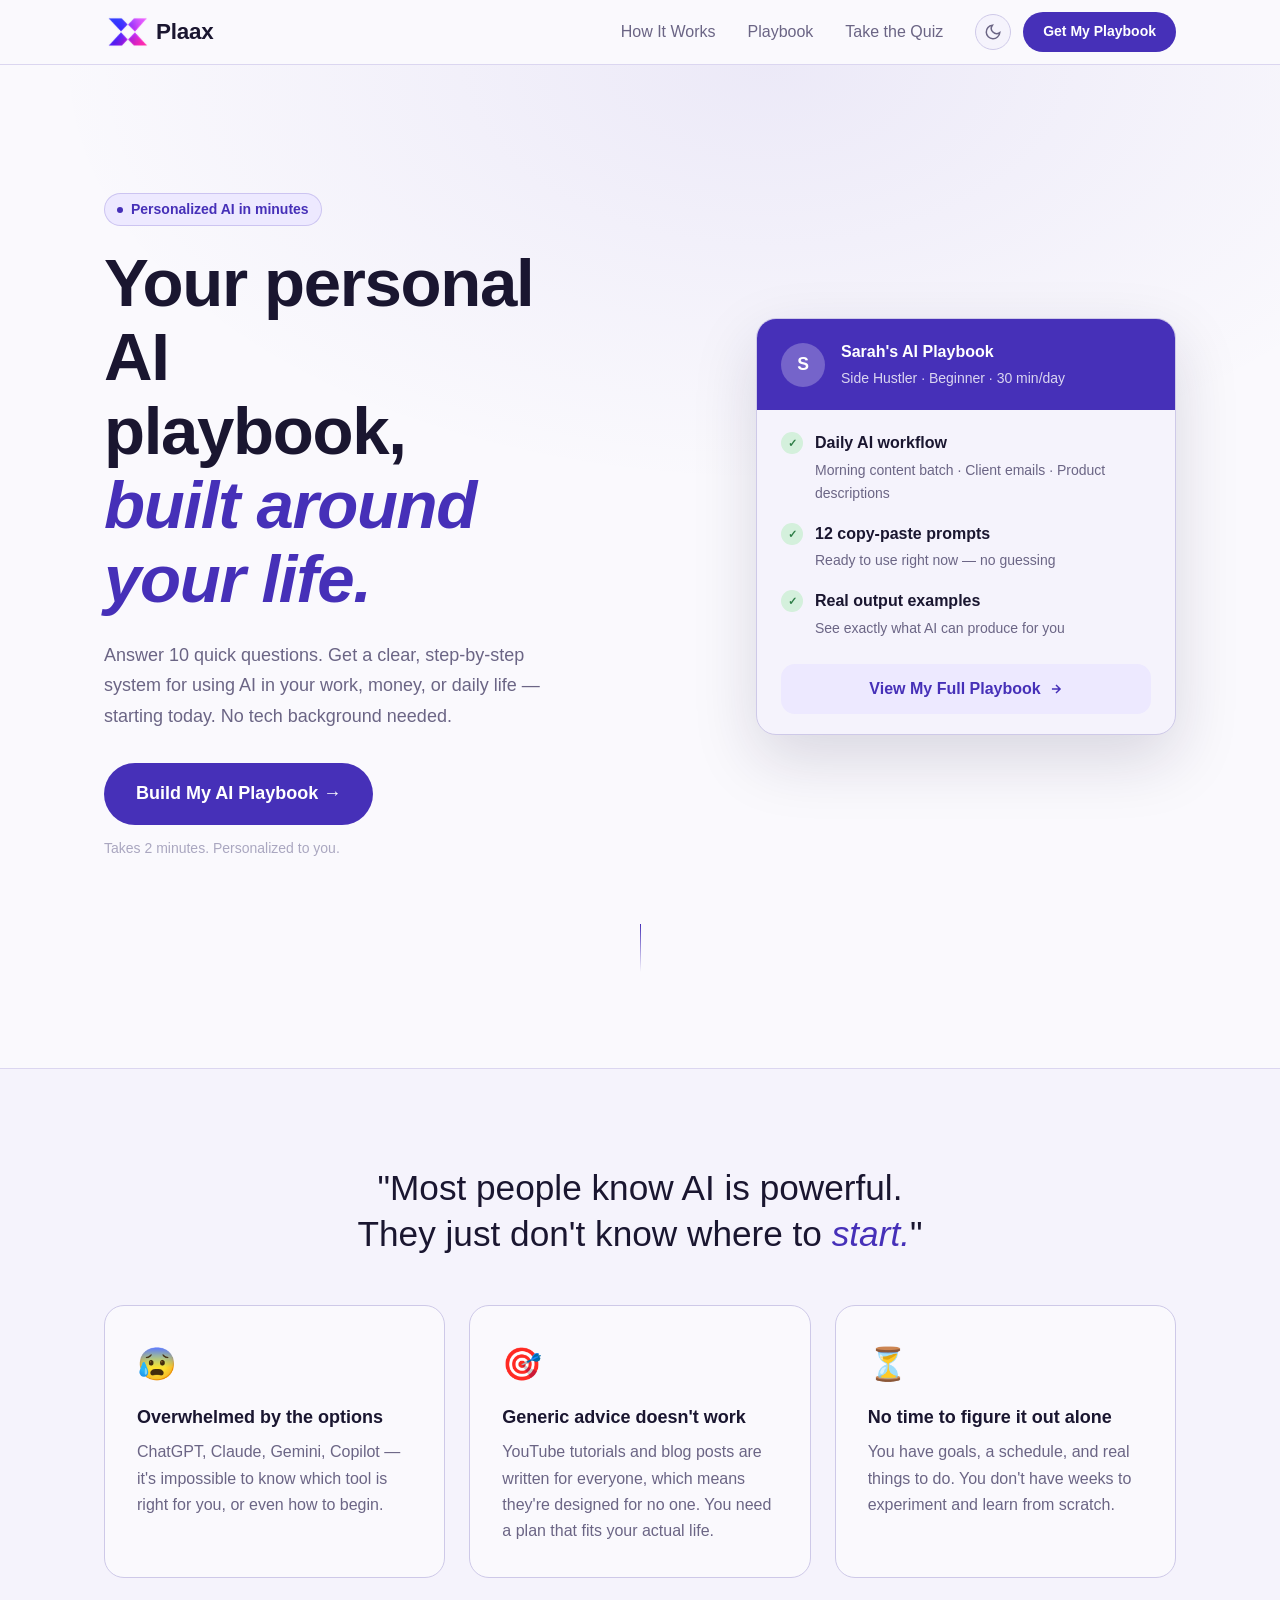
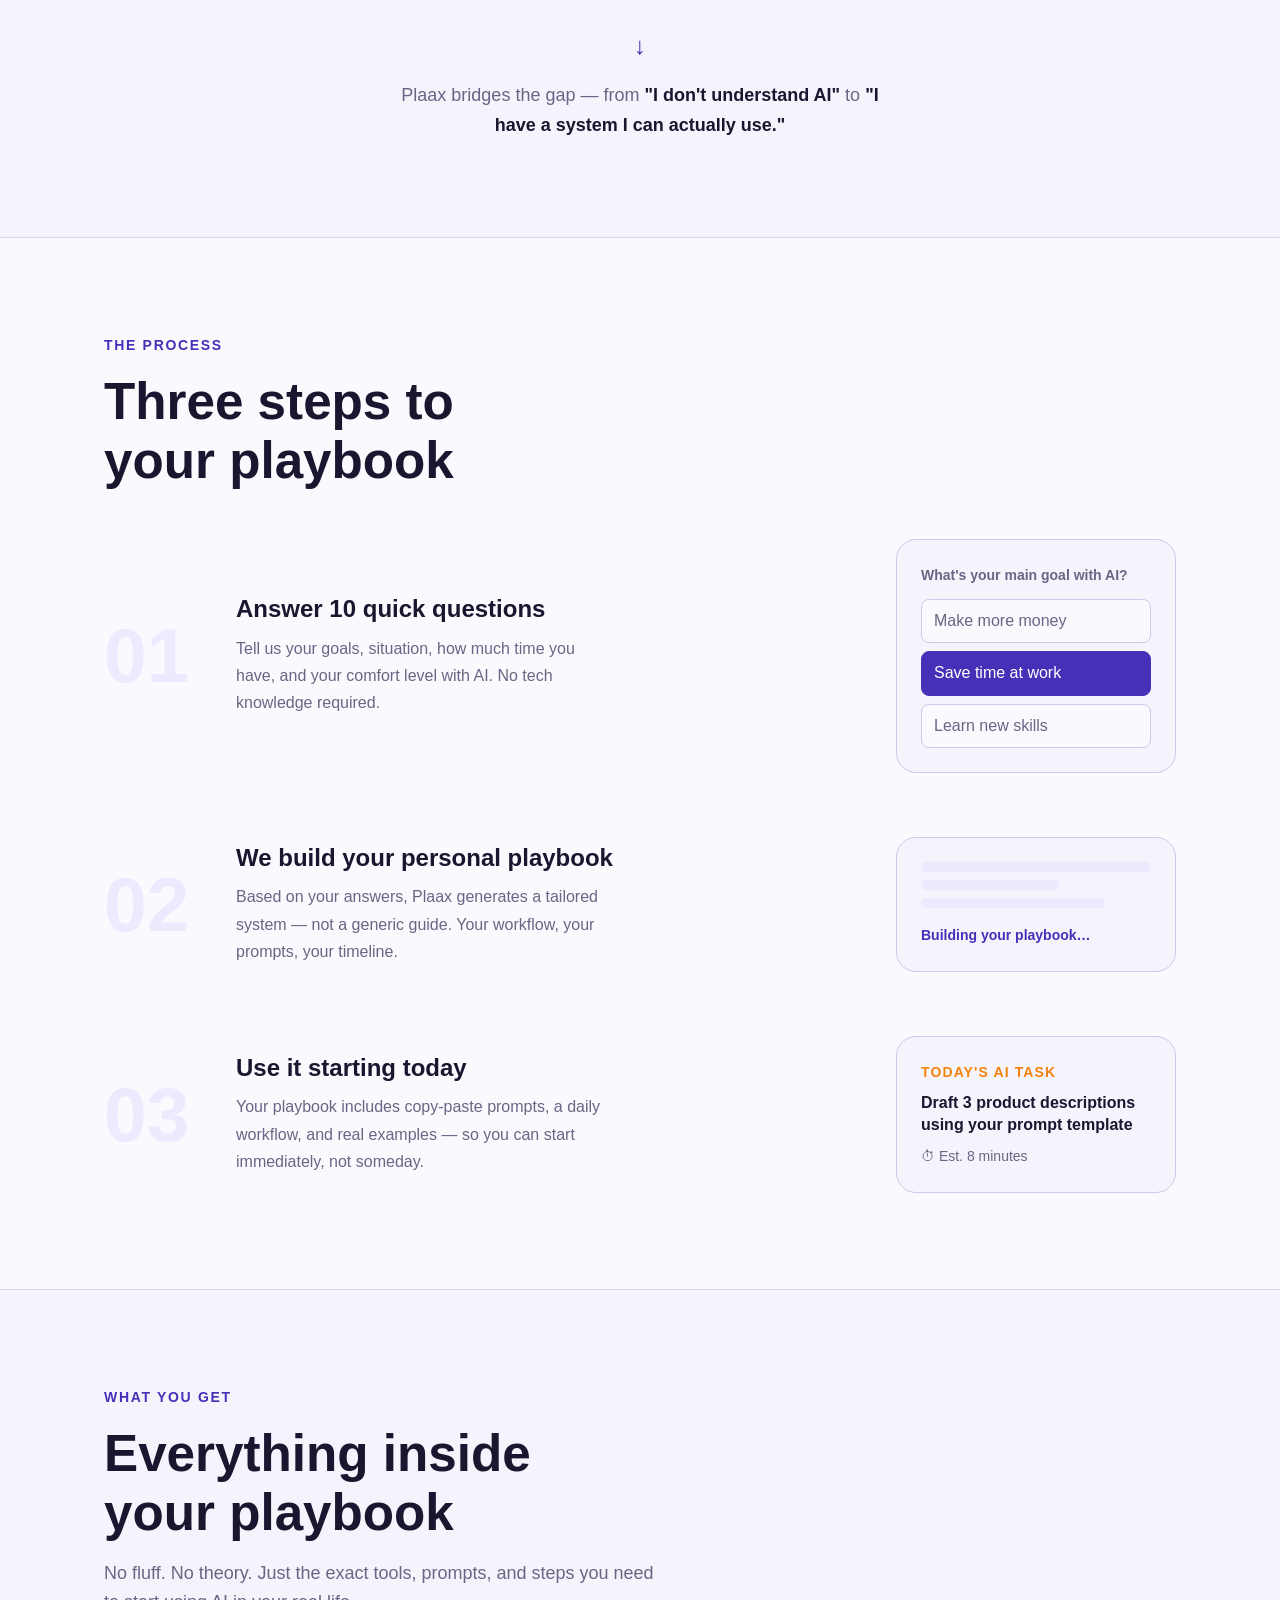
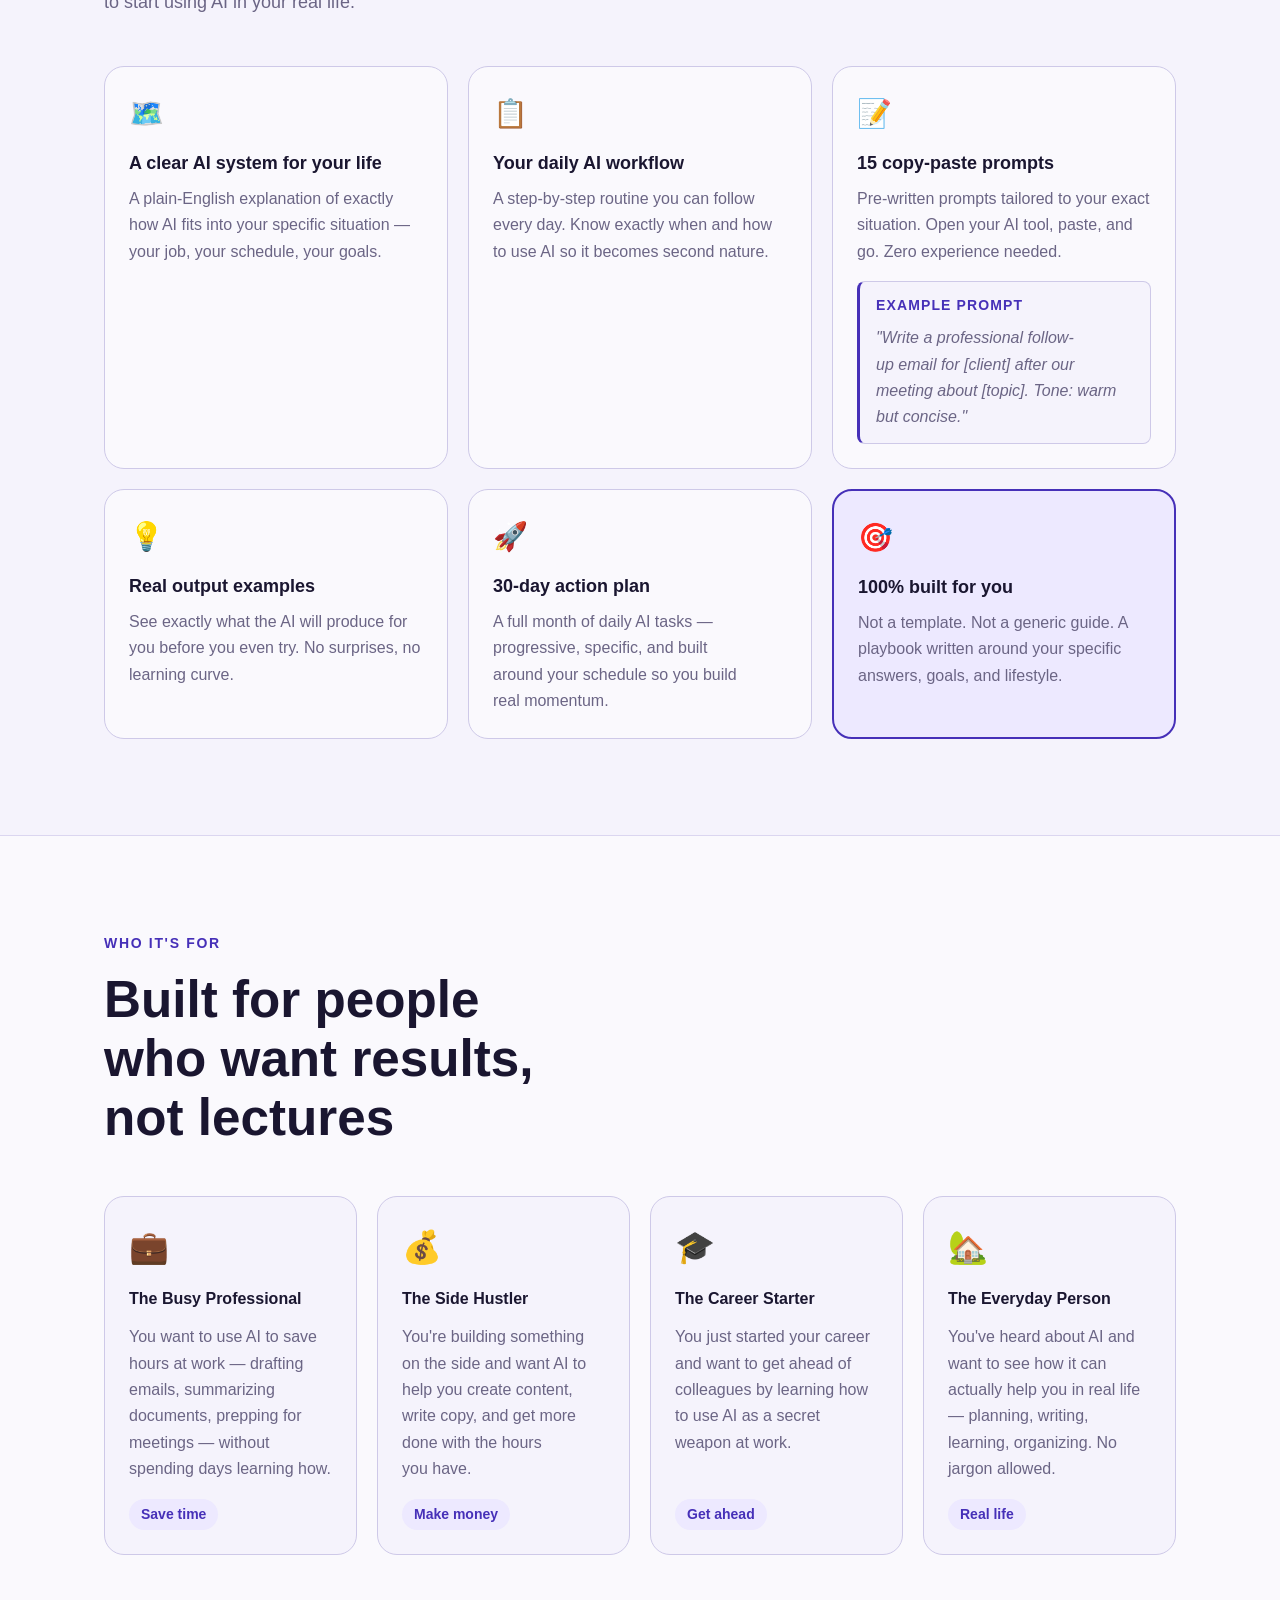
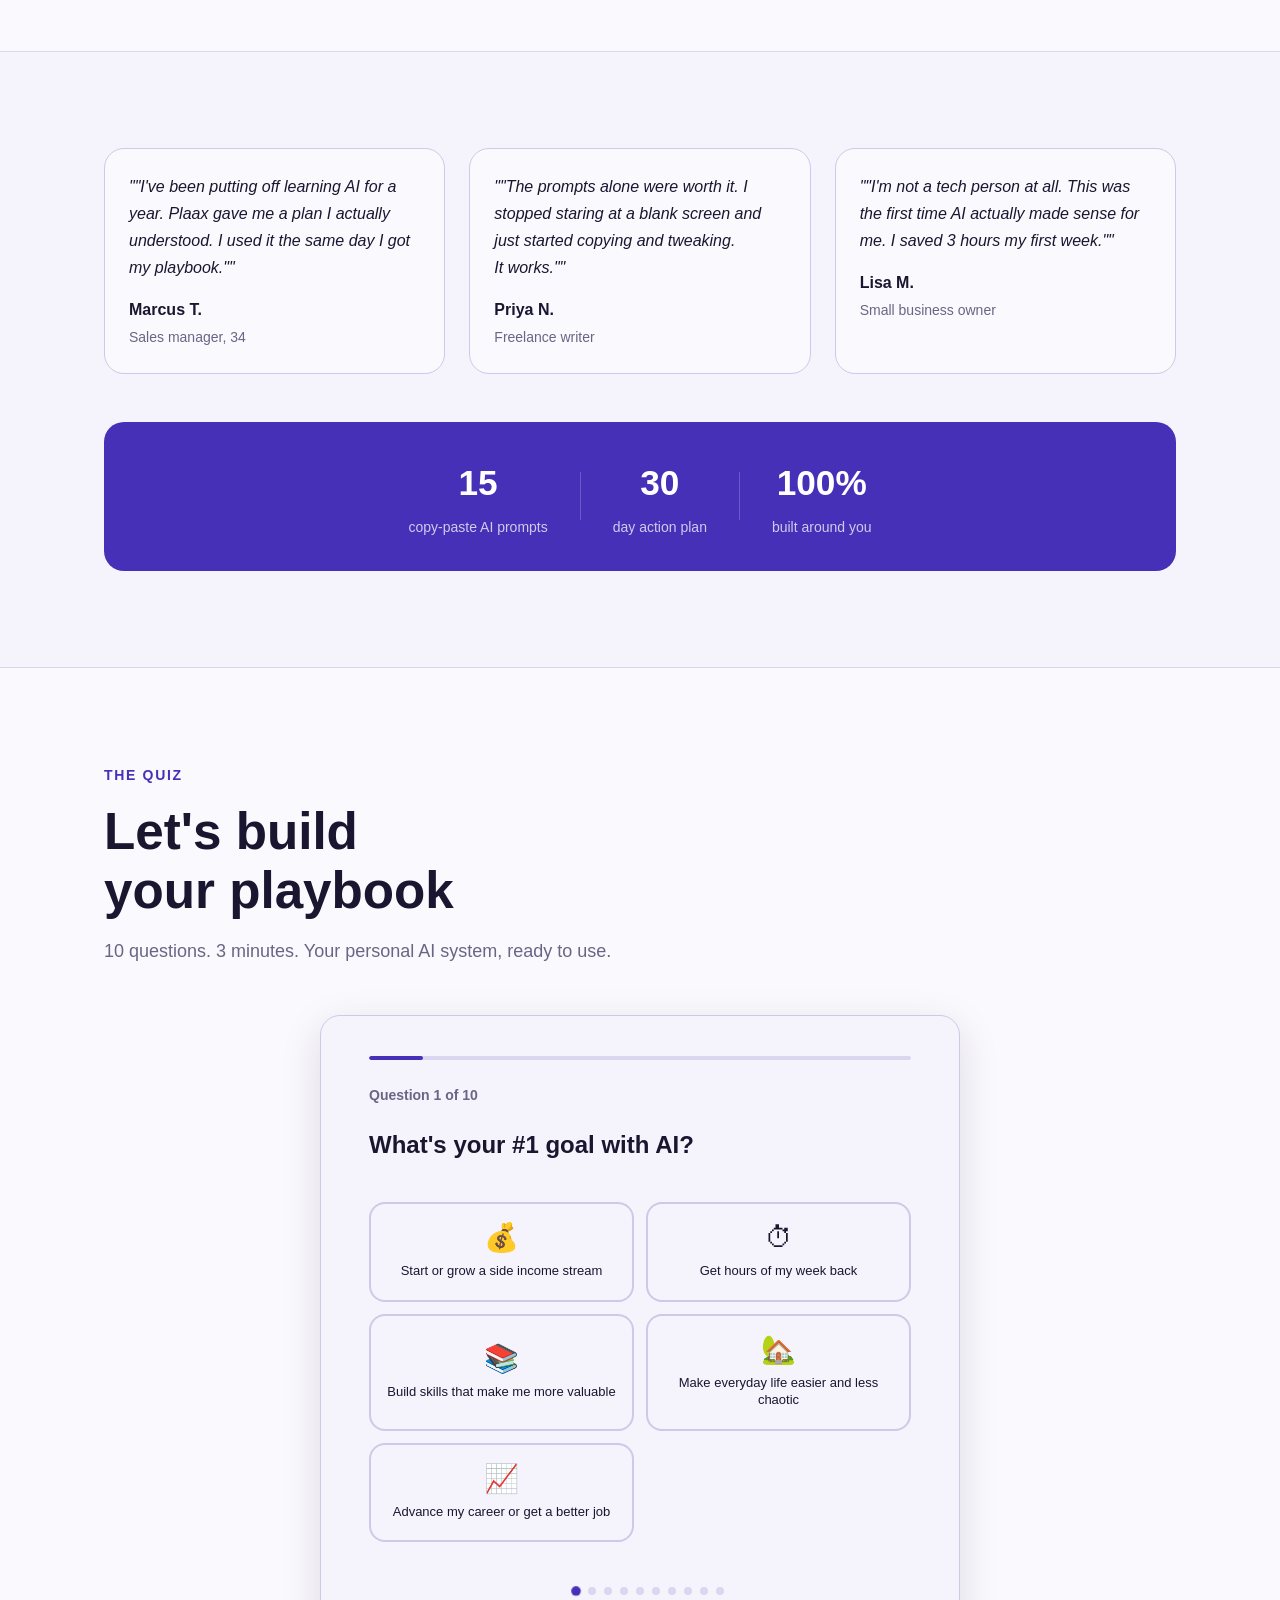
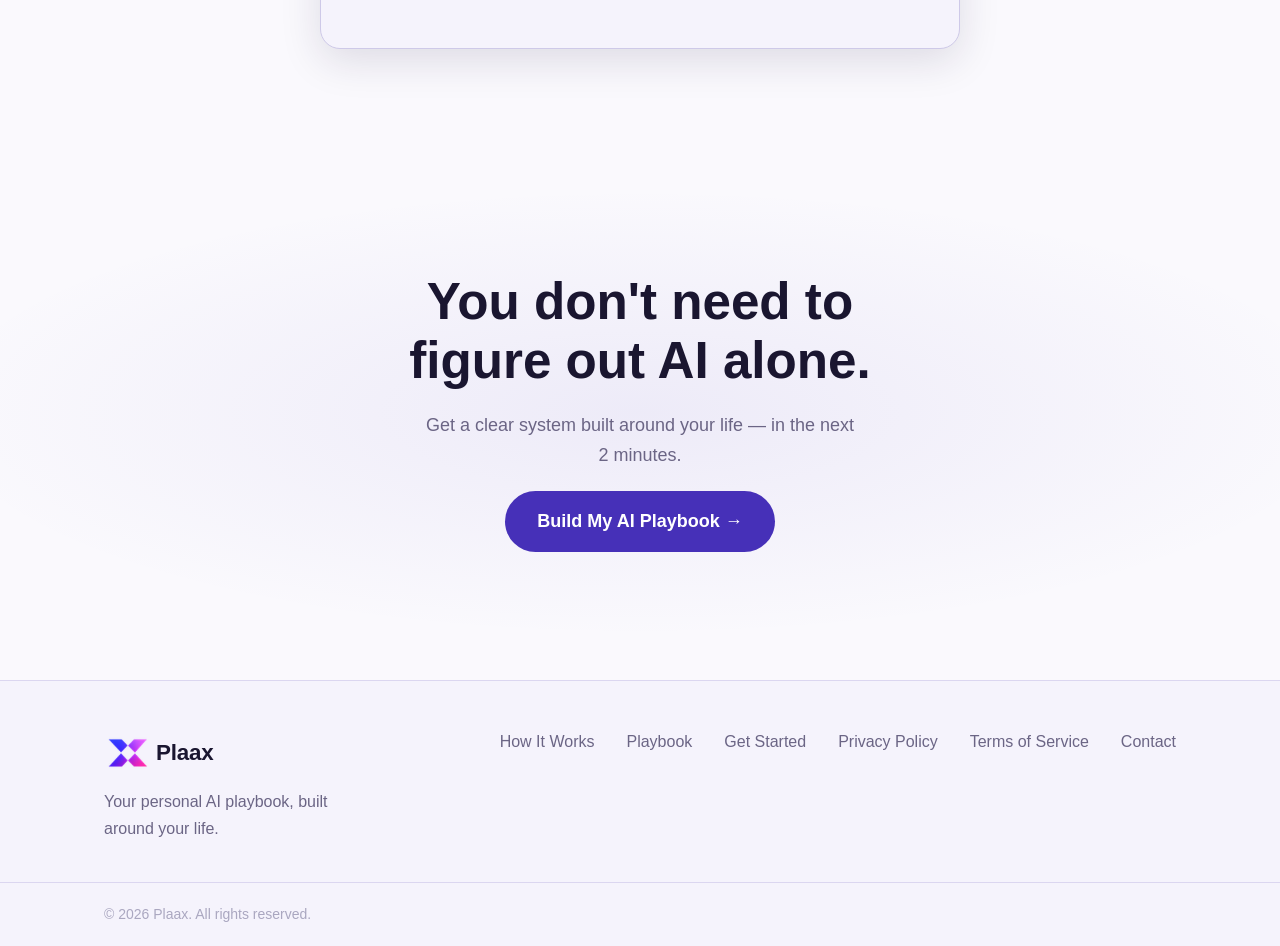
==== index.html @ d9954640 "Add privacy policy and terms of service pages" ====
<!DOCTYPE html>
<html lang="en" data-theme="light">
<head>
  <meta charset="UTF-8" />
  <meta name="viewport" content="width=device-width, initial-scale=1.0" />
  <title>Plaax — Your Personal AI Playbook</title>
  <link rel="icon" type="image/png" href="plaax_icon_40.png" />
  <meta property="og:image" content="plaax_icon.png" />
  <meta name="description" content="Plaax creates a personalized AI playbook based on your goals, lifestyle, and experience level. Stop guessing — start using AI today." />
  <meta property="og:title" content="Plaax — Your Personal AI Playbook" />
  <meta property="og:description" content="A simple, step-by-step system to use AI in your real life. Built around you." />
  <meta property="og:type" content="website" />

  <!-- Fonts: Chillax (display) + General Sans (body) from Fontshare -->
  <link href="https://api.fontshare.com/v2/css?f[]=chillax@300,400,500,600,700&f[]=general-sans@300,400,500,600,700&display=swap" rel="stylesheet" />

  <link rel="stylesheet" href="style.css" />
</head>
<body>

  <!-- ======= NAV ======= -->
  <header class="nav" id="nav">
    <div class="nav-inner container">
      <a href="#" class="logo" aria-label="Plaax home">
        <img src="plaax_icon_tight.png" class="logo-mark" style="width:40px;height:auto;object-fit:contain;" alt="Plaax icon" />
        <span class="logo-text">Plaax</span>
      </a>
      <nav class="nav-links" aria-label="Main navigation">
        <a href="#how-it-works">How It Works</a>
        <a href="#playbook">Playbook</a>
        <a href="#quiz">Take the Quiz</a>
      </nav>
      <div class="nav-actions">
        <button class="theme-toggle" data-theme-toggle aria-label="Toggle dark mode">
          <svg width="18" height="18" viewBox="0 0 24 24" fill="none" stroke="currentColor" stroke-width="2"><path d="M21 12.79A9 9 0 1 1 11.21 3 7 7 0 0 0 21 12.79z"/></svg>
        </button>
        <a href="#quiz" class="btn btn-primary btn-sm">Get My Playbook</a>
      </div>
      <button class="nav-mobile-toggle" aria-label="Open menu" id="mobile-menu-btn">
        <svg width="22" height="22" viewBox="0 0 24 24" fill="none" stroke="currentColor" stroke-width="2"><line x1="3" y1="6" x2="21" y2="6"/><line x1="3" y1="12" x2="21" y2="12"/><line x1="3" y1="18" x2="21" y2="18"/></svg>
      </button>
    </div>
    <div class="nav-mobile-drawer" id="mobile-drawer">
      <a href="#how-it-works" class="mobile-link">How It Works</a>
      <a href="#playbook" class="mobile-link">Playbook</a>
      <a href="#quiz" class="mobile-link">Take the Quiz</a>
      <a href="#quiz" class="btn btn-primary" style="margin-top: var(--space-2);">Get My Playbook</a>
    </div>
  </header>

  <!-- ======= HERO ======= -->
  <section class="hero" id="hero">
    <div class="container hero-inner">
      <div class="hero-content">
        <div class="hero-badge reveal">
          <span class="badge-dot"></span>
          Personalized AI in minutes
        </div>
        <h1 class="hero-title reveal reveal-delay-1">
          Your personal AI<br/>playbook,<br/><em>built around your life.</em>
        </h1>
        <p class="hero-sub reveal reveal-delay-2">
          Answer 10 quick questions. Get a clear, step-by-step system for using AI in your work, money, or daily life — starting today. No tech background needed.
        </p>
        <div class="hero-cta reveal reveal-delay-3">
          <a href="#quiz" class="btn btn-primary btn-lg">Build My AI Playbook →</a>
          <p class="hero-cta-note">Takes 2 minutes. Personalized to you.</p>
        </div>
      </div>
      <div class="hero-visual reveal reveal-delay-4">
        <div class="playbook-preview">
          <div class="playbook-header">
            <div class="playbook-avatar">S</div>
            <div>
              <div class="playbook-name">Sarah's AI Playbook</div>
              <div class="playbook-label">Side Hustler · Beginner · 30 min/day</div>
            </div>
          </div>
          <div class="playbook-body">
            <div class="playbook-row">
              <span class="check-icon">✓</span>
              <div>
                <div class="playbook-row-title">Daily AI workflow</div>
                <div class="playbook-row-sub">Morning content batch · Client emails · Product descriptions</div>
              </div>
            </div>
            <div class="playbook-row">
              <span class="check-icon">✓</span>
              <div>
                <div class="playbook-row-title">12 copy-paste prompts</div>
                <div class="playbook-row-sub">Ready to use right now — no guessing</div>
              </div>
            </div>
            <div class="playbook-row">
              <span class="check-icon">✓</span>
              <div>
                <div class="playbook-row-title">Real output examples</div>
                <div class="playbook-row-sub">See exactly what AI can produce for you</div>
              </div>
            </div>
            <div class="playbook-action">
              <span>View My Full Playbook</span>
              <svg width="14" height="14" viewBox="0 0 24 24" fill="none" stroke="currentColor" stroke-width="2.5"><path d="M5 12h14M12 5l7 7-7 7"/></svg>
            </div>
          </div>
        </div>
      </div>
    </div>
    <div class="hero-scroll-hint" aria-hidden="true">
      <div class="scroll-line"></div>
    </div>
  </section>

  <!-- ======= PROBLEM / BRIDGE ======= -->
  <section class="problem" id="problem">
    <div class="container">
      <div class="problem-statement reveal">
        <p class="problem-quote">
          "Most people know AI is powerful.<br/>They just don't know where to <em>start.</em>"
        </p>
      </div>
      <div class="problem-grid">
        <div class="problem-card reveal">
          <div class="problem-icon">😰</div>
          <h3>Overwhelmed by the options</h3>
          <p>ChatGPT, Claude, Gemini, Copilot — it's impossible to know which tool is right for you, or even how to begin.</p>
        </div>
        <div class="problem-card reveal reveal-delay-1">
          <div class="problem-icon">🎯</div>
          <h3>Generic advice doesn't work</h3>
          <p>YouTube tutorials and blog posts are written for everyone, which means they're designed for no one. You need a plan that fits your actual life.</p>
        </div>
        <div class="problem-card reveal reveal-delay-2">
          <div class="problem-icon">⏳</div>
          <h3>No time to figure it out alone</h3>
          <p>You have goals, a schedule, and real things to do. You don't have weeks to experiment and learn from scratch.</p>
        </div>
      </div>
      <div class="bridge reveal">
        <div class="bridge-arrow">↓</div>
        <p class="bridge-text">Plaax bridges the gap — from <strong>"I don't understand AI"</strong> to <strong>"I have a system I can actually use."</strong></p>
      </div>
    </div>
  </section>

  <!-- ======= HOW IT WORKS ======= -->
  <section class="how-it-works" id="how-it-works">
    <div class="container">
      <div class="section-label reveal">The Process</div>
      <h2 class="section-title reveal">Three steps to your playbook</h2>
      <div class="steps-grid">
        <div class="step reveal">
          <div class="step-number">01</div>
          <div class="step-content">
            <h3>Answer 10 quick questions</h3>
            <p>Tell us your goals, situation, how much time you have, and your comfort level with AI. No tech knowledge required.</p>
          </div>
          <div class="step-visual step-visual-1">
            <div class="step-pill">What's your main goal with AI?</div>
            <div class="step-options">
              <div class="step-option">Make more money</div>
              <div class="step-option selected">Save time at work</div>
              <div class="step-option">Learn new skills</div>
            </div>
          </div>
        </div>
        <div class="step step-reverse reveal">
          <div class="step-number">02</div>
          <div class="step-content">
            <h3>We build your personal playbook</h3>
            <p>Based on your answers, Plaax generates a tailored system — not a generic guide. Your workflow, your prompts, your timeline.</p>
          </div>
          <div class="step-visual step-visual-2">
            <div class="generating-bar">
              <div class="gen-line"></div>
              <div class="gen-line gen-line-short"></div>
              <div class="gen-line gen-line-mid"></div>
            </div>
            <div class="gen-label">Building your playbook…</div>
          </div>
        </div>
        <div class="step reveal">
          <div class="step-number">03</div>
          <div class="step-content">
            <h3>Use it starting today</h3>
            <p>Your playbook includes copy-paste prompts, a daily workflow, and real examples — so you can start immediately, not someday.</p>
          </div>
          <div class="step-visual step-visual-3">
            <div class="today-card">
              <div class="today-label">Today's AI task</div>
              <div class="today-task">Draft 3 product descriptions using your prompt template</div>
              <div class="today-time">⏱ Est. 8 minutes</div>
            </div>
          </div>
        </div>
      </div>
    </div>
  </section>

  <!-- ======= PLAYBOOK CONTENTS ======= -->
  <section class="playbook-section" id="playbook">
    <div class="container">
      <div class="section-label reveal">What You Get</div>
      <h2 class="section-title reveal">Everything inside your playbook</h2>
      <p class="section-sub reveal">No fluff. No theory. Just the exact tools, prompts, and steps you need to start using AI in your real life.</p>
      <div class="features-grid">
        <div class="feature-card reveal">
          <div class="feature-icon">🗺️</div>
          <h3>A clear AI system for your life</h3>
          <p>A plain-English explanation of exactly how AI fits into your specific situation — your job, your schedule, your goals.</p>
        </div>
        <div class="feature-card reveal reveal-delay-1">
          <div class="feature-icon">📋</div>
          <h3>Your daily AI workflow</h3>
          <p>A step-by-step routine you can follow every day. Know exactly when and how to use AI so it becomes second nature.</p>
        </div>
        <div class="feature-card reveal reveal-delay-2">
          <div class="feature-icon">📝</div>
          <h3>15 copy-paste prompts</h3>
          <p>Pre-written prompts tailored to your exact situation. Open your AI tool, paste, and go. Zero experience needed.</p>
          <div class="feature-prompt">
            <span class="prompt-label">Example prompt</span>
            <p class="prompt-text">"Write a professional follow-up email for [client] after our meeting about [topic]. Tone: warm but concise."</p>
          </div>
        </div>
        <div class="feature-card reveal reveal-delay-1">
          <div class="feature-icon">💡</div>
          <h3>Real output examples</h3>
          <p>See exactly what the AI will produce for you before you even try. No surprises, no learning curve.</p>
        </div>
        <div class="feature-card reveal reveal-delay-2">
          <div class="feature-icon">🚀</div>
          <h3>30-day action plan</h3>
          <p>A full month of daily AI tasks — progressive, specific, and built around your schedule so you build real momentum.</p>
        </div>
        <div class="feature-card feature-card-highlight reveal reveal-delay-3">
          <div class="feature-icon">🎯</div>
          <h3>100% built for you</h3>
          <p>Not a template. Not a generic guide. A playbook written around your specific answers, goals, and lifestyle.</p>
        </div>
      </div>
    </div>
  </section>

  <!-- ======= WHO IT'S FOR ======= -->
  <section class="who" id="who">
    <div class="container">
      <div class="section-label reveal">Who It's For</div>
      <h2 class="section-title reveal">Built for people who want results, not lectures</h2>
      <div class="personas-grid">
        <div class="persona reveal">
          <div class="persona-emoji">💼</div>
          <h3>The Busy Professional</h3>
          <p>You want to use AI to save hours at work — drafting emails, summarizing documents, prepping for meetings — without spending days learning how.</p>
          <div class="persona-tag">Save time</div>
        </div>
        <div class="persona reveal reveal-delay-1">
          <div class="persona-emoji">💰</div>
          <h3>The Side Hustler</h3>
          <p>You're building something on the side and want AI to help you create content, write copy, and get more done with the hours you have.</p>
          <div class="persona-tag">Make money</div>
        </div>
        <div class="persona reveal reveal-delay-2">
          <div class="persona-emoji">🎓</div>
          <h3>The Career Starter</h3>
          <p>You just started your career and want to get ahead of colleagues by learning how to use AI as a secret weapon at work.</p>
          <div class="persona-tag">Get ahead</div>
        </div>
        <div class="persona reveal reveal-delay-3">
          <div class="persona-emoji">🏡</div>
          <h3>The Everyday Person</h3>
          <p>You've heard about AI and want to see how it can actually help you in real life — planning, writing, learning, organizing. No jargon allowed.</p>
          <div class="persona-tag">Real life</div>
        </div>
      </div>
    </div>
  </section>

  <!-- ======= TESTIMONIALS ======= -->
  <section class="testimonials" id="testimonials">
    <div class="container">
      <div class="testimonials-inner">
        <blockquote class="testimonial reveal">
          <p>"I've been putting off learning AI for a year. Plaax gave me a plan I actually understood. I used it the same day I got my playbook."</p>
          <footer>
            <strong>Marcus T.</strong>
            <span>Sales manager, 34</span>
          </footer>
        </blockquote>
        <blockquote class="testimonial reveal reveal-delay-1">
          <p>"The prompts alone were worth it. I stopped staring at a blank screen and just started copying and tweaking. It works."</p>
          <footer>
            <strong>Priya N.</strong>
            <span>Freelance writer</span>
          </footer>
        </blockquote>
        <blockquote class="testimonial reveal reveal-delay-2">
          <p>"I'm not a tech person at all. This was the first time AI actually made sense for me. I saved 3 hours my first week."</p>
          <footer>
            <strong>Lisa M.</strong>
            <span>Small business owner</span>
          </footer>
        </blockquote>
      </div>
      <div class="trust-bar reveal">
        <div class="trust-stat">
          <span class="trust-number">15</span>
          <span class="trust-label">copy-paste AI prompts</span>
        </div>
        <div class="trust-divider"></div>
        <div class="trust-stat">
          <span class="trust-number">30</span>
          <span class="trust-label">day action plan</span>
        </div>
        <div class="trust-divider"></div>
        <div class="trust-stat">
          <span class="trust-number">100%</span>
          <span class="trust-label">built around you</span>
        </div>
      </div>
    </div>
  </section>

  <!-- ======= QUIZ ======= -->
  <section class="quiz-section" id="quiz">
    <div class="container">
      <div class="section-label reveal">The Quiz</div>
      <h2 class="section-title reveal">Let's build your playbook</h2>
      <p class="section-sub reveal">10 questions. 3 minutes. Your personal AI system, ready to use.</p>

      <div class="quiz-card reveal">
        <!-- Progress bar -->
        <div class="quiz-progress">
          <div class="quiz-progress-bar" id="quiz-progress-bar"></div>
        </div>
        <div class="quiz-step-label" id="quiz-step-label">Question 1 of 10</div>

        <!-- Quiz steps -->
        <div class="quiz-steps" id="quiz-steps">

          <!-- Step 1 -->
          <div class="quiz-step active" data-step="1">
            <h3 class="quiz-q">What's your #1 goal with AI?</h3>
            <div class="quiz-options card-grid" data-name="goal">
              <button class="quiz-option-card" data-value="make-money">
                <span class="card-icon">💰</span>
                <span class="card-label">Start or grow a side income stream</span>
              </button>
              <button class="quiz-option-card" data-value="save-time">
                <span class="card-icon">⏱</span>
                <span class="card-label">Get hours of my week back</span>
              </button>
              <button class="quiz-option-card" data-value="learn-skills">
                <span class="card-icon">📚</span>
                <span class="card-label">Build skills that make me more valuable</span>
              </button>
              <button class="quiz-option-card" data-value="daily-life">
                <span class="card-icon">🏡</span>
                <span class="card-label">Make everyday life easier and less chaotic</span>
              </button>
              <button class="quiz-option-card" data-value="career-growth">
                <span class="card-icon">📈</span>
                <span class="card-label">Advance my career or get a better job</span>
              </button>
            </div>
          </div>

          <!-- Step 2 -->
          <div class="quiz-step" data-step="2">
            <h3 class="quiz-q">What best describes your current situation?</h3>
            <div class="quiz-options card-grid" data-name="role">
              <button class="quiz-option-card" data-value="employee">
                <span class="card-icon">💼</span>
                <span class="card-label">Full-time employee at a company</span>
              </button>
              <button class="quiz-option-card" data-value="freelancer">
                <span class="card-icon">🧑‍💻</span>
                <span class="card-label">Freelancer, consultant, or contractor</span>
              </button>
              <button class="quiz-option-card" data-value="business-owner">
                <span class="card-icon">🏢</span>
                <span class="card-label">Business owner or entrepreneur</span>
              </button>
              <button class="quiz-option-card" data-value="student">
                <span class="card-icon">🎓</span>
                <span class="card-label">Student or recent graduate</span>
              </button>
              <button class="quiz-option-card" data-value="parent-homemaker">
                <span class="card-icon">🏡</span>
                <span class="card-label">Stay-at-home parent or caregiver</span>
              </button>
              <button class="quiz-option-card" data-value="job-seeker">
                <span class="card-icon">🔎</span>
                <span class="card-label">Job seeker or career changer</span>
              </button>
            </div>
          </div>

          <!-- Step 3 -->
          <div class="quiz-step" data-step="3">
            <h3 class="quiz-q">What's your biggest struggle right now?</h3>
            <div class="quiz-options card-grid" data-name="pain">
              <button class="quiz-option-card" data-value="overwhelmed">
                <span class="card-icon">😰</span>
                <span class="card-label">Too many options — I don't know where to start</span>
              </button>
              <button class="quiz-option-card" data-value="no-time">
                <span class="card-icon">⏳</span>
                <span class="card-label">I'm always busy but never feel productive</span>
              </button>
              <button class="quiz-option-card" data-value="stuck">
                <span class="card-icon">🧱</span>
                <span class="card-label">I know what I want but can't seem to move forward</span>
              </button>
              <button class="quiz-option-card" data-value="results">
                <span class="card-icon">📊</span>
                <span class="card-label">I try things but nothing seems to actually work</span>
              </button>
              <button class="quiz-option-card" data-value="consistency">
                <span class="card-icon">🔄</span>
                <span class="card-label">I start strong but struggle to stay consistent</span>
              </button>
            </div>
          </div>

          <!-- Step 4 -->
          <div class="quiz-step" data-step="4">
            <h3 class="quiz-q">Where does most of your time go that you wish it didn't?</h3>
            <div class="quiz-options card-grid" data-name="time-drain">
              <button class="quiz-option-card" data-value="emails-messages">
                <span class="card-icon">📧</span>
                <span class="card-label">Emails, messages, and back-and-forth communication</span>
              </button>
              <button class="quiz-option-card" data-value="research-planning">
                <span class="card-icon">🔍</span>
                <span class="card-label">Looking things up, researching, and making decisions</span>
              </button>
              <button class="quiz-option-card" data-value="content-writing">
                <span class="card-icon">✍️</span>
                <span class="card-label">Writing — posts, reports, scripts, or documents</span>
              </button>
              <button class="quiz-option-card" data-value="admin-tasks">
                <span class="card-icon">📋</span>
                <span class="card-label">Scheduling, organizing, and repetitive busywork</span>
              </button>
              <button class="quiz-option-card" data-value="client-work">
                <span class="card-icon">👥</span>
                <span class="card-label">Client or customer requests and follow-ups</span>
              </button>
            </div>
          </div>

          <!-- Step 5 -->
          <div class="quiz-step" data-step="5">
            <h3 class="quiz-q">How would you describe your AI experience?</h3>
            <div class="quiz-options card-grid" data-name="experience">
              <button class="quiz-option-card" data-value="none">
                <span class="card-icon">🌱</span>
                <span class="card-label">Zero — I've never really used it</span>
              </button>
              <button class="quiz-option-card" data-value="little">
                <span class="card-icon">🔰</span>
                <span class="card-label">Minimal — I've played around with ChatGPT once or twice</span>
              </button>
              <button class="quiz-option-card" data-value="some">
                <span class="card-icon">🔁</span>
                <span class="card-label">Casual — I use it here and there but not consistently</span>
              </button>
              <button class="quiz-option-card" data-value="regular">
                <span class="card-icon">⚡</span>
                <span class="card-label">Regular — it's already part of my routine</span>
              </button>
              <button class="quiz-option-card" data-value="advanced">
                <span class="card-icon">🧠</span>
                <span class="card-label">Advanced — I use multiple tools and write my own prompts</span>
              </button>
            </div>
          </div>

          <!-- Step 6 -->
          <div class="quiz-step" data-step="6">
            <h3 class="quiz-q">What have you actually tried with AI so far?</h3>
            <div class="quiz-options card-grid" data-name="tried">
              <button class="quiz-option-card" data-value="nothing">
                <span class="card-icon">🚫</span>
                <span class="card-label">Absolutely nothing — starting from zero</span>
              </button>
              <button class="quiz-option-card" data-value="basic-questions">
                <span class="card-icon">💬</span>
                <span class="card-label">Chatted with it or asked simple questions</span>
              </button>
              <button class="quiz-option-card" data-value="work-tasks">
                <span class="card-icon">🛠</span>
                <span class="card-label">Used it to help with a real work task</span>
              </button>
              <button class="quiz-option-card" data-value="multiple-tools">
                <span class="card-icon">🔧</span>
                <span class="card-label">Explored several tools like ChatGPT, Midjourney, etc.</span>
              </button>
              <button class="quiz-option-card" data-value="built-workflow">
                <span class="card-icon">⚙️</span>
                <span class="card-label">Built part of my workflow around AI already</span>
              </button>
            </div>
          </div>

          <!-- Step 7 -->
          <div class="quiz-step" data-step="7">
            <h3 class="quiz-q">Which area do you most want AI to transform?</h3>
            <div class="quiz-options card-grid" data-name="usecase">
              <button class="quiz-option-card" data-value="writing">
                <span class="card-icon">✍️</span>
                <span class="card-label">Writing — emails, content, copy, captions, scripts</span>
              </button>
              <button class="quiz-option-card" data-value="business">
                <span class="card-icon">🏢</span>
                <span class="card-label">Business — strategy, planning, research, analysis</span>
              </button>
              <button class="quiz-option-card" data-value="creative">
                <span class="card-icon">🎨</span>
                <span class="card-label">Creative — design, music, video, ideas, storytelling</span>
              </button>
              <button class="quiz-option-card" data-value="personal">
                <span class="card-icon">🌿</span>
                <span class="card-label">Personal growth — habits, learning, health, finance</span>
              </button>
              <button class="quiz-option-card" data-value="income">
                <span class="card-icon">💸</span>
                <span class="card-label">Making money — freelancing, selling, or side hustles</span>
              </button>
            </div>
          </div>

          <!-- Step 8 -->
          <div class="quiz-step" data-step="8">
            <h3 class="quiz-q">How much time can you realistically give AI each day?</h3>
            <div class="quiz-options card-grid" data-name="time">
              <button class="quiz-option-card" data-value="5-10">
                <span class="card-icon">⚡</span>
                <span class="card-label">Under 10 minutes — I need fast wins only</span>
              </button>
              <button class="quiz-option-card" data-value="15-30">
                <span class="card-icon">🕐</span>
                <span class="card-label">15–30 minutes — I can build a real habit</span>
              </button>
              <button class="quiz-option-card" data-value="30-60">
                <span class="card-icon">🕑</span>
                <span class="card-label">30–60 minutes — I want meaningful progress</span>
              </button>
              <button class="quiz-option-card" data-value="60+">
                <span class="card-icon">🔥</span>
                <span class="card-label">An hour or more — I'm going all in</span>
              </button>
              <button class="quiz-option-card" data-value="varies">
                <span class="card-icon">🎲</span>
                <span class="card-label">It varies — some days a lot, some days nothing</span>
              </button>
            </div>
          </div>

          <!-- Step 9 -->
          <div class="quiz-step" data-step="9">
            <h3 class="quiz-q">In 90 days, what would make you say "AI changed my life"?</h3>
            <div class="quiz-options card-grid" data-name="success">
              <button class="quiz-option-card" data-value="save-10hrs">
                <span class="card-icon">⏱</span>
                <span class="card-label">Getting back 10+ hours a month I was wasting</span>
              </button>
              <button class="quiz-option-card" data-value="earn-more">
                <span class="card-icon">💵</span>
                <span class="card-label">Making real extra money I wasn't making before</span>
              </button>
              <button class="quiz-option-card" data-value="feel-confident">
                <span class="card-icon">💪</span>
                <span class="card-label">Feeling smarter and more capable than my peers</span>
              </button>
              <button class="quiz-option-card" data-value="less-stress">
                <span class="card-icon">😌</span>
                <span class="card-label">Actually feeling calm, focused, and in control</span>
              </button>
              <button class="quiz-option-card" data-value="career-win">
                <span class="card-icon">🚀</span>
                <span class="card-label">Landing a promotion, client, or opportunity I couldn't before</span>
              </button>
            </div>
          </div>

          <!-- Step 10 -->
          <div class="quiz-step" data-step="10">
            <h3 class="quiz-q">How do you learn best?</h3>
            <div class="quiz-options card-grid" data-name="learning-style">
              <button class="quiz-option-card" data-value="step-by-step">
                <span class="card-icon">📝</span>
                <span class="card-label">Give me exact steps I can follow without thinking</span>
              </button>
              <button class="quiz-option-card" data-value="examples">
                <span class="card-icon">💡</span>
                <span class="card-label">Show me real examples I can copy and tweak</span>
              </button>
              <button class="quiz-option-card" data-value="just-start">
                <span class="card-icon">🚀</span>
                <span class="card-label">Point me at the tool and let me experiment</span>
              </button>
              <button class="quiz-option-card" data-value="big-picture">
                <span class="card-icon">🗺️</span>
                <span class="card-label">Help me understand the big picture before the details</span>
              </button>
              <button class="quiz-option-card" data-value="accountability">
                <span class="card-icon">✅</span>
                <span class="card-label">Give me a checklist or plan I can hold myself to</span>
              </button>
            </div>
          </div>

          <!-- Step: Email Capture -->
          <div class="quiz-step" data-step="email">
            <div class="email-step-icon">📬</div>
            <h3 class="quiz-q">Where should we send your playbook?</h3>
            <p class="email-step-sub">Enter your email and we'll build your personalized AI playbook based on your answers — then unlock it for a one-time payment of $37.</p>
            <form id="quiz-email-form" class="email-form" novalidate>
              <div class="email-input-wrap" style="margin-bottom:12px;">
                <input type="text" id="quiz-name" name="name" placeholder="Your first name" autocomplete="given-name" class="email-input" />
              </div>
              <div class="email-input-wrap">
                <input
                  type="email"
                  id="quiz-email-input"
                  class="email-input"
                  placeholder="your@email.com"
                  required
                  autocomplete="email"
                  data-testid="input-email"
                />
              </div>
              <button type="submit" class="btn btn-primary btn-lg email-submit-btn" data-testid="button-submit-email">
                Build My Playbook →
              </button>
            </form>
            <p class="email-step-note">🔒 No spam. Unsubscribe anytime. One-time $37 payment after your playbook is generated.</p>
          </div>

          <!-- Step: Generating -->
          <div class="quiz-step" data-step="generating">
            <div class="generating-state">
              <div class="gen-orb">
                <div class="gen-orb-inner"></div>
                <div class="gen-orb-ring"></div>
                <div class="gen-orb-ring gen-orb-ring-2"></div>
              </div>
              <h3 class="gen-title" id="gen-cycling-title">Analyzing your answers…</h3>
              <p class="gen-sub">Your personalized AI playbook is being crafted. This usually takes about 60–90 seconds.</p>
              <div class="gen-progress-track">
                <div class="gen-progress-fill" id="gen-progress-fill"></div>
              </div>
              <div class="gen-steps-list" id="gen-steps-list">
                <div class="gen-step-row pending" id="gsr-1"><span class="gsr-dot"></span> Analyzing your goals and situation</div>
                <div class="gen-step-row pending" id="gsr-2"><span class="gsr-dot"></span> Building your daily AI workflow</div>
                <div class="gen-step-row pending" id="gsr-3"><span class="gsr-dot"></span> Writing your 15 copy-paste prompts</div>
                <div class="gen-step-row pending" id="gsr-4"><span class="gsr-dot"></span> Crafting your 30-day action plan</div>
                <div class="gen-step-row pending" id="gsr-5"><span class="gsr-dot"></span> Finalizing your playbook</div>
              </div>
            </div>
          </div>

          <!-- Step: Checkout -->
          <div class="quiz-step" data-step="checkout">
            <div class="checkout-state">
              <div class="checkout-ready-badge">✦ Your playbook is ready</div>
              <h3 class="checkout-title">Here's a preview of what's inside</h3>
              <div class="checkout-preview-blur">
                <div class="cpb-section">
                  <div class="cpb-section-title">📋 Your Daily AI Workflow</div>
                  <div class="cpb-line long"></div>
                  <div class="cpb-line medium"></div>
                  <div class="cpb-line short"></div>
                </div>
                <div class="cpb-section">
                  <div class="cpb-section-title">⚡ Prompt #1: [Your situation]</div>
                  <div class="cpb-line long"></div>
                  <div class="cpb-line medium"></div>
                </div>
                <div class="cpb-section">
                  <div class="cpb-section-title">📅 Week 1 Action Plan</div>
                  <div class="cpb-line medium"></div>
                  <div class="cpb-line long"></div>
                  <div class="cpb-line short"></div>
                </div>
                <div class="cpb-lock-overlay">
                  <div class="cpb-lock-icon">🔒</div>
                  <div class="cpb-lock-text">Unlock your full playbook below</div>
                </div>
              </div>
              <div class="checkout-what-mini">
                <span>✓ 15 prompts</span>
                <span>✓ 30-day plan</span>
                <span>✓ Daily workflow</span>
                <span>✓ Tools guide</span>
              </div>
              <a href="#" id="checkout-btn" class="btn btn-primary btn-lg checkout-cta" data-testid="button-checkout">
                Unlock My Playbook — $37 →
              </a>
              <p class="checkout-note">One-time payment · Instant access · No subscription</p>
            </div>
          </div>

          <!-- Step: Error -->
          <div class="quiz-step" data-step="error">
            <div class="error-state">
              <div class="error-icon">⚠️</div>
              <h3 class="error-title">Something went wrong</h3>
              <p class="error-msg" id="quiz-error-msg">We couldn't generate your playbook. Please try again.</p>
              <button class="btn btn-primary" onclick="location.reload()">Try Again</button>
            </div>
          </div>
        </div>

        <!-- Navigation -->
        <div class="quiz-nav" id="quiz-nav">
          <button class="quiz-btn-back" id="quiz-back" style="visibility:hidden">← Back</button>
          <div class="quiz-dots" id="quiz-dots">
            <span class="quiz-dot active"></span>
            <span class="quiz-dot"></span>
            <span class="quiz-dot"></span>
            <span class="quiz-dot"></span>
            <span class="quiz-dot"></span>
            <span class="quiz-dot"></span>
            <span class="quiz-dot"></span>
            <span class="quiz-dot"></span>
            <span class="quiz-dot"></span>
            <span class="quiz-dot"></span>
          </div>
          <div style="width:64px"></div>
        </div>
      </div>
    </div>
  </section>

  <!-- ======= FINAL CTA ======= -->
  <section class="final-cta">
    <div class="container">
      <div class="final-cta-inner reveal">
        <h2>You don't need to figure out AI alone.</h2>
        <p>Get a clear system built around your life — in the next 2 minutes.</p>
        <a href="#quiz" class="btn btn-primary btn-lg">Build My AI Playbook →</a>
      </div>
    </div>
  </section>

  <!-- ======= FOOTER ======= -->
  <footer class="footer">
    <div class="container footer-inner">
      <div class="footer-brand">
        <a href="#" class="logo" aria-label="Plaax home">
          <img src="plaax_icon_tight.png" class="logo-mark" style="width:28px;height:auto;object-fit:contain;" alt="Plaax icon" />
          <span class="logo-text">Plaax</span>
        </a>
        <p class="footer-tagline">Your personal AI playbook, built around your life.</p>
      </div>
      <nav class="footer-links" aria-label="Footer navigation">
        <a href="#how-it-works">How It Works</a>
        <a href="#playbook">Playbook</a>
        <a href="#quiz">Get Started</a>
        <a href="/privacy.html">Privacy Policy</a>
        <a href="/terms.html">Terms of Service</a>
        <a href="mailto:tdpedroche@gmail.com">Contact</a>
      </nav>
    </div>
    <div class="footer-bottom">
      <div class="container">
        <p>© 2026 Plaax. All rights reserved.</p>
      </div>
    </div>
  </footer>

  <script src="script.js?v=14"></script>
  <script>
    // Show "Return to my playbook" banner if they've already paid
    // Validates the session is still alive before showing
    (function() {
      const sid = localStorage.getItem('plaax_session_id');
      if (!sid) return;
      // Silently verify the session still exists in the DB
      fetch('/api/playbook?session_id=' + encodeURIComponent(sid), { method: 'GET' })
        .then(res => {
          if (res.status === 404) {
            // Session is gone (DB reset) — clear stale localStorage
            localStorage.removeItem('plaax_session_id');
            localStorage.removeItem('plaax_days');
            return;
          }
          // Session exists (paid or 402) — show the banner
          const banner = document.createElement('div');
          banner.style.cssText = 'position:fixed;bottom:24px;left:50%;transform:translateX(-50%);z-index:9999;background:var(--color-primary);color:white;padding:12px 24px;border-radius:100px;font-size:14px;font-weight:600;box-shadow:0 4px 20px rgba(0,0,0,0.2);display:flex;align-items:center;gap:12px;white-space:nowrap;';
          banner.innerHTML = '📖 You have a playbook — <a href="/playbook.html?session_id=' + sid + '" style="color:white;text-decoration:underline;margin-left:4px;">View it here</a>';
          document.body.appendChild(banner);
        })
        .catch(() => { /* network error — show banner anyway, let playbook page handle it */ 
          const banner = document.createElement('div');
          banner.style.cssText = 'position:fixed;bottom:24px;left:50%;transform:translateX(-50%);z-index:9999;background:var(--color-primary);color:white;padding:12px 24px;border-radius:100px;font-size:14px;font-weight:600;box-shadow:0 4px 20px rgba(0,0,0,0.2);display:flex;align-items:center;gap:12px;white-space:nowrap;';
          banner.innerHTML = '📖 You have a playbook — <a href="/playbook.html?session_id=' + sid + '" style="color:white;text-decoration:underline;margin-left:4px;">View it here</a>';
          document.body.appendChild(banner);
        });
    })();
  </script>
</body>
</html>
---- style.css ----
/* =========================================
   PLAAX — DESIGN TOKENS & BASE STYLES
   Palette: Deep indigo primary + warm amber accent
   Fonts: Chillax (display) + General Sans (body)
   ========================================= */

:root,
[data-theme='light'] {
  /* Type scale */
  --text-xs: clamp(0.75rem, 0.7rem + 0.25vw, 0.875rem);
  --text-sm: clamp(0.875rem, 0.8rem + 0.35vw, 1rem);
  --text-base: clamp(1rem, 0.95rem + 0.25vw, 1.125rem);
  --text-lg: clamp(1.125rem, 1rem + 0.75vw, 1.5rem);
  --text-xl: clamp(1.5rem, 1.2rem + 1.25vw, 2.25rem);
  --text-2xl: clamp(2rem, 1.2rem + 2.5vw, 3.5rem);
  --text-3xl: clamp(2.5rem, 1rem + 4vw, 5rem);

  /* Spacing */
  --space-1: 0.25rem;
  --space-2: 0.5rem;
  --space-3: 0.75rem;
  --space-4: 1rem;
  --space-5: 1.25rem;
  --space-6: 1.5rem;
  --space-8: 2rem;
  --space-10: 2.5rem;
  --space-12: 3rem;
  --space-16: 4rem;
  --space-20: 5rem;
  --space-24: 6rem;
  --space-32: 8rem;

  /* Radius */
  --radius-sm: 0.375rem;
  --radius-md: 0.5rem;
  --radius-lg: 0.875rem;
  --radius-xl: 1.25rem;
  --radius-full: 9999px;

  /* Transition */
  --transition: 200ms cubic-bezier(0.16, 1, 0.3, 1);

  /* Shadows */
  --shadow-sm: 0 1px 3px rgba(30, 20, 60, 0.07);
  --shadow-md: 0 4px 16px rgba(30, 20, 60, 0.09);
  --shadow-lg: 0 12px 40px rgba(30, 20, 60, 0.13);
  --shadow-xl: 0 24px 64px rgba(30, 20, 60, 0.15);

  /* Content widths */
  --content-narrow: 640px;
  --content-default: 960px;
  --content-wide: 1200px;

  /* Fonts */
  --font-display: 'Chillax', 'Georgia', sans-serif;
  --font-body: 'General Sans', 'Inter', sans-serif;

  /* === CUSTOM PALETTE: Indigo + Amber === */
  /* Surfaces */
  --color-bg: #faf9fd;
  --color-surface: #f5f3fc;
  --color-surface-2: #eeebf9;
  --color-surface-offset: #e8e4f5;
  --color-divider: #dbd6f0;
  --color-border: #cec9e8;

  /* Text */
  --color-text: #1a1630;
  --color-text-muted: #6b6585;
  --color-text-faint: #aaa7c0;
  --color-text-inverse: #faf9fd;

  /* Primary — Deep Indigo */
  --color-primary: #4630b8;
  --color-primary-hover: #3520a0;
  --color-primary-active: #25157a;
  --color-primary-light: #ede9ff;

  /* Accent — Warm Amber */
  --color-accent: #f4820d;
  --color-accent-hover: #d96a00;
  --color-accent-light: #fff4e3;

  /* Success */
  --color-success: #2d7d46;
  --color-success-light: #d4f0dc;
}

[data-theme='dark'] {
  --color-bg: #100e1f;
  --color-surface: #171427;
  --color-surface-2: #1e1a30;
  --color-surface-offset: #221e35;
  --color-divider: #2c2845;
  --color-border: #3a3558;

  --color-text: #e4e0f5;
  --color-text-muted: #8f8ab0;
  --color-text-faint: #5c5878;
  --color-text-inverse: #1a1630;

  --color-primary: #8b72ff;
  --color-primary-hover: #a08eff;
  --color-primary-active: #b8abff;
  --color-primary-light: #2a2050;

  --color-accent: #f4a030;
  --color-accent-hover: #f5b555;
  --color-accent-light: #2a1e08;

  --color-success: #4dae68;
  --color-success-light: #1a3526;

  --shadow-sm: 0 1px 3px rgba(0,0,0,0.25);
  --shadow-md: 0 4px 16px rgba(0,0,0,0.35);
  --shadow-lg: 0 12px 40px rgba(0,0,0,0.45);
  --shadow-xl: 0 24px 64px rgba(0,0,0,0.5);
}

@media (prefers-color-scheme: dark) {
  :root:not([data-theme]) {
    --color-bg: #100e1f;
    --color-surface: #171427;
    --color-surface-2: #1e1a30;
    --color-surface-offset: #221e35;
    --color-divider: #2c2845;
    --color-border: #3a3558;
    --color-text: #e4e0f5;
    --color-text-muted: #8f8ab0;
    --color-text-faint: #5c5878;
    --color-text-inverse: #1a1630;
    --color-primary: #8b72ff;
    --color-primary-hover: #a08eff;
    --color-primary-active: #b8abff;
    --color-primary-light: #2a2050;
    --color-accent: #f4a030;
    --color-accent-hover: #f5b555;
    --color-accent-light: #2a1e08;
    --color-success: #4dae68;
    --color-success-light: #1a3526;
    --shadow-sm: 0 1px 3px rgba(0,0,0,0.25);
    --shadow-md: 0 4px 16px rgba(0,0,0,0.35);
    --shadow-lg: 0 12px 40px rgba(0,0,0,0.45);
    --shadow-xl: 0 24px 64px rgba(0,0,0,0.5);
  }
}

/* =========================================
   BASE RESET
   ========================================= */

*, *::before, *::after {
  box-sizing: border-box;
  margin: 0;
  padding: 0;
}

html {
  -webkit-font-smoothing: antialiased;
  -moz-osx-font-smoothing: grayscale;
  text-rendering: optimizeLegibility;
  scroll-behavior: smooth;
  scroll-padding-top: 80px;
}

body {
  min-height: 100dvh;
  line-height: 1.65;
  font-family: var(--font-body);
  font-size: var(--text-base);
  color: var(--color-text);
  background-color: var(--color-bg);
  transition: background-color 0.3s ease, color 0.3s ease;
}

img, picture, video, canvas, svg {
  display: block;
  max-width: 100%;
  height: auto;
}

h1, h2, h3, h4, h5, h6 {
  text-wrap: balance;
  line-height: 1.15;
  font-family: var(--font-display);
}

p, li, figcaption {
  text-wrap: pretty;
  max-width: 68ch;
}

a {
  color: inherit;
  text-decoration: none;
  transition: color var(--transition), opacity var(--transition);
}

button {
  cursor: pointer;
  background: none;
  border: none;
  font-family: inherit;
}

::selection {
  background: var(--color-primary-light);
  color: var(--color-primary);
}

:focus-visible {
  outline: 2.5px solid var(--color-primary);
  outline-offset: 3px;
  border-radius: var(--radius-sm);
}

@media (prefers-reduced-motion: reduce) {
  *, *::before, *::after {
    animation-duration: 0.01ms !important;
    transition-duration: 0.01ms !important;
    scroll-behavior: auto !important;
  }
}

/* =========================================
   LAYOUT UTILITIES
   ========================================= */

.container {
  width: 100%;
  max-width: var(--content-wide);
  margin-inline: auto;
  padding-inline: clamp(var(--space-6), 5vw, var(--space-16));
}

.section-label {
  font-size: var(--text-xs);
  font-weight: 600;
  letter-spacing: 0.12em;
  text-transform: uppercase;
  color: var(--color-primary);
  margin-bottom: var(--space-4);
}

.section-title {
  font-size: var(--text-2xl);
  font-weight: 700;
  color: var(--color-text);
  margin-bottom: var(--space-4);
  max-width: 16ch;
}

.section-sub {
  font-size: var(--text-base);
  color: var(--color-text-muted);
  max-width: 56ch;
  margin-bottom: var(--space-12);
}

/* =========================================
   REVEAL ANIMATIONS
   ========================================= */

.reveal {
  opacity: 0;
  transform: translateY(24px);
  transition: opacity 0.6s cubic-bezier(0.16, 1, 0.3, 1), transform 0.6s cubic-bezier(0.16, 1, 0.3, 1);
}

.reveal.in-view {
  opacity: 1;
  transform: translateY(0);
}

.reveal-delay-1 { transition-delay: 0.12s; }
.reveal-delay-2 { transition-delay: 0.24s; }
.reveal-delay-3 { transition-delay: 0.36s; }
.reveal-delay-4 { transition-delay: 0.48s; }

/* =========================================
   BUTTONS
   ========================================= */

.btn {
  display: inline-flex;
  align-items: center;
  gap: var(--space-2);
  font-family: var(--font-body);
  font-weight: 600;
  border-radius: var(--radius-full);
  transition: background var(--transition), transform var(--transition), box-shadow var(--transition);
  text-decoration: none;
  cursor: pointer;
  border: none;
}

.btn-primary {
  background: var(--color-primary);
  color: #fff;
  padding: var(--space-3) var(--space-6);
  font-size: var(--text-sm);
}

.btn-primary:hover {
  background: var(--color-primary-hover);
  transform: translateY(-1px);
  box-shadow: 0 8px 24px rgba(70, 48, 184, 0.35);
}

.btn-primary:active { transform: translateY(0); }

.btn-sm {
  padding: var(--space-2) var(--space-5);
  font-size: var(--text-xs);
}

.btn-lg {
  padding: var(--space-4) var(--space-8);
  font-size: var(--text-base);
}

/* =========================================
   NAVIGATION
   ========================================= */

.nav {
  position: sticky;
  top: 0;
  z-index: 100;
  background: rgba(250, 249, 253, 0.88);
  backdrop-filter: blur(16px);
  -webkit-backdrop-filter: blur(16px);
  border-bottom: 1px solid var(--color-divider);
  transition: background 0.3s ease, border-color 0.3s ease;
}

[data-theme='dark'] .nav {
  background: rgba(16, 14, 31, 0.9);
}

.nav-inner {
  display: flex;
  align-items: center;
  gap: var(--space-8);
  height: 64px;
}

.logo {
  display: flex;
  align-items: center;
  gap: 4px;
  flex-shrink: 0;
  text-decoration: none;
}

.logo-mark {
  flex-shrink: 0;
  width: 48px !important;
  height: 48px !important;
  object-fit: contain;
}

.logo-text {
  font-family: var(--font-display);
  font-weight: 700;
  font-size: 1.4rem;
  letter-spacing: -0.01em;
  color: var(--color-text);
}

.nav-links {
  display: flex;
  align-items: center;
  gap: var(--space-8);
  margin-left: auto;
}

.nav-links a {
  font-size: var(--text-sm);
  font-weight: 500;
  color: var(--color-text-muted);
  transition: color var(--transition);
}

.nav-links a:hover { color: var(--color-text); }

.nav-actions {
  display: flex;
  align-items: center;
  gap: var(--space-3);
}

.theme-toggle {
  width: 36px;
  height: 36px;
  border-radius: var(--radius-full);
  display: flex;
  align-items: center;
  justify-content: center;
  color: var(--color-text-muted);
  background: var(--color-surface);
  border: 1px solid var(--color-border);
  transition: background var(--transition), color var(--transition);
}

.theme-toggle:hover {
  background: var(--color-surface-2);
  color: var(--color-text);
}

.nav-mobile-toggle {
  display: none;
  width: 36px;
  height: 36px;
  align-items: center;
  justify-content: center;
  color: var(--color-text-muted);
  background: transparent;
  border: none;
  cursor: pointer;
  margin-left: auto;
}

.nav-mobile-drawer {
  display: none;
  flex-direction: column;
  padding: var(--space-4) clamp(var(--space-6), 5vw, var(--space-16));
  padding-bottom: var(--space-6);
  gap: var(--space-2);
  border-top: 1px solid var(--color-divider);
  background: var(--color-surface);
}

.nav-mobile-drawer.open { display: flex; }

.mobile-link {
  font-size: var(--text-base);
  font-weight: 500;
  color: var(--color-text);
  padding: var(--space-2) 0;
}

@media (max-width: 768px) {
  .nav-links { display: none; }
  .nav-actions .btn { display: none; }
  .nav-mobile-toggle { display: flex; }
  .nav-actions { margin-left: auto; }
}

/* =========================================
   HERO
   ========================================= */

.hero {
  padding-top: clamp(var(--space-16), 10vw, var(--space-32));
  padding-bottom: clamp(var(--space-16), 8vw, var(--space-24));
  overflow: hidden;
  position: relative;
}

.hero::before {
  content: '';
  position: absolute;
  inset: 0;
  background: radial-gradient(ellipse 80% 60% at 60% 0%, rgba(70, 48, 184, 0.08) 0%, transparent 70%);
  pointer-events: none;
}

[data-theme='dark'] .hero::before {
  background: radial-gradient(ellipse 80% 60% at 60% 0%, rgba(139, 114, 255, 0.12) 0%, transparent 70%);
}

.hero-inner {
  display: grid;
  grid-template-columns: 1fr 1fr;
  gap: var(--space-16);
  align-items: center;
}

.hero-content {
  display: flex;
  flex-direction: column;
  align-items: flex-start;
}

.hero-badge {
  display: inline-flex;
  align-items: center;
  gap: var(--space-2);
  font-size: var(--text-xs);
  font-weight: 600;
  color: var(--color-primary);
  background: var(--color-primary-light);
  border: 1px solid rgba(70, 48, 184, 0.2);
  padding: var(--space-1) var(--space-3);
  border-radius: var(--radius-full);
  margin-bottom: var(--space-5);
  width: fit-content;
}

[data-theme='dark'] .hero-badge {
  background: var(--color-primary-light);
  border-color: rgba(139, 114, 255, 0.3);
}

.badge-dot {
  width: 6px;
  height: 6px;
  border-radius: 50%;
  background: var(--color-primary);
  animation: pulse 2s ease-in-out infinite;
}

@keyframes pulse {
  0%, 100% { opacity: 1; transform: scale(1); }
  50% { opacity: 0.6; transform: scale(0.85); }
}

.hero-title {
  font-size: var(--text-3xl);
  font-weight: 700;
  line-height: 1.1;
  letter-spacing: -0.02em;
  margin-bottom: var(--space-6);
  color: var(--color-text);
}

.hero-title em {
  font-style: italic;
  color: var(--color-primary);
}

[data-theme='dark'] .hero-title em {
  color: var(--color-primary);
}

.hero-sub {
  font-size: var(--text-base);
  color: var(--color-text-muted);
  margin-bottom: var(--space-8);
  line-height: 1.7;
  max-width: 44ch;
}

.hero-cta {
  display: flex;
  flex-direction: column;
  align-items: flex-start;
  gap: var(--space-3);
}

.hero-cta-note {
  font-size: var(--text-xs);
  color: var(--color-text-faint);
  max-width: none;
}

/* Playbook preview card */
.hero-visual {
  grid-column: 2;
}

.playbook-preview {
  background: var(--color-surface);
  border: 1px solid var(--color-border);
  border-radius: var(--radius-xl);
  box-shadow: var(--shadow-xl);
  overflow: hidden;
  max-width: 420px;
  margin-left: auto;
}

.playbook-header {
  display: flex;
  align-items: center;
  gap: var(--space-4);
  padding: var(--space-5) var(--space-6);
  background: var(--color-primary);
  color: white;
}

.playbook-avatar {
  width: 44px;
  height: 44px;
  border-radius: 50%;
  background: rgba(255,255,255,0.25);
  display: flex;
  align-items: center;
  justify-content: center;
  font-family: var(--font-display);
  font-weight: 700;
  font-size: 1.1rem;
  flex-shrink: 0;
}

.playbook-name {
  font-family: var(--font-display);
  font-weight: 700;
  font-size: var(--text-sm);
}

.playbook-label {
  font-size: var(--text-xs);
  opacity: 0.8;
  margin-top: 2px;
}

.playbook-body {
  padding: var(--space-5) var(--space-6);
  display: flex;
  flex-direction: column;
  gap: var(--space-4);
}

.playbook-row {
  display: flex;
  align-items: flex-start;
  gap: var(--space-3);
}

.check-icon {
  width: 22px;
  height: 22px;
  border-radius: 50%;
  background: var(--color-success-light);
  color: var(--color-success);
  display: flex;
  align-items: center;
  justify-content: center;
  font-size: 11px;
  font-weight: 700;
  flex-shrink: 0;
  margin-top: 2px;
}

.playbook-row-title {
  font-weight: 600;
  font-size: var(--text-sm);
  color: var(--color-text);
  margin-bottom: 2px;
}

.playbook-row-sub {
  font-size: var(--text-xs);
  color: var(--color-text-muted);
}

.playbook-action {
  display: flex;
  align-items: center;
  justify-content: center;
  gap: var(--space-2);
  padding: var(--space-3) var(--space-4);
  border-radius: var(--radius-lg);
  background: var(--color-primary-light);
  color: var(--color-primary);
  font-weight: 600;
  font-size: var(--text-sm);
  margin-top: var(--space-2);
  cursor: pointer;
  transition: background var(--transition);
}

.playbook-action:hover { background: var(--color-surface-2); }

.hero-scroll-hint {
  display: flex;
  justify-content: center;
  margin-top: var(--space-16);
}

.scroll-line {
  width: 1px;
  height: 48px;
  background: linear-gradient(to bottom, var(--color-primary), transparent);
  animation: scrollPulse 2.5s ease-in-out infinite;
}

@keyframes scrollPulse {
  0%, 100% { opacity: 0.3; transform: scaleY(1); }
  50% { opacity: 0.9; transform: scaleY(1.1); }
}

@media (max-width: 900px) {
  .hero-inner {
    grid-template-columns: 1fr;
    gap: var(--space-12);
  }
  .hero-visual { grid-column: 1; }
  .playbook-preview { max-width: 100%; margin: 0; }
  .hero-title { font-size: var(--text-2xl); }
  .hero-cta { align-items: stretch; width: 100%; }
  .hero-cta .btn { text-align: center; justify-content: center; }
  .hero-content { width: 100%; }
}

/* =========================================
   PROBLEM SECTION
   ========================================= */

.problem {
  padding-block: clamp(var(--space-16), 8vw, var(--space-24));
  background: var(--color-surface);
  border-top: 1px solid var(--color-divider);
  border-bottom: 1px solid var(--color-divider);
}

.problem-statement {
  text-align: center;
  margin-bottom: var(--space-12);
}

.problem-quote {
  font-family: var(--font-display);
  font-size: var(--text-xl);
  font-weight: 500;
  line-height: 1.3;
  color: var(--color-text);
  max-width: 100%;
}

.problem-quote em {
  color: var(--color-primary);
  font-style: italic;
}

.problem-grid {
  display: grid;
  grid-template-columns: repeat(3, 1fr);
  gap: var(--space-6);
}

.problem-card {
  background: var(--color-bg);
  border: 1px solid var(--color-border);
  border-radius: var(--radius-xl);
  padding: var(--space-8);
  transition: box-shadow var(--transition), transform var(--transition);
}

.problem-card:hover {
  box-shadow: var(--shadow-md);
  transform: translateY(-2px);
}

.problem-icon {
  font-size: 2rem;
  margin-bottom: var(--space-4);
}

.problem-card h3 {
  font-size: var(--text-base);
  font-weight: 700;
  margin-bottom: var(--space-3);
  color: var(--color-text);
}

.problem-card p {
  font-size: var(--text-sm);
  color: var(--color-text-muted);
  line-height: 1.65;
  max-width: none;
}

.bridge {
  text-align: center;
  margin-top: var(--space-12);
}

.bridge-arrow {
  font-size: 1.5rem;
  color: var(--color-primary);
  margin-bottom: var(--space-4);
}

.bridge-text {
  font-size: var(--text-base);
  color: var(--color-text-muted);
  max-width: 52ch;
  margin-inline: auto;
}

.bridge-text strong {
  color: var(--color-text);
}

@media (max-width: 768px) {
  .problem-grid { grid-template-columns: 1fr; }
  .problem-quote { font-size: var(--text-lg); }
}

/* =========================================
   HOW IT WORKS
   ========================================= */

.how-it-works {
  padding-block: clamp(var(--space-16), 8vw, var(--space-24));
}

.steps-grid {
  display: flex;
  flex-direction: column;
  gap: var(--space-16);
  margin-top: var(--space-12);
}

.step {
  display: grid;
  grid-template-columns: auto 1fr auto;
  gap: var(--space-8);
  align-items: center;
}

.step-reverse {
  grid-template-columns: auto 1fr auto;
}

.step-reverse .step-content { order: 1; }
.step-reverse .step-number { order: 0; }
.step-reverse .step-visual { order: 2; }

.step-number {
  font-family: var(--font-display);
  font-size: clamp(3rem, 6vw, 5rem);
  font-weight: 700;
  color: var(--color-primary-light);
  line-height: 1;
  flex-shrink: 0;
  user-select: none;
  min-width: 100px;
}

[data-theme='dark'] .step-number {
  color: var(--color-primary-light);
  opacity: 0.6;
}

.step-content {
  max-width: 380px;
}

.step-content h3 {
  font-size: var(--text-lg);
  font-weight: 700;
  margin-bottom: var(--space-3);
  color: var(--color-text);
}

.step-content p {
  font-size: var(--text-sm);
  color: var(--color-text-muted);
  line-height: 1.7;
  max-width: none;
}

/* Step visuals */
.step-visual {
  background: var(--color-surface);
  border: 1px solid var(--color-border);
  border-radius: var(--radius-xl);
  padding: var(--space-6);
  width: 280px;
  flex-shrink: 0;
}

.step-pill {
  font-size: var(--text-xs);
  font-weight: 600;
  color: var(--color-text-muted);
  margin-bottom: var(--space-3);
}

.step-options {
  display: flex;
  flex-direction: column;
  gap: var(--space-2);
}

.step-option {
  padding: var(--space-2) var(--space-3);
  border-radius: var(--radius-md);
  font-size: var(--text-sm);
  font-weight: 500;
  color: var(--color-text-muted);
  background: var(--color-bg);
  border: 1px solid var(--color-border);
}

.step-option.selected {
  background: var(--color-primary);
  color: white;
  border-color: var(--color-primary);
}

.generating-bar {
  display: flex;
  flex-direction: column;
  gap: var(--space-2);
  margin-bottom: var(--space-4);
}

.gen-line {
  height: 10px;
  border-radius: var(--radius-full);
  background: var(--color-primary-light);
  animation: shimmer 1.5s ease-in-out infinite;
}

.gen-line-short { width: 60%; animation-delay: 0.2s; }
.gen-line-mid { width: 80%; animation-delay: 0.4s; }

@keyframes shimmer {
  0%, 100% { opacity: 0.5; }
  50% { opacity: 1; }
}

.gen-label {
  font-size: var(--text-xs);
  color: var(--color-primary);
  font-weight: 600;
}

.today-card {
  display: flex;
  flex-direction: column;
  gap: var(--space-2);
}

.today-label {
  font-size: var(--text-xs);
  font-weight: 700;
  color: var(--color-accent);
  text-transform: uppercase;
  letter-spacing: 0.08em;
}

.today-task {
  font-size: var(--text-sm);
  font-weight: 600;
  color: var(--color-text);
  line-height: 1.4;
  max-width: none;
}

.today-time {
  font-size: var(--text-xs);
  color: var(--color-text-muted);
  max-width: none;
}

@media (max-width: 900px) {
  .step {
    grid-template-columns: 1fr;
    gap: var(--space-6);
  }
  .step-reverse .step-content,
  .step-reverse .step-number,
  .step-reverse .step-visual { order: unset; }
  .step-number { font-size: 2.5rem; }
  .step-visual { width: 100%; }
}

/* =========================================
   PLAYBOOK FEATURES
   ========================================= */

.playbook-section {
  padding-block: clamp(var(--space-16), 8vw, var(--space-24));
  background: var(--color-surface);
  border-top: 1px solid var(--color-divider);
  border-bottom: 1px solid var(--color-divider);
}

.features-grid {
  display: grid;
  grid-template-columns: repeat(3, 1fr);
  gap: var(--space-5);
}

.feature-card {
  background: var(--color-bg);
  border: 1px solid var(--color-border);
  border-radius: var(--radius-xl);
  padding: var(--space-6) var(--space-6);
  transition: box-shadow var(--transition), transform var(--transition), border-color var(--transition);
}

.feature-card:hover {
  box-shadow: var(--shadow-md);
  transform: translateY(-2px);
  border-color: var(--color-primary);
}

.feature-card-highlight {
  background: var(--color-primary-light);
  border-color: var(--color-primary);
  border-width: 2px;
}

.feature-card-highlight h3 {
  color: var(--color-primary);
}

.feature-card-highlight p {
  color: var(--color-text-muted);
}

.feature-card-highlight .feature-icon { filter: none; }

.feature-icon {
  font-size: 1.75rem;
  margin-bottom: var(--space-4);
}

.feature-card h3 {
  font-size: var(--text-base);
  font-weight: 700;
  margin-bottom: var(--space-3);
  color: var(--color-text);
  max-width: none;
}

.feature-card p {
  font-size: var(--text-sm);
  color: var(--color-text-muted);
  line-height: 1.65;
  max-width: none;
}

.feature-prompt {
  margin-top: var(--space-4);
  padding: var(--space-3) var(--space-4);
  background: var(--color-surface);
  border: 1px solid var(--color-border);
  border-left: 3px solid var(--color-primary);
  border-radius: var(--radius-md);
}

.prompt-label {
  display: block;
  font-size: var(--text-xs);
  font-weight: 600;
  color: var(--color-primary);
  text-transform: uppercase;
  letter-spacing: 0.08em;
  margin-bottom: var(--space-2);
}

.prompt-text {
  font-size: var(--text-xs);
  color: var(--color-text-muted);
  line-height: 1.6;
  font-style: italic;
  max-width: none;
}

@media (max-width: 900px) {
  .features-grid { grid-template-columns: repeat(2, 1fr); }
}

@media (max-width: 600px) {
  .features-grid { grid-template-columns: 1fr; }
}

/* =========================================
   WHO IT'S FOR
   ========================================= */

.who {
  padding-block: clamp(var(--space-16), 8vw, var(--space-24));
}

.personas-grid {
  display: grid;
  grid-template-columns: repeat(4, 1fr);
  gap: var(--space-5);
  margin-top: var(--space-12);
}

.persona {
  display: flex;
  flex-direction: column;
  gap: var(--space-4);
  padding: var(--space-6);
  border: 1px solid var(--color-border);
  border-radius: var(--radius-xl);
  background: var(--color-surface);
  transition: box-shadow var(--transition), transform var(--transition);
}

.persona:hover {
  box-shadow: var(--shadow-md);
  transform: translateY(-2px);
}

.persona-emoji {
  font-size: 2rem;
}

.persona h3 {
  font-size: var(--text-sm);
  font-weight: 700;
  color: var(--color-text);
  max-width: none;
}

.persona p {
  font-size: var(--text-sm);
  color: var(--color-text-muted);
  line-height: 1.65;
  flex: 1;
  max-width: none;
}

.persona-tag {
  display: inline-flex;
  padding: var(--space-1) var(--space-3);
  border-radius: var(--radius-full);
  background: var(--color-primary-light);
  color: var(--color-primary);
  font-size: var(--text-xs);
  font-weight: 600;
  width: fit-content;
}

@media (max-width: 900px) {
  .personas-grid { grid-template-columns: repeat(2, 1fr); }
}

@media (max-width: 600px) {
  .personas-grid { grid-template-columns: 1fr; }
}

/* =========================================
   TESTIMONIALS
   ========================================= */

.testimonials {
  padding-block: clamp(var(--space-16), 8vw, var(--space-24));
  background: var(--color-surface);
  border-top: 1px solid var(--color-divider);
  border-bottom: 1px solid var(--color-divider);
}

.testimonials-inner {
  display: grid;
  grid-template-columns: repeat(3, 1fr);
  gap: var(--space-6);
  margin-bottom: var(--space-12);
}

.testimonial {
  background: var(--color-bg);
  border: 1px solid var(--color-border);
  border-radius: var(--radius-xl);
  padding: var(--space-6) var(--space-6);
}

.testimonial p {
  font-size: var(--text-sm);
  color: var(--color-text);
  line-height: 1.7;
  font-style: italic;
  max-width: none;
  margin-bottom: var(--space-4);
}

.testimonial p::before { content: '"'; }
.testimonial p::after { content: '"'; }

.testimonial footer {
  display: flex;
  flex-direction: column;
  gap: 2px;
}

.testimonial footer strong {
  font-size: var(--text-sm);
  font-weight: 700;
  color: var(--color-text);
}

.testimonial footer span {
  font-size: var(--text-xs);
  color: var(--color-text-muted);
}

.trust-bar {
  display: flex;
  align-items: center;
  justify-content: center;
  gap: var(--space-8);
  padding: var(--space-8);
  background: var(--color-primary);
  border-radius: var(--radius-xl);
}

.trust-stat {
  display: flex;
  flex-direction: column;
  align-items: center;
  gap: var(--space-1);
}

.trust-number {
  font-family: var(--font-display);
  font-size: var(--text-xl);
  font-weight: 700;
  color: white;
}

.trust-label {
  font-size: var(--text-xs);
  color: rgba(255,255,255,0.75);
  max-width: none;
}

.trust-divider {
  width: 1px;
  height: 48px;
  background: rgba(255,255,255,0.2);
}

@media (max-width: 900px) {
  .testimonials-inner { grid-template-columns: 1fr; }
  .trust-bar { flex-direction: column; gap: var(--space-6); }
  .trust-divider { width: 48px; height: 1px; }
}

/* =========================================
   QUIZ SECTION
   ========================================= */

.quiz-section {
  padding-block: clamp(var(--space-16), 8vw, var(--space-24));
}

.quiz-card {
  background: var(--color-surface);
  border: 1px solid var(--color-border);
  border-radius: var(--radius-xl);
  padding: var(--space-10) var(--space-12);
  max-width: 640px;
  margin: 0 auto;
  box-shadow: var(--shadow-lg);
}

.quiz-progress {
  height: 4px;
  background: var(--color-divider);
  border-radius: var(--radius-full);
  margin-bottom: var(--space-6);
  overflow: hidden;
}

.quiz-progress-bar {
  height: 100%;
  background: var(--color-primary);
  border-radius: var(--radius-full);
  transition: width 0.5s cubic-bezier(0.16, 1, 0.3, 1);
  width: 20%;
}

.quiz-step-label {
  font-size: var(--text-xs);
  color: var(--color-text-muted);
  font-weight: 600;
  margin-bottom: var(--space-6);
}

.quiz-steps { position: relative; min-height: 320px; }

.quiz-step {
  display: none;
  flex-direction: column;
  gap: var(--space-4);
  animation: fadeSlideIn 0.35s cubic-bezier(0.16, 1, 0.3, 1) both;
}

.quiz-step.active {
  display: flex;
}

@keyframes fadeSlideIn {
  from { opacity: 0; transform: translateX(20px); }
  to { opacity: 1; transform: translateX(0); }
}

.quiz-q {
  font-size: var(--text-lg);
  font-weight: 700;
  color: var(--color-text);
  margin-bottom: var(--space-2);
  max-width: none;
}

.quiz-options {
  display: flex;
  flex-direction: column;
  gap: var(--space-3);
}

.quiz-option {
  display: block;
  width: 100%;
  text-align: left;
  padding: var(--space-4) var(--space-5);
  border: 1.5px solid var(--color-border);
  border-radius: var(--radius-lg);
  background: var(--color-bg);
  font-size: var(--text-sm);
  font-weight: 500;
  color: var(--color-text);
  cursor: pointer;
  transition: border-color var(--transition), background var(--transition), color var(--transition);
}

.quiz-option:hover {
  border-color: var(--color-primary);
  background: var(--color-primary-light);
  color: var(--color-primary);
}

.quiz-option.selected {
  border-color: var(--color-primary);
  background: var(--color-primary);
  color: white;
}

.quiz-nav {
  display: flex;
  align-items: center;
  justify-content: space-between;
  margin-top: var(--space-8);
}

.quiz-btn-back {
  font-size: var(--text-sm);
  color: var(--color-text-muted);
  font-weight: 500;
  background: none;
  border: none;
  cursor: pointer;
  padding: var(--space-2) var(--space-3);
  border-radius: var(--radius-md);
  transition: color var(--transition), background var(--transition);
  min-width: 64px;
}

.quiz-btn-back:hover {
  color: var(--color-text);
  background: var(--color-surface-2);
}

.quiz-dots {
  display: flex;
  gap: var(--space-2);
  align-items: center;
}

.quiz-dot {
  width: 8px;
  height: 8px;
  border-radius: 50%;
  background: var(--color-divider);
  transition: background var(--transition), transform var(--transition);
}

.quiz-dot.active {
  background: var(--color-primary);
  transform: scale(1.2);
}

/* Quiz result */
.quiz-result {
  align-items: center;
  text-align: center;
}

.result-icon {
  font-size: 3rem;
  margin-bottom: var(--space-4);
}

.result-title {
  font-size: var(--text-xl);
  font-weight: 700;
  color: var(--color-text);
  max-width: none;
  margin-bottom: var(--space-3);
}

.result-sub {
  font-size: var(--text-base);
  color: var(--color-text-muted);
  max-width: 40ch;
  margin-inline: auto;
  margin-bottom: var(--space-6);
}

.result-preview {
  background: var(--color-bg);
  border: 1px solid var(--color-border);
  border-radius: var(--radius-xl);
  padding: var(--space-6);
  width: 100%;
  margin-bottom: var(--space-6);
  text-align: left;
}

.result-preview-title {
  font-family: var(--font-display);
  font-size: var(--text-base);
  font-weight: 700;
  color: var(--color-text);
  margin-bottom: var(--space-4);
}

.result-item {
  display: flex;
  align-items: center;
  gap: var(--space-3);
  padding: var(--space-2) 0;
  border-bottom: 1px solid var(--color-divider);
  font-size: var(--text-sm);
  color: var(--color-text-muted);
}

.result-item:last-child { border-bottom: none; }

.result-item-icon {
  font-size: 1rem;
  flex-shrink: 0;
}

.result-cta { margin-bottom: var(--space-3); }

.result-note {
  font-size: var(--text-xs);
  color: var(--color-text-faint);
  max-width: none;
}

@media (max-width: 600px) {
  .quiz-card {
    padding: var(--space-6) var(--space-5);
    border-radius: var(--radius-lg);
  }
}

/* =========================================
   FINAL CTA
   ========================================= */

.final-cta {
  padding-block: clamp(var(--space-20), 10vw, var(--space-32));
  background: radial-gradient(ellipse 80% 60% at 50% 50%, rgba(70, 48, 184, 0.07) 0%, transparent 70%);
}

[data-theme='dark'] .final-cta {
  background: radial-gradient(ellipse 80% 60% at 50% 50%, rgba(139, 114, 255, 0.1) 0%, transparent 70%);
}

.final-cta-inner {
  text-align: center;
  display: flex;
  flex-direction: column;
  align-items: center;
  gap: var(--space-5);
}

.final-cta-inner h2 {
  font-size: var(--text-2xl);
  font-weight: 700;
  color: var(--color-text);
  max-width: 18ch;
}

.final-cta-inner p {
  font-size: var(--text-base);
  color: var(--color-text-muted);
  max-width: 44ch;
}

/* =========================================
   FOOTER
   ========================================= */

.footer {
  background: var(--color-surface);
  border-top: 1px solid var(--color-divider);
  padding-top: var(--space-12);
}

.footer-inner {
  display: flex;
  align-items: flex-start;
  justify-content: space-between;
  gap: var(--space-8);
  padding-bottom: var(--space-10);
}

.footer-brand {
  display: flex;
  flex-direction: column;
  gap: var(--space-3);
}

.footer-tagline {
  font-size: var(--text-sm);
  color: var(--color-text-muted);
  max-width: 28ch;
}

.footer-links {
  display: flex;
  gap: var(--space-8);
  align-items: center;
}

.footer-links a {
  font-size: var(--text-sm);
  color: var(--color-text-muted);
  transition: color var(--transition);
}

.footer-links a:hover { color: var(--color-text); }

.footer-bottom {
  border-top: 1px solid var(--color-divider);
  padding-block: var(--space-5);
}

.footer-bottom p {
  font-size: var(--text-xs);
  color: var(--color-text-faint);
  max-width: none;
}

@media (max-width: 600px) {
  .footer-inner { flex-direction: column; }
  .footer-links { flex-direction: column; align-items: flex-start; gap: var(--space-4); }
}

/* =========================================
   QUIZ — NEW STEPS (Email, Generating, Checkout, Error)
   ========================================= */

/* Email capture step */
.email-step-icon {
  font-size: 2.5rem;
  margin-bottom: var(--space-3);
}

.email-step-sub {
  font-size: var(--text-sm);
  color: var(--color-text-muted);
  max-width: 42ch;
  margin-bottom: var(--space-6);
  line-height: 1.65;
}

.email-form {
  display: flex;
  flex-direction: column;
  gap: var(--space-3);
  width: 100%;
  margin-bottom: var(--space-4);
}

.email-input-wrap { width: 100%; }

.email-input {
  width: 100%;
  padding: var(--space-4) var(--space-5);
  border: 1.5px solid var(--color-border);
  border-radius: var(--radius-lg);
  background: var(--color-bg);
  font-size: var(--text-base);
  font-family: var(--font-body);
  color: var(--color-text);
  transition: border-color var(--transition), box-shadow var(--transition);
}

.email-input:focus {
  outline: none;
  border-color: var(--color-primary);
  box-shadow: 0 0 0 3px rgba(70, 48, 184, 0.12);
}

.email-input::placeholder { color: var(--color-text-faint); }

.email-submit-btn { width: 100%; justify-content: center; }

.email-step-note {
  font-size: var(--text-xs);
  color: var(--color-text-faint);
  max-width: none;
}

/* Generating state */
.generating-state {
  display: flex;
  flex-direction: column;
  align-items: center;
  text-align: center;
  gap: var(--space-5);
  padding: var(--space-4) 0;
}

.gen-spinner {
  width: 48px;
  height: 48px;
  border: 3px solid var(--color-primary-light);
  border-top-color: var(--color-primary);
  border-radius: 50%;
  animation: spin 0.9s linear infinite;
}

@keyframes spin { to { transform: rotate(360deg); } }

.gen-title {
  font-size: var(--text-lg);
  font-weight: 700;
  color: var(--color-text);
  max-width: none;
}

.gen-sub {
  font-size: var(--text-sm);
  color: var(--color-text-muted);
  max-width: 38ch;
  margin-inline: auto;
}

.gen-steps {
  display: flex;
  flex-direction: column;
  gap: var(--space-2);
  width: 100%;
  text-align: left;
}

.gen-step {
  font-size: var(--text-sm);
  color: var(--color-text-faint);
  padding: var(--space-2) var(--space-3);
  border-radius: var(--radius-md);
  transition: color var(--transition), background var(--transition);
}

.gen-step.active {
  color: var(--color-primary);
  background: var(--color-primary-light);
  font-weight: 600;
}

.gen-step.done {
  color: var(--color-success);
}

/* Checkout state */
.checkout-state {
  display: flex;
  flex-direction: column;
  align-items: center;
  text-align: center;
  gap: var(--space-5);
  padding: var(--space-4) 0;
}

.checkout-icon { font-size: 2.5rem; }

.checkout-title {
  font-size: var(--text-lg);
  font-weight: 700;
  color: var(--color-text);
  max-width: none;
}

.checkout-sub {
  font-size: var(--text-sm);
  color: var(--color-text-muted);
  max-width: 42ch;
}

.checkout-what {
  display: flex;
  flex-direction: column;
  gap: var(--space-2);
  width: 100%;
  background: var(--color-bg);
  border: 1px solid var(--color-border);
  border-radius: var(--radius-lg);
  padding: var(--space-5);
  text-align: left;
}

.checkout-item {
  font-size: var(--text-sm);
  font-weight: 500;
  color: var(--color-text);
  display: flex;
  align-items: center;
  gap: var(--space-2);
}

.checkout-cta { width: 100%; justify-content: center; }

.checkout-note {
  font-size: var(--text-xs);
  color: var(--color-text-faint);
  max-width: none;
}

/* Error state */
.error-state {
  display: flex;
  flex-direction: column;
  align-items: center;
  text-align: center;
  gap: var(--space-4);
  padding: var(--space-4) 0;
}

.error-icon { font-size: 2.5rem; }

.error-title {
  font-size: var(--text-lg);
  font-weight: 700;
  color: var(--color-text);
  max-width: none;
}

.error-msg {
  font-size: var(--text-sm);
  color: var(--color-text-muted);
  max-width: 40ch;
}

/* ── Premium Quiz Cards ── */
.card-grid {
  display: grid;
  grid-template-columns: repeat(2, 1fr);
  gap: 12px;
  margin-top: 20px;
}
.quiz-option-card {
  display: flex;
  flex-direction: column;
  align-items: center;
  justify-content: center;
  gap: 10px;
  padding: 20px 16px;
  background: var(--color-surface);
  border: 2px solid var(--color-border);
  border-radius: 16px;
  cursor: pointer;
  transition: all 0.18s ease;
  text-align: center;
  font-family: var(--font-body);
  font-size: 13px;
  font-weight: 500;
  color: var(--color-text);
  line-height: 1.35;
  min-height: 96px;
}
.quiz-option-card:hover {
  border-color: var(--color-primary);
  background: color-mix(in srgb, var(--color-primary) 6%, var(--color-surface));
  transform: translateY(-2px);
  box-shadow: 0 6px 20px rgba(99,91,255,0.12);
}
.quiz-option-card.selected {
  border-color: var(--color-primary);
  background: color-mix(in srgb, var(--color-primary) 10%, var(--color-surface));
  box-shadow: 0 0 0 4px color-mix(in srgb, var(--color-primary) 15%, transparent);
}
.card-icon {
  font-size: 28px;
  line-height: 1;
}
.card-label {
  display: block;
}
@media (max-width: 480px) {
  .card-grid {
    grid-template-columns: 1fr;
  }
  .quiz-option-card {
    flex-direction: row;
    text-align: left;
    min-height: unset;
    padding: 16px;
    gap: 14px;
  }
  .card-icon {
    font-size: 22px;
    flex-shrink: 0;
  }
}

/* ── Premium Generating Screen ── */
.gen-orb {
  position: relative;
  width: 80px;
  height: 80px;
  margin: 0 auto 28px;
}
.gen-orb-inner {
  width: 80px;
  height: 80px;
  border-radius: 50%;
  background: radial-gradient(circle at 35% 35%, var(--color-primary), #7c3aed);
  box-shadow: 0 0 40px color-mix(in srgb, var(--color-primary) 50%, transparent);
  animation: orbPulse 2s ease-in-out infinite;
}
.gen-orb-ring {
  position: absolute;
  inset: -12px;
  border-radius: 50%;
  border: 2px solid color-mix(in srgb, var(--color-primary) 30%, transparent);
  animation: orbRing 2s ease-in-out infinite;
}
.gen-orb-ring-2 {
  inset: -24px;
  border-color: color-mix(in srgb, var(--color-primary) 15%, transparent);
  animation-delay: 0.4s;
}
@keyframes orbPulse {
  0%, 100% { transform: scale(1); box-shadow: 0 0 40px color-mix(in srgb, var(--color-primary) 50%, transparent); }
  50% { transform: scale(1.06); box-shadow: 0 0 60px color-mix(in srgb, var(--color-primary) 70%, transparent); }
}
@keyframes orbRing {
  0%, 100% { transform: scale(1); opacity: 1; }
  50% { transform: scale(1.1); opacity: 0.5; }
}
.gen-progress-track {
  width: 100%;
  max-width: 320px;
  margin: 20px auto 24px;
  height: 4px;
  background: var(--color-border);
  border-radius: 100px;
  overflow: hidden;
}
.gen-progress-fill {
  height: 100%;
  width: 0%;
  background: linear-gradient(90deg, var(--color-primary), var(--color-accent));
  border-radius: 100px;
  transition: width 1.2s cubic-bezier(0.4, 0, 0.2, 1);
}
.gen-steps-list {
  display: flex;
  flex-direction: column;
  gap: 10px;
  max-width: 320px;
  margin: 0 auto;
  text-align: left;
}
.gen-step-row {
  display: flex;
  align-items: center;
  gap: 10px;
  font-size: 13px;
  font-weight: 500;
  color: var(--color-text-muted);
  transition: color 0.3s ease;
}
.gen-step-row.active {
  color: var(--color-primary);
}
.gen-step-row.done {
  color: var(--color-text);
}
.gsr-dot {
  width: 8px;
  height: 8px;
  border-radius: 50%;
  background: var(--color-border);
  flex-shrink: 0;
  transition: background 0.3s ease;
}
.gen-step-row.active .gsr-dot {
  background: var(--color-primary);
  box-shadow: 0 0 6px var(--color-primary);
  animation: dotPulse 1s ease infinite;
}
.gen-step-row.done .gsr-dot {
  background: #22c55e;
}
@keyframes dotPulse {
  0%, 100% { opacity: 1; }
  50% { opacity: 0.4; }
}

/* ── Premium Checkout Preview ── */
.checkout-ready-badge {
  display: inline-flex;
  align-items: center;
  gap: 6px;
  background: color-mix(in srgb, #22c55e 12%, transparent);
  color: #16a34a;
  border: 1px solid color-mix(in srgb, #22c55e 30%, transparent);
  border-radius: 100px;
  padding: 6px 16px;
  font-size: 12px;
  font-weight: 600;
  letter-spacing: 0.04em;
  text-transform: uppercase;
  margin-bottom: 16px;
}
[data-theme="dark"] .checkout-ready-badge {
  background: color-mix(in srgb, #22c55e 15%, transparent);
  color: #4ade80;
  border-color: color-mix(in srgb, #22c55e 25%, transparent);
}
.checkout-preview-blur {
  position: relative;
  background: var(--color-surface);
  border: 1px solid var(--color-border);
  border-radius: 16px;
  padding: 20px;
  margin: 20px 0;
  overflow: hidden;
  text-align: left;
}
.cpb-section {
  margin-bottom: 16px;
  filter: blur(3.5px);
  user-select: none;
  pointer-events: none;
}
.cpb-section-title {
  font-size: 13px;
  font-weight: 600;
  color: var(--color-text);
  margin-bottom: 8px;
}
.cpb-line {
  height: 10px;
  background: var(--color-border);
  border-radius: 6px;
  margin-bottom: 6px;
}
.cpb-line.long { width: 90%; }
.cpb-line.medium { width: 65%; }
.cpb-line.short { width: 45%; }
.cpb-lock-overlay {
  position: absolute;
  inset: 0;
  display: flex;
  flex-direction: column;
  align-items: center;
  justify-content: center;
  background: color-mix(in srgb, var(--color-bg) 40%, transparent);
  gap: 8px;
  filter: none !important;
}
.cpb-lock-icon { font-size: 28px; }
.cpb-lock-text {
  font-size: 13px;
  font-weight: 600;
  color: var(--color-text);
}
.checkout-what-mini {
  display: flex;
  flex-wrap: wrap;
  justify-content: center;
  gap: 10px;
  margin-bottom: 20px;
}
.checkout-what-mini span {
  font-size: 12px;
  font-weight: 600;
  color: var(--color-primary);
  background: color-mix(in srgb, var(--color-primary) 8%, var(--color-surface));
  padding: 5px 12px;
  border-radius: 100px;
  border: 1px solid color-mix(in srgb, var(--color-primary) 20%, transparent);
}
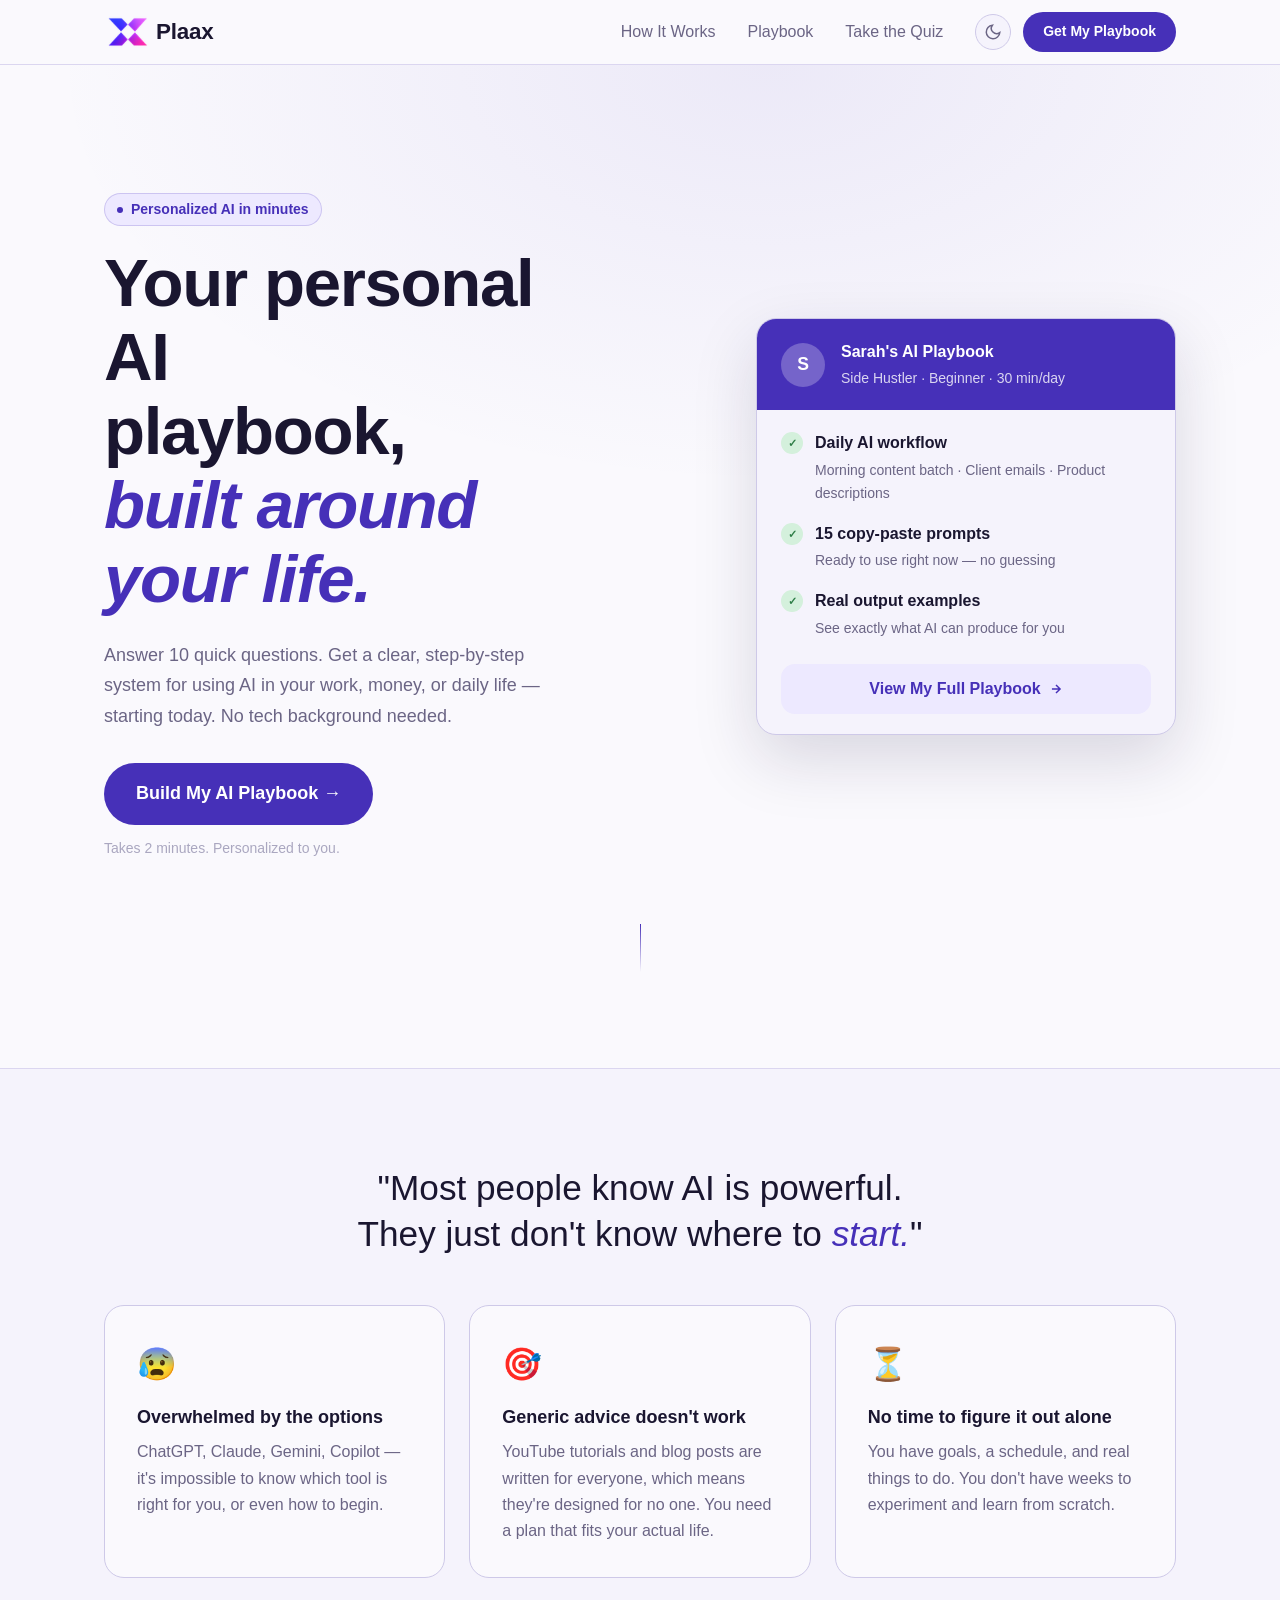
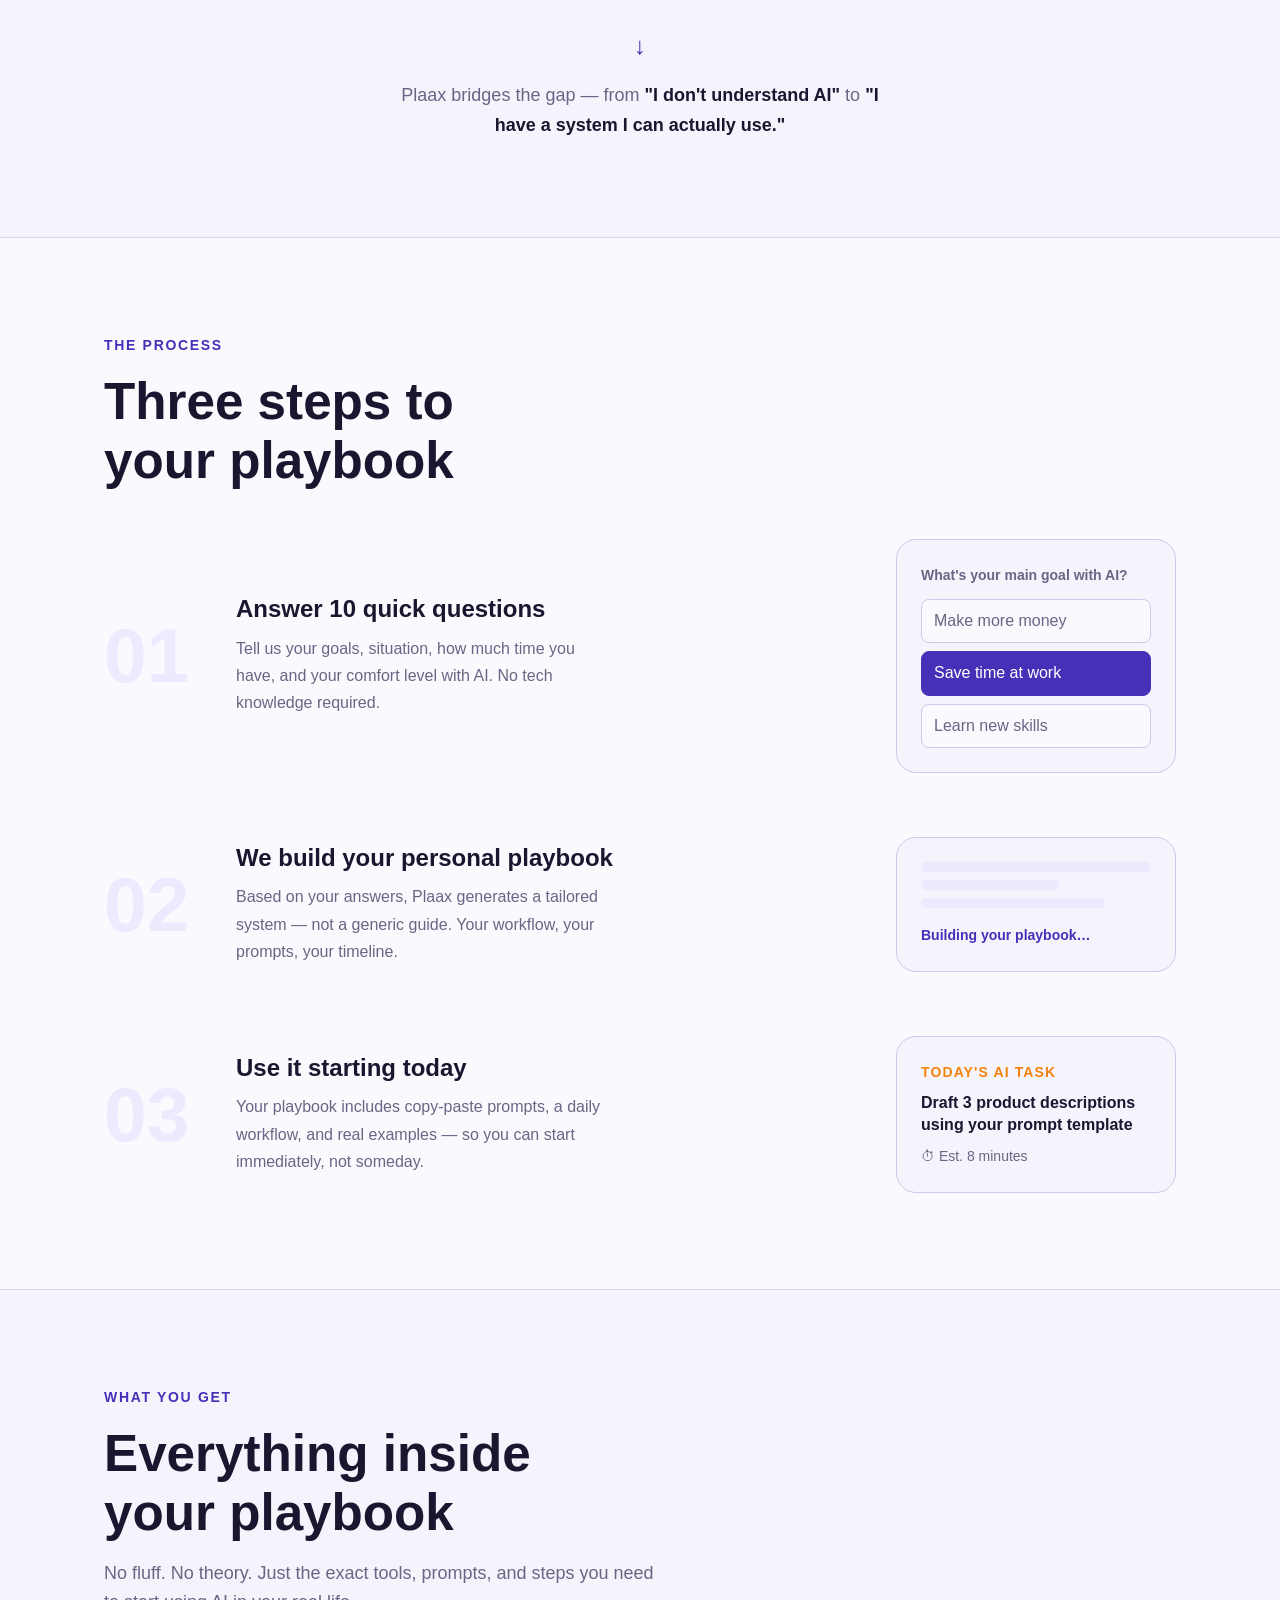
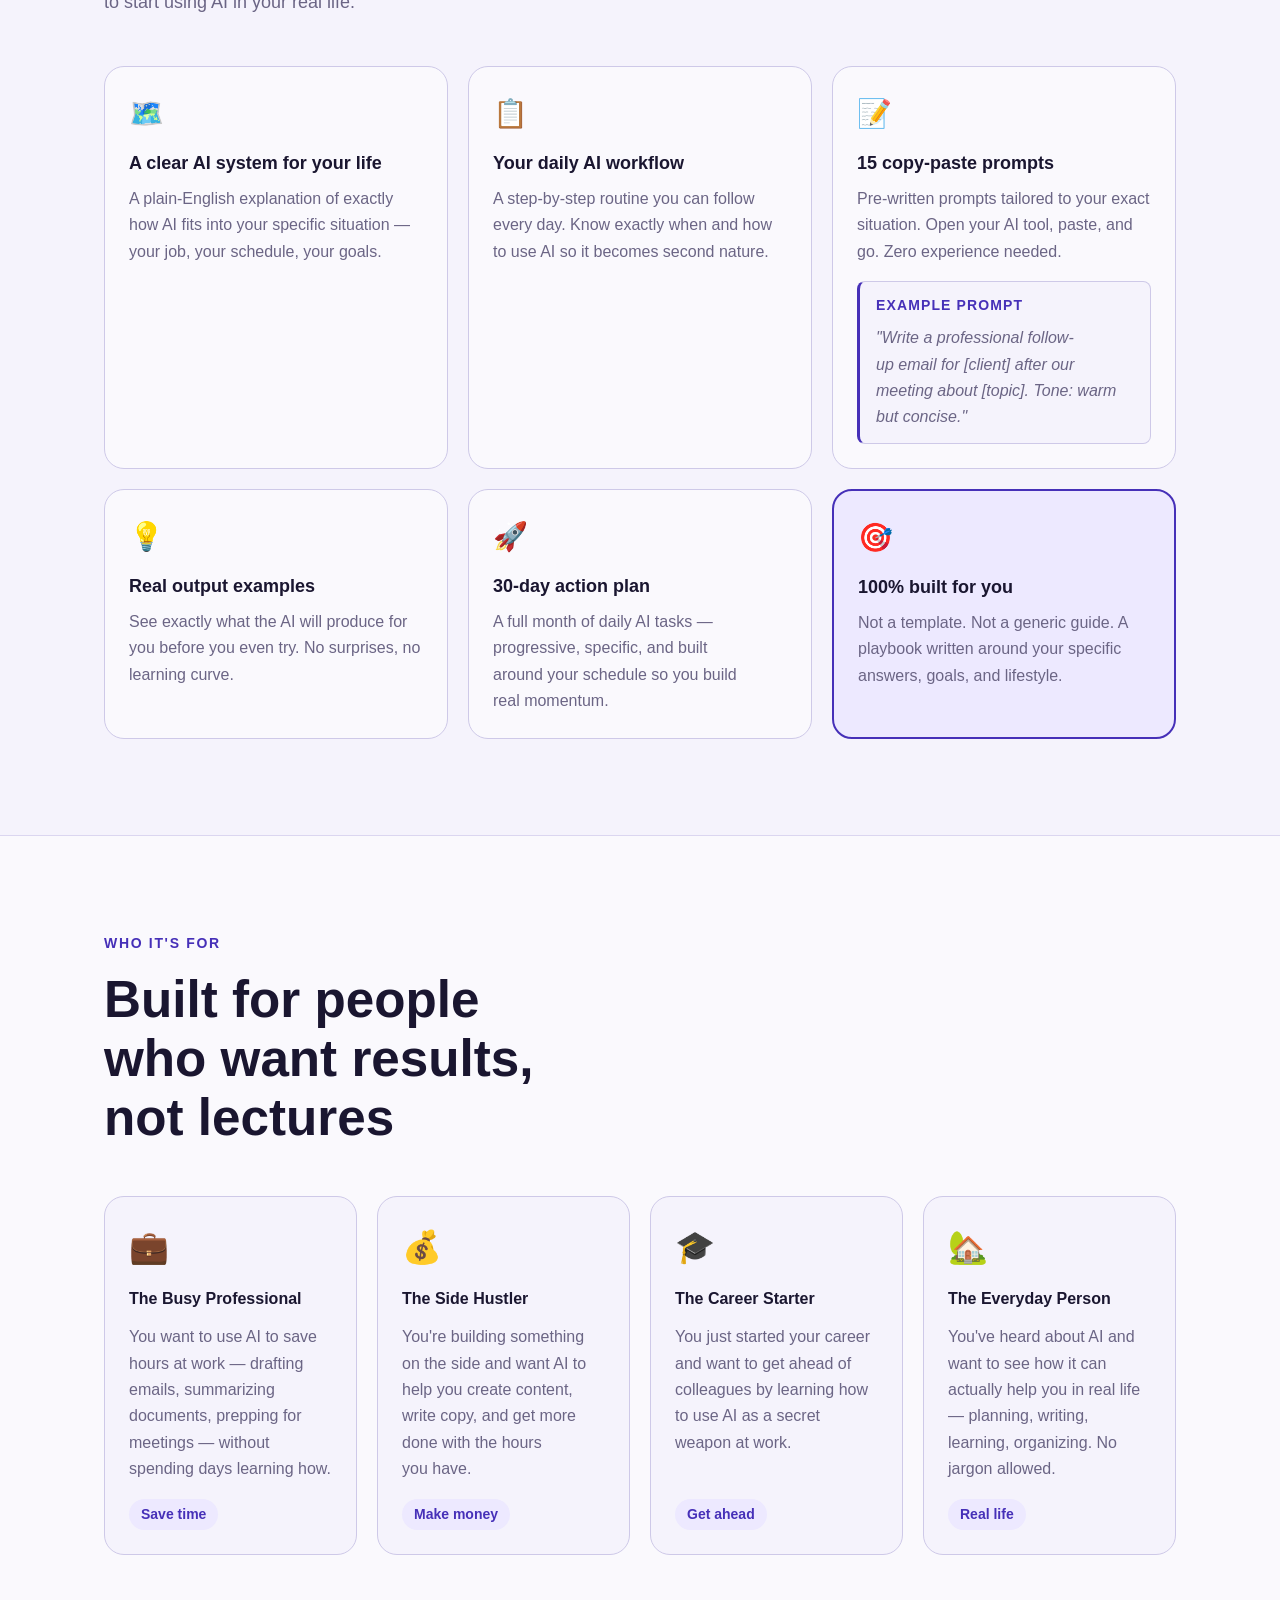
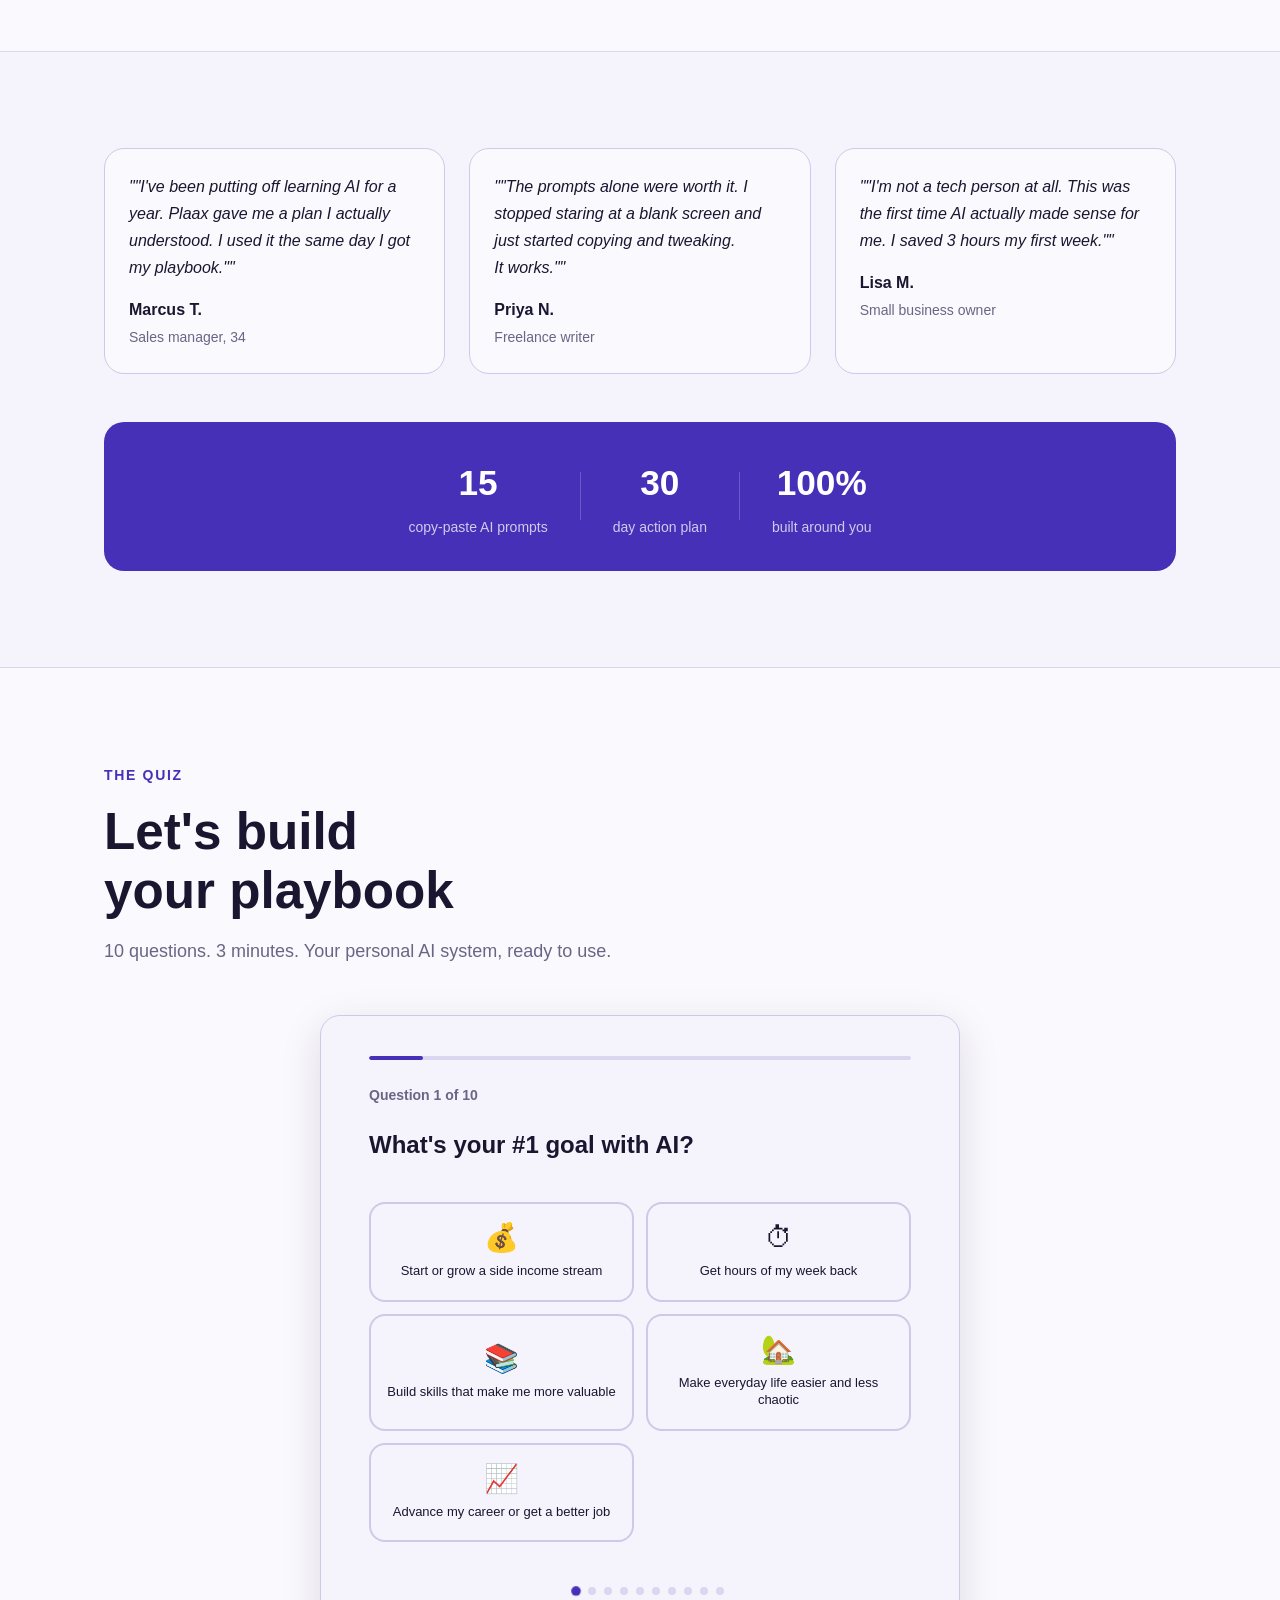
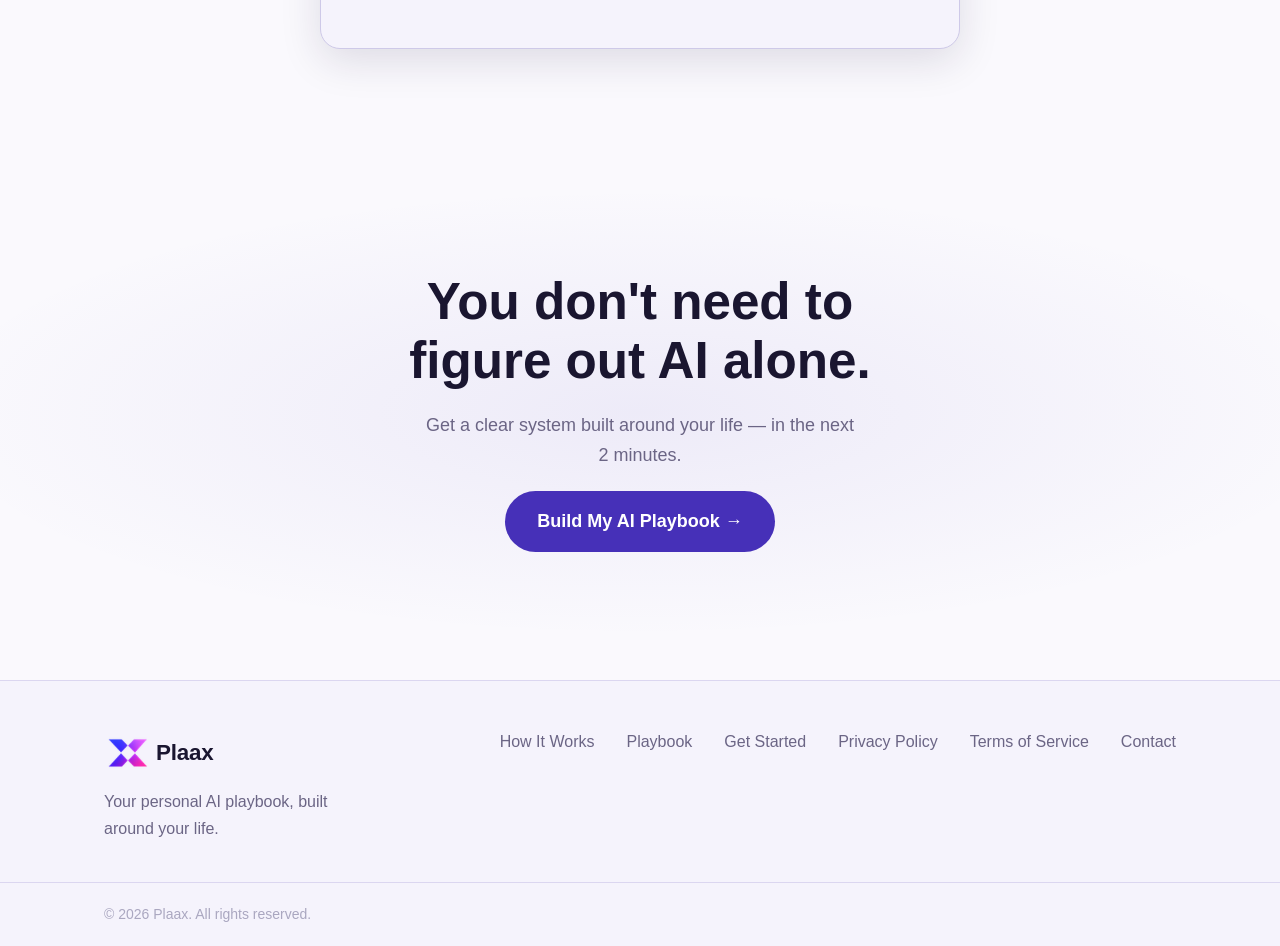
==== commit cbb9538f: "Audit fixes: 15 prompts in hero, OG image, email step copy, money-back guarantee on checkout" ====
--- a/index.html
+++ b/index.html
@@ -5,7 +5,7 @@
   <meta name="viewport" content="width=device-width, initial-scale=1.0" />
   <title>Plaax — Your Personal AI Playbook</title>
   <link rel="icon" type="image/png" href="plaax_icon_40.png" />
-  <meta property="og:image" content="plaax_icon.png" />
+  <meta property="og:image" content="plaax_banner.png" />
   <meta name="description" content="Plaax creates a personalized AI playbook based on your goals, lifestyle, and experience level. Stop guessing — start using AI today." />
   <meta property="og:title" content="Plaax — Your Personal AI Playbook" />
   <meta property="og:description" content="A simple, step-by-step system to use AI in your real life. Built around you." />
@@ -87,7 +87,7 @@
             <div class="playbook-row">
               <span class="check-icon">✓</span>
               <div>
-                <div class="playbook-row-title">12 copy-paste prompts</div>
+                <div class="playbook-row-title">15 copy-paste prompts</div>
                 <div class="playbook-row-sub">Ready to use right now — no guessing</div>
               </div>
             </div>
@@ -506,27 +506,31 @@
 
           <!-- Step 7 -->
           <div class="quiz-step" data-step="7">
-            <h3 class="quiz-q">Which area do you most want AI to transform?</h3>
+            <h3 class="quiz-q">What do you most want AI to help you with day-to-day?</h3>
             <div class="quiz-options card-grid" data-name="usecase">
-              <button class="quiz-option-card" data-value="writing">
+              <button class="quiz-option-card" data-value="emails-comms">
+                <span class="card-icon">📧</span>
+                <span class="card-label">Emails and communication — drafting, replying, summarizing</span>
+              </button>
+              <button class="quiz-option-card" data-value="content-creation">
                 <span class="card-icon">✍️</span>
-                <span class="card-label">Writing — emails, content, copy, captions, scripts</span>
-              </button>
-              <button class="quiz-option-card" data-value="business">
+                <span class="card-label">Content creation — social posts, captions, scripts, blogs</span>
+              </button>
+              <button class="quiz-option-card" data-value="research-decisions">
+                <span class="card-icon">🔍</span>
+                <span class="card-label">Research and decisions — finding info, comparing options, planning</span>
+              </button>
+              <button class="quiz-option-card" data-value="business-ops">
                 <span class="card-icon">🏢</span>
-                <span class="card-label">Business — strategy, planning, research, analysis</span>
-              </button>
-              <button class="quiz-option-card" data-value="creative">
-                <span class="card-icon">🎨</span>
-                <span class="card-label">Creative — design, music, video, ideas, storytelling</span>
-              </button>
-              <button class="quiz-option-card" data-value="personal">
+                <span class="card-label">Business tasks — reports, proposals, strategy, client work</span>
+              </button>
+              <button class="quiz-option-card" data-value="personal-life">
                 <span class="card-icon">🌿</span>
-                <span class="card-label">Personal growth — habits, learning, health, finance</span>
+                <span class="card-label">Personal life — habits, learning, health, finances, planning</span>
               </button>
               <button class="quiz-option-card" data-value="income">
                 <span class="card-icon">💸</span>
-                <span class="card-label">Making money — freelancing, selling, or side hustles</span>
+                <span class="card-label">Making money — freelancing, selling, or building a side hustle</span>
               </button>
             </div>
           </div>
@@ -615,8 +619,8 @@
           <!-- Step: Email Capture -->
           <div class="quiz-step" data-step="email">
             <div class="email-step-icon">📬</div>
-            <h3 class="quiz-q">Where should we send your playbook?</h3>
-            <p class="email-step-sub">Enter your email and we'll build your personalized AI playbook based on your answers — then unlock it for a one-time payment of $37.</p>
+            <h3 class="quiz-q">Almost there — let's save your spot</h3>
+            <p class="email-step-sub">Enter your details and we'll generate your personalized AI playbook based on your answers — then unlock it for a one-time payment of $37.</p>
             <form id="quiz-email-form" class="email-form" novalidate>
               <div class="email-input-wrap" style="margin-bottom:12px;">
                 <input type="text" id="quiz-name" name="name" placeholder="Your first name" autocomplete="given-name" class="email-input" />
@@ -700,6 +704,7 @@
                 Unlock My Playbook — $37 →
               </a>
               <p class="checkout-note">One-time payment · Instant access · No subscription</p>
+              <p class="checkout-note" style="margin-top:8px;">💬 Not what you expected? Email us within 7 days for a full refund.</p>
             </div>
           </div>
 
@@ -762,7 +767,7 @@
         <a href="#quiz">Get Started</a>
         <a href="/privacy.html">Privacy Policy</a>
         <a href="/terms.html">Terms of Service</a>
-        <a href="mailto:tdpedroche@gmail.com">Contact</a>
+        <a href="mailto:plaaxaiplaybook@gmail.com">Contact</a>
       </nav>
     </div>
     <div class="footer-bottom">
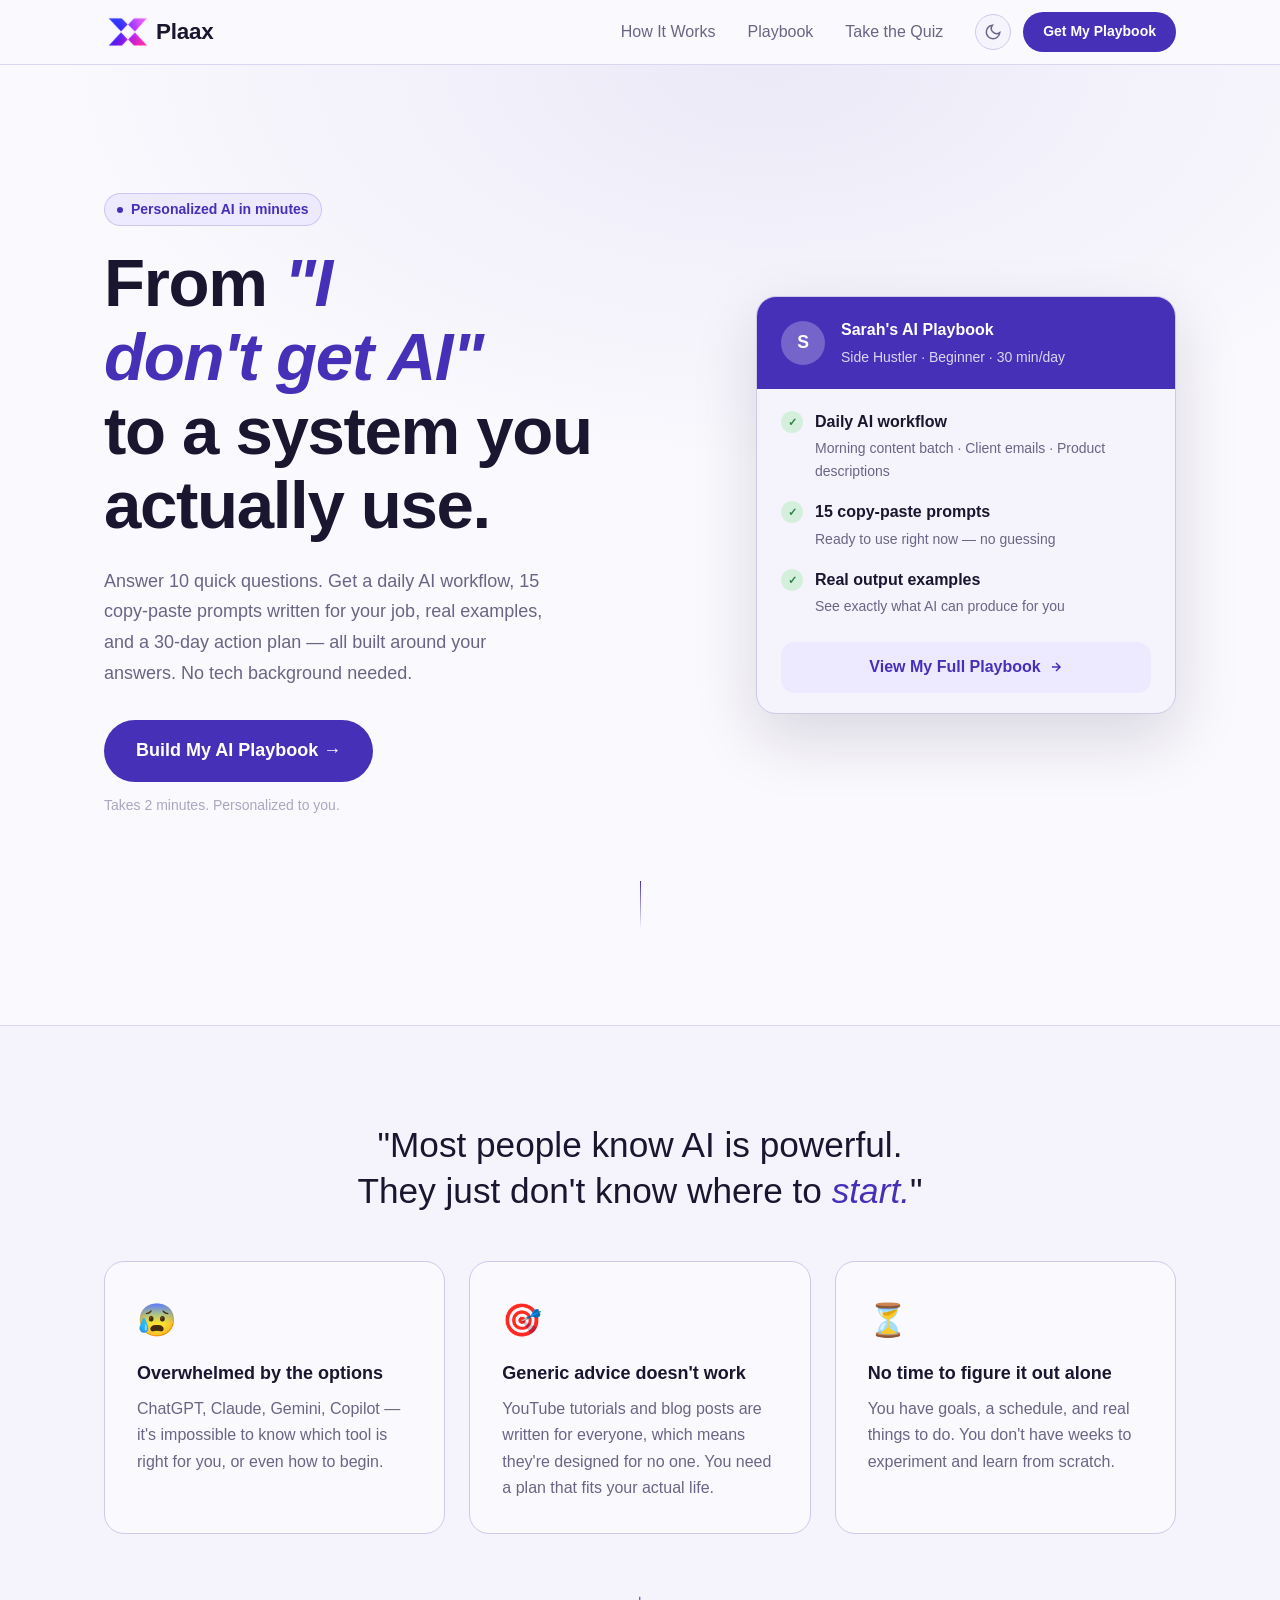
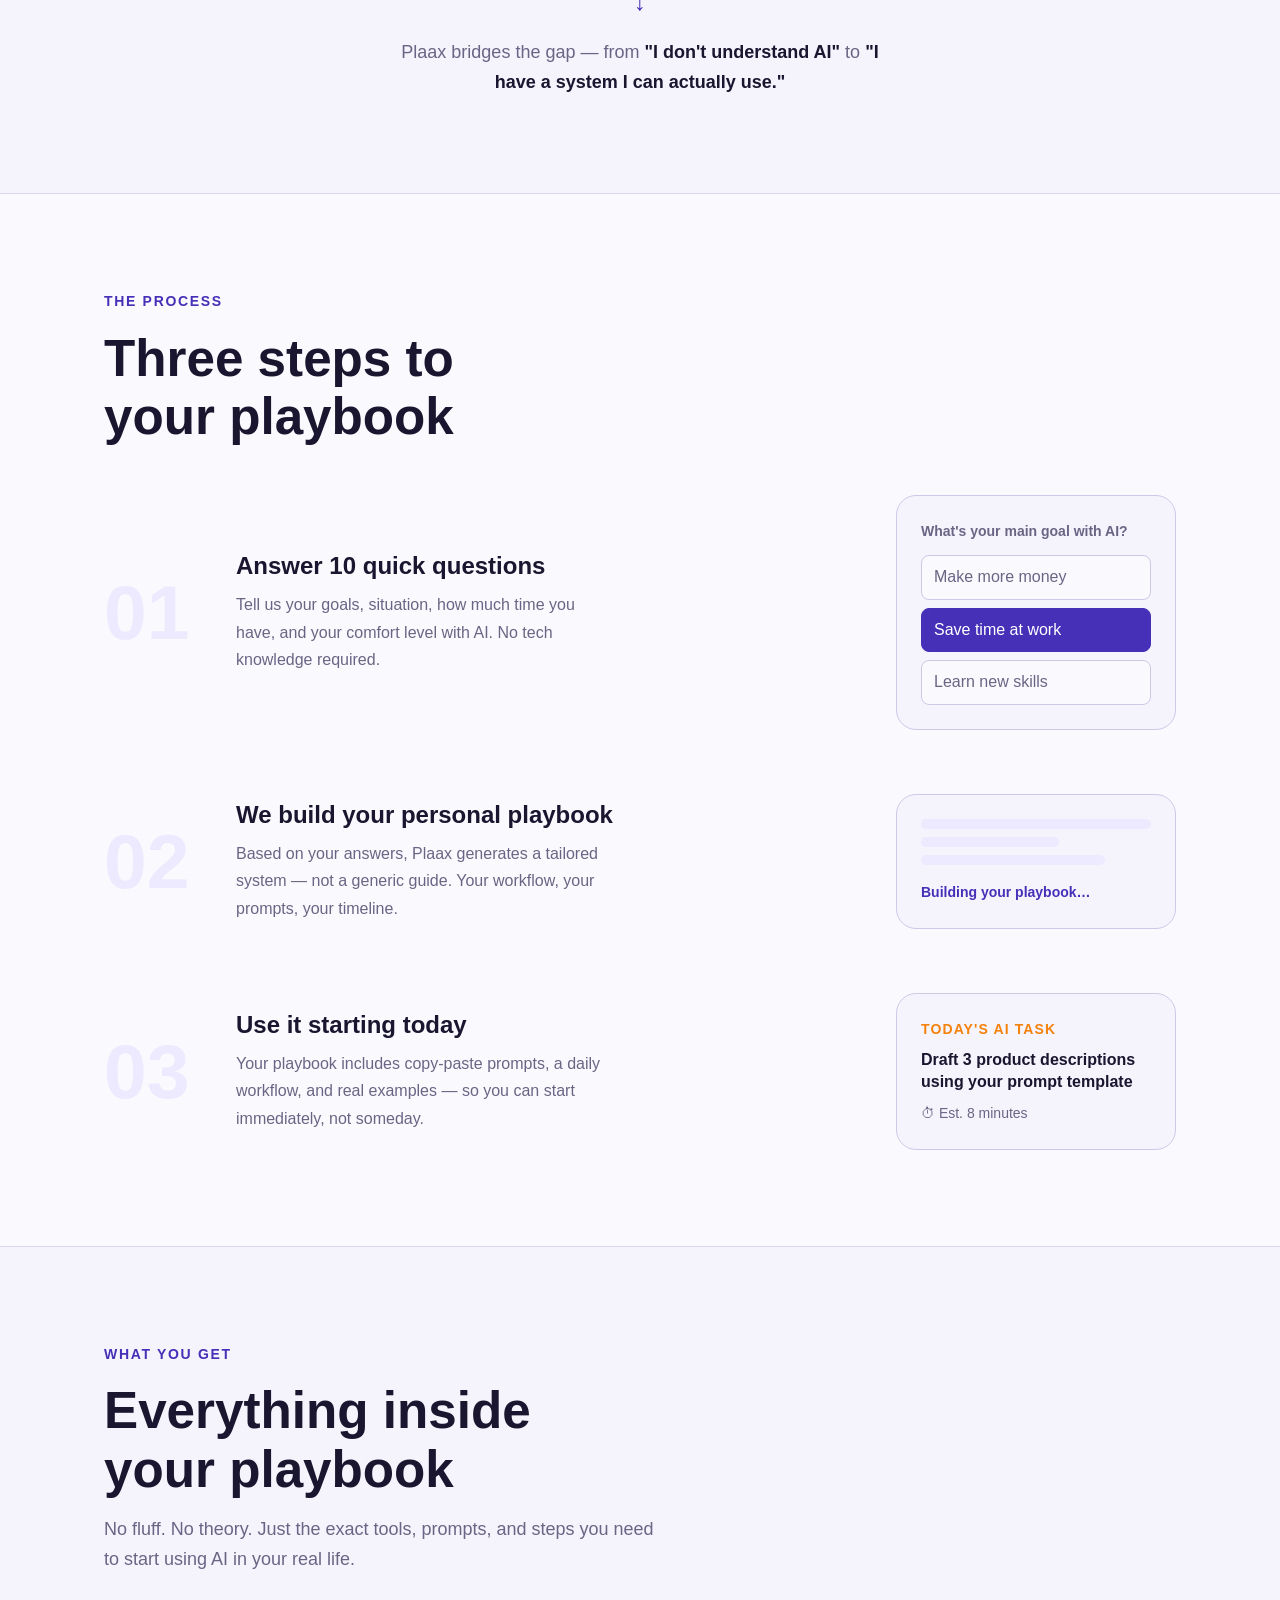
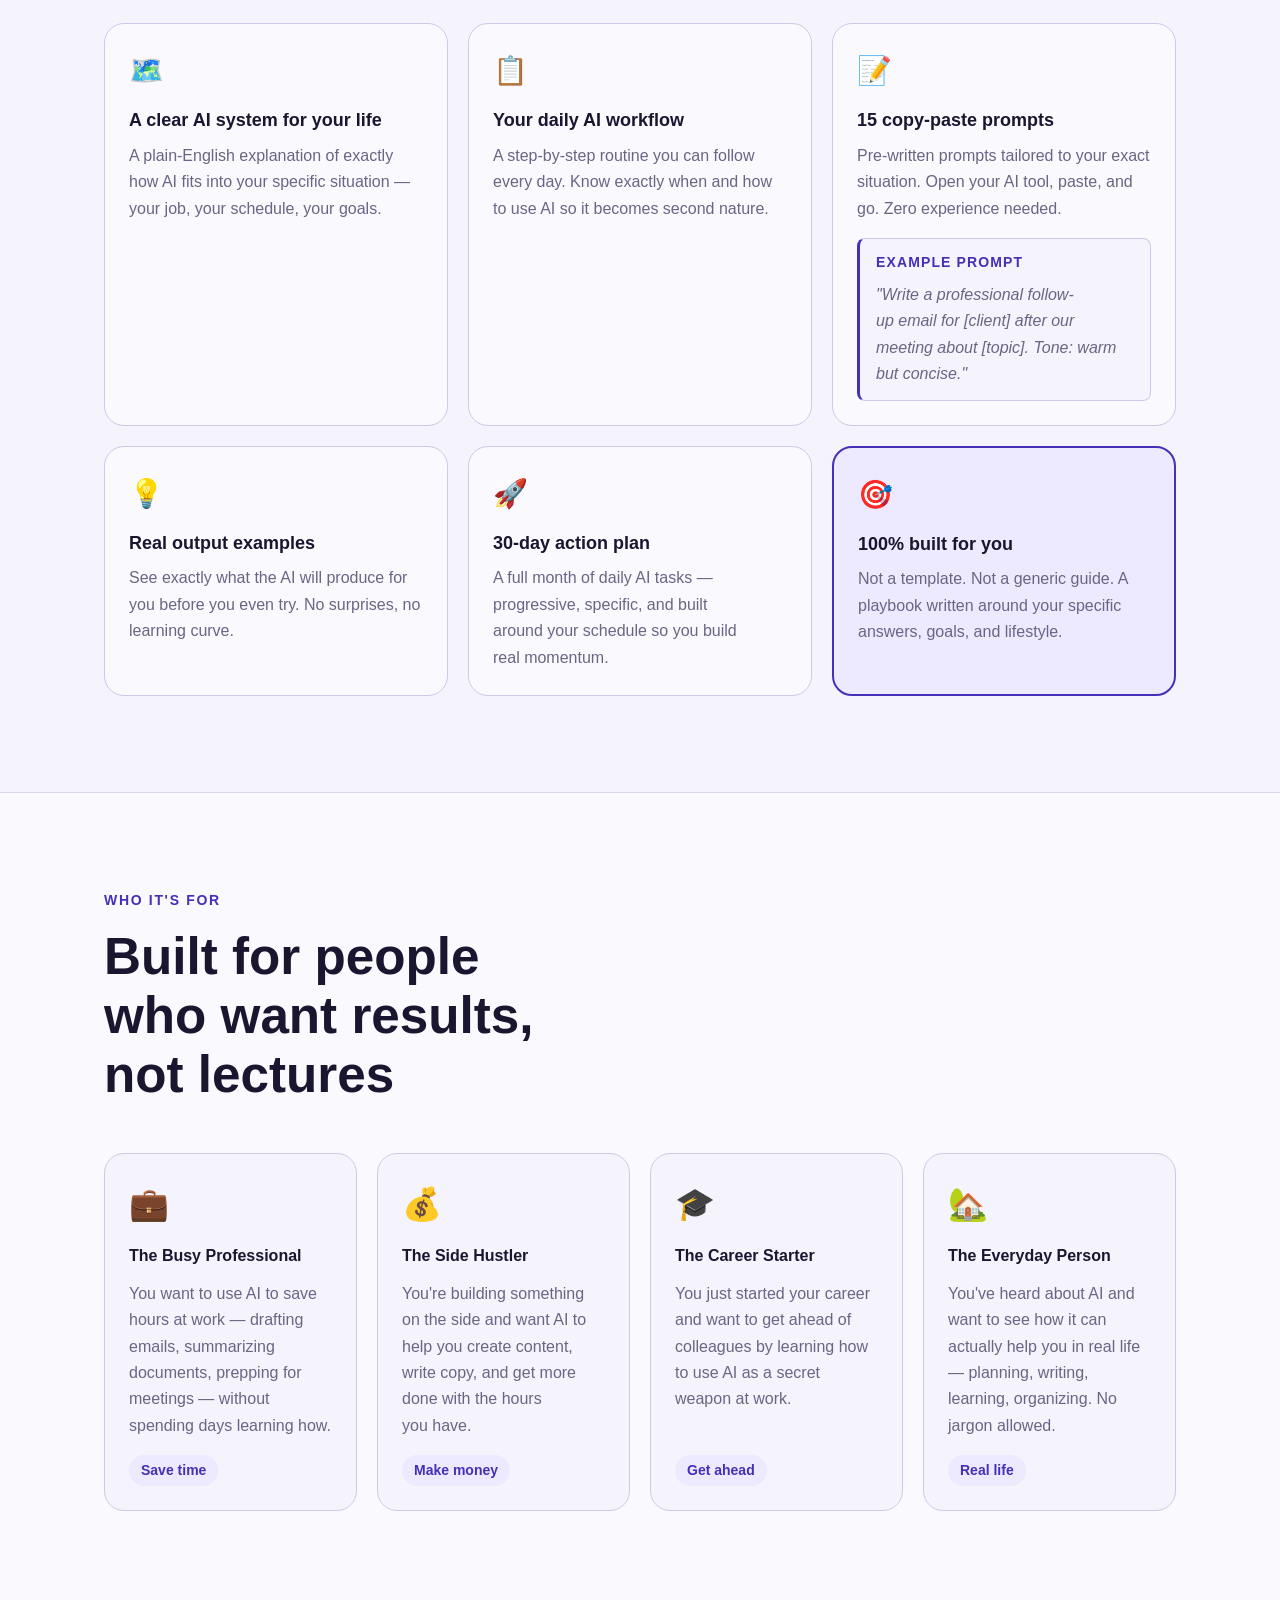
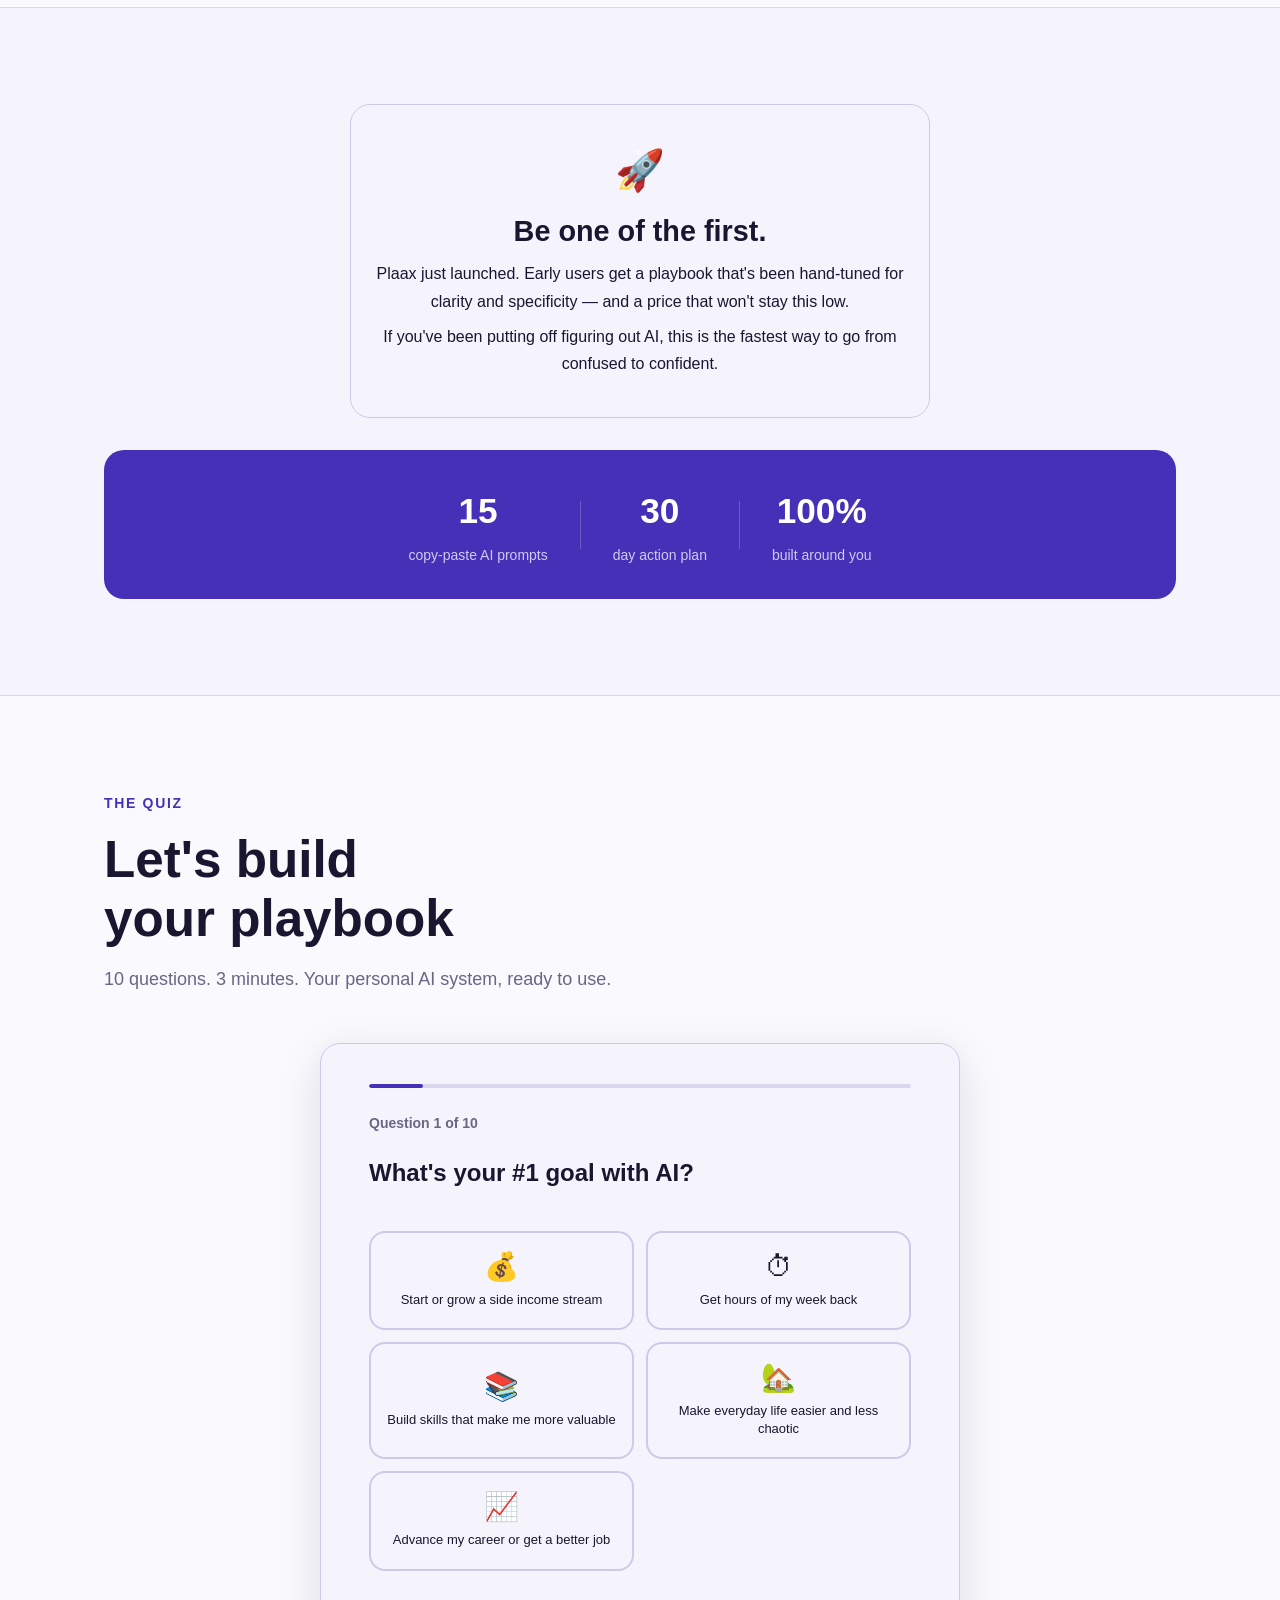
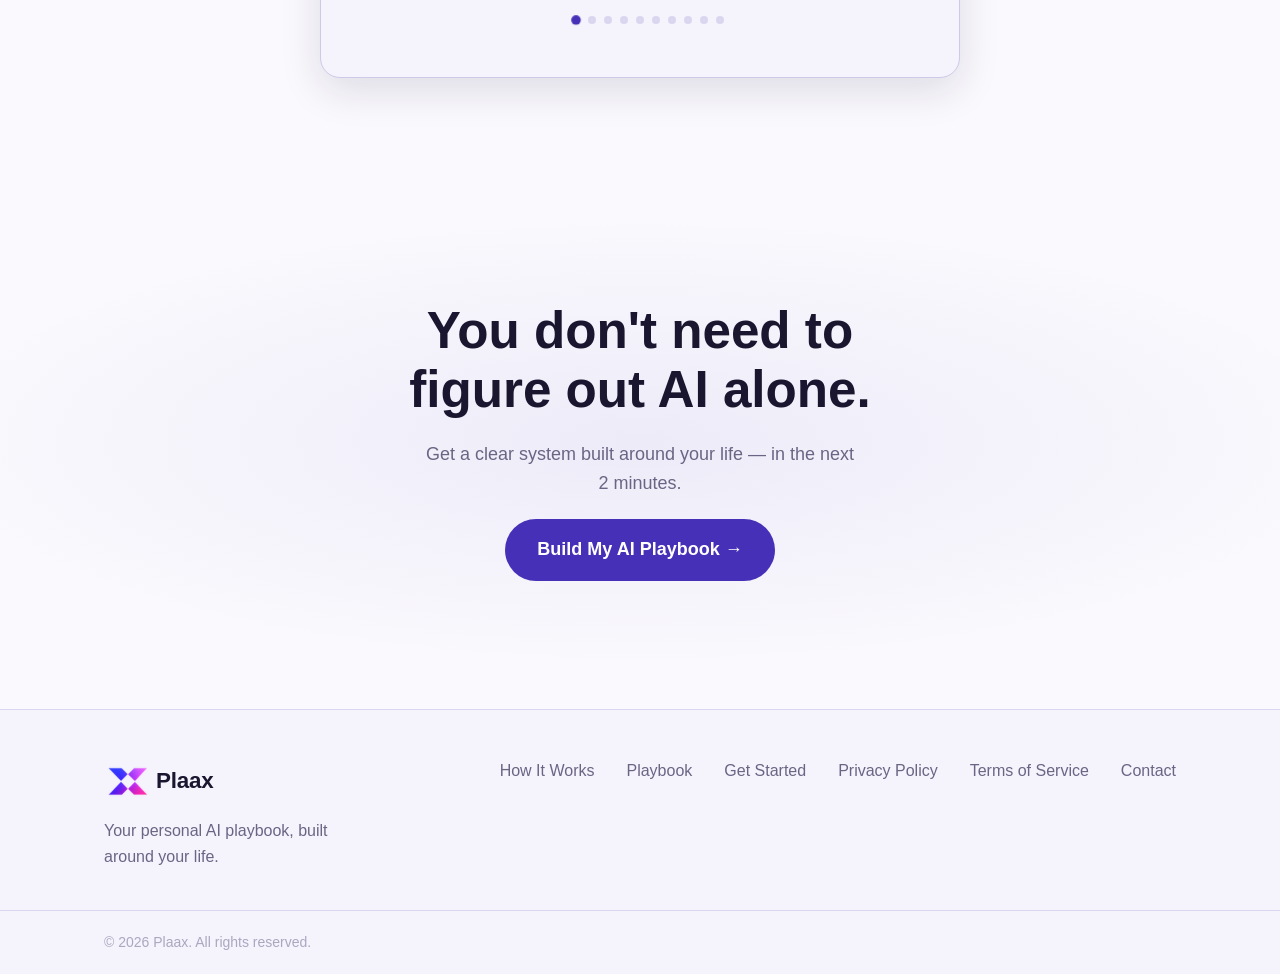
==== commit 0e753303: "Fix top 3: new hero headline, remove fake testimonials, fix placeholder prompt preview" ====
--- a/index.html
+++ b/index.html
@@ -57,10 +57,10 @@
           Personalized AI in minutes
         </div>
         <h1 class="hero-title reveal reveal-delay-1">
-          Your personal AI<br/>playbook,<br/><em>built around your life.</em>
+          From <em>"I don't get AI"</em><br/>to a system you<br/>actually use.
         </h1>
         <p class="hero-sub reveal reveal-delay-2">
-          Answer 10 quick questions. Get a clear, step-by-step system for using AI in your work, money, or daily life — starting today. No tech background needed.
+          Answer 10 quick questions. Get a daily AI workflow, 15 copy-paste prompts written for your job, real examples, and a 30-day action plan — all built around your answers. No tech background needed.
         </p>
         <div class="hero-cta reveal reveal-delay-3">
           <a href="#quiz" class="btn btn-primary btn-lg">Build My AI Playbook →</a>
@@ -279,28 +279,13 @@
   <!-- ======= TESTIMONIALS ======= -->
   <section class="testimonials" id="testimonials">
     <div class="container">
-      <div class="testimonials-inner">
-        <blockquote class="testimonial reveal">
-          <p>"I've been putting off learning AI for a year. Plaax gave me a plan I actually understood. I used it the same day I got my playbook."</p>
-          <footer>
-            <strong>Marcus T.</strong>
-            <span>Sales manager, 34</span>
-          </footer>
-        </blockquote>
-        <blockquote class="testimonial reveal reveal-delay-1">
-          <p>"The prompts alone were worth it. I stopped staring at a blank screen and just started copying and tweaking. It works."</p>
-          <footer>
-            <strong>Priya N.</strong>
-            <span>Freelance writer</span>
-          </footer>
-        </blockquote>
-        <blockquote class="testimonial reveal reveal-delay-2">
-          <p>"I'm not a tech person at all. This was the first time AI actually made sense for me. I saved 3 hours my first week."</p>
-          <footer>
-            <strong>Lisa M.</strong>
-            <span>Small business owner</span>
-          </footer>
-        </blockquote>
+      <div class="testimonials-inner testimonials-launch">
+        <div class="launch-social-proof reveal">
+          <div class="lsp-icon">🚀</div>
+          <h2 class="lsp-heading">Be one of the first.</h2>
+          <p class="lsp-sub">Plaax just launched. Early users get a playbook that's been hand-tuned for clarity and specificity — and a price that won't stay this low.</p>
+          <p class="lsp-sub">If you've been putting off figuring out AI, this is the fastest way to go from confused to confident.</p>
+        </div>
       </div>
       <div class="trust-bar reveal">
         <div class="trust-stat">
@@ -679,7 +664,7 @@
                   <div class="cpb-line short"></div>
                 </div>
                 <div class="cpb-section">
-                  <div class="cpb-section-title">⚡ Prompt #1: [Your situation]</div>
+                  <div class="cpb-section-title">⚡ Prompt #1: Write a professional reply to a difficult client email, keeping it firm but polite</div>
                   <div class="cpb-line long"></div>
                   <div class="cpb-line medium"></div>
                 </div>
--- a/style.css
+++ b/style.css
@@ -1149,6 +1149,41 @@
   margin-bottom: var(--space-12);
 }
 
+.testimonials-launch {
+  display: flex;
+  justify-content: center;
+  margin-bottom: var(--space-8);
+}
+
+.launch-social-proof {
+  max-width: 580px;
+  text-align: center;
+  padding: var(--space-8) var(--space-6);
+  background: var(--color-surface);
+  border: 1px solid var(--color-border);
+  border-radius: 20px;
+}
+
+.lsp-icon {
+  font-size: 2.5rem;
+  margin-bottom: var(--space-3);
+}
+
+.lsp-heading {
+  font-family: var(--font-display);
+  font-size: 1.8rem;
+  font-weight: 700;
+  color: var(--color-text);
+  margin-bottom: var(--space-3);
+}
+
+.lsp-sub {
+  font-size: 1rem;
+  line-height: 1.7;
+  color: var(--color-text-secondary);
+  margin-bottom: var(--space-2);
+}
+
 .testimonial {
   background: var(--color-bg);
   border: 1px solid var(--color-border);
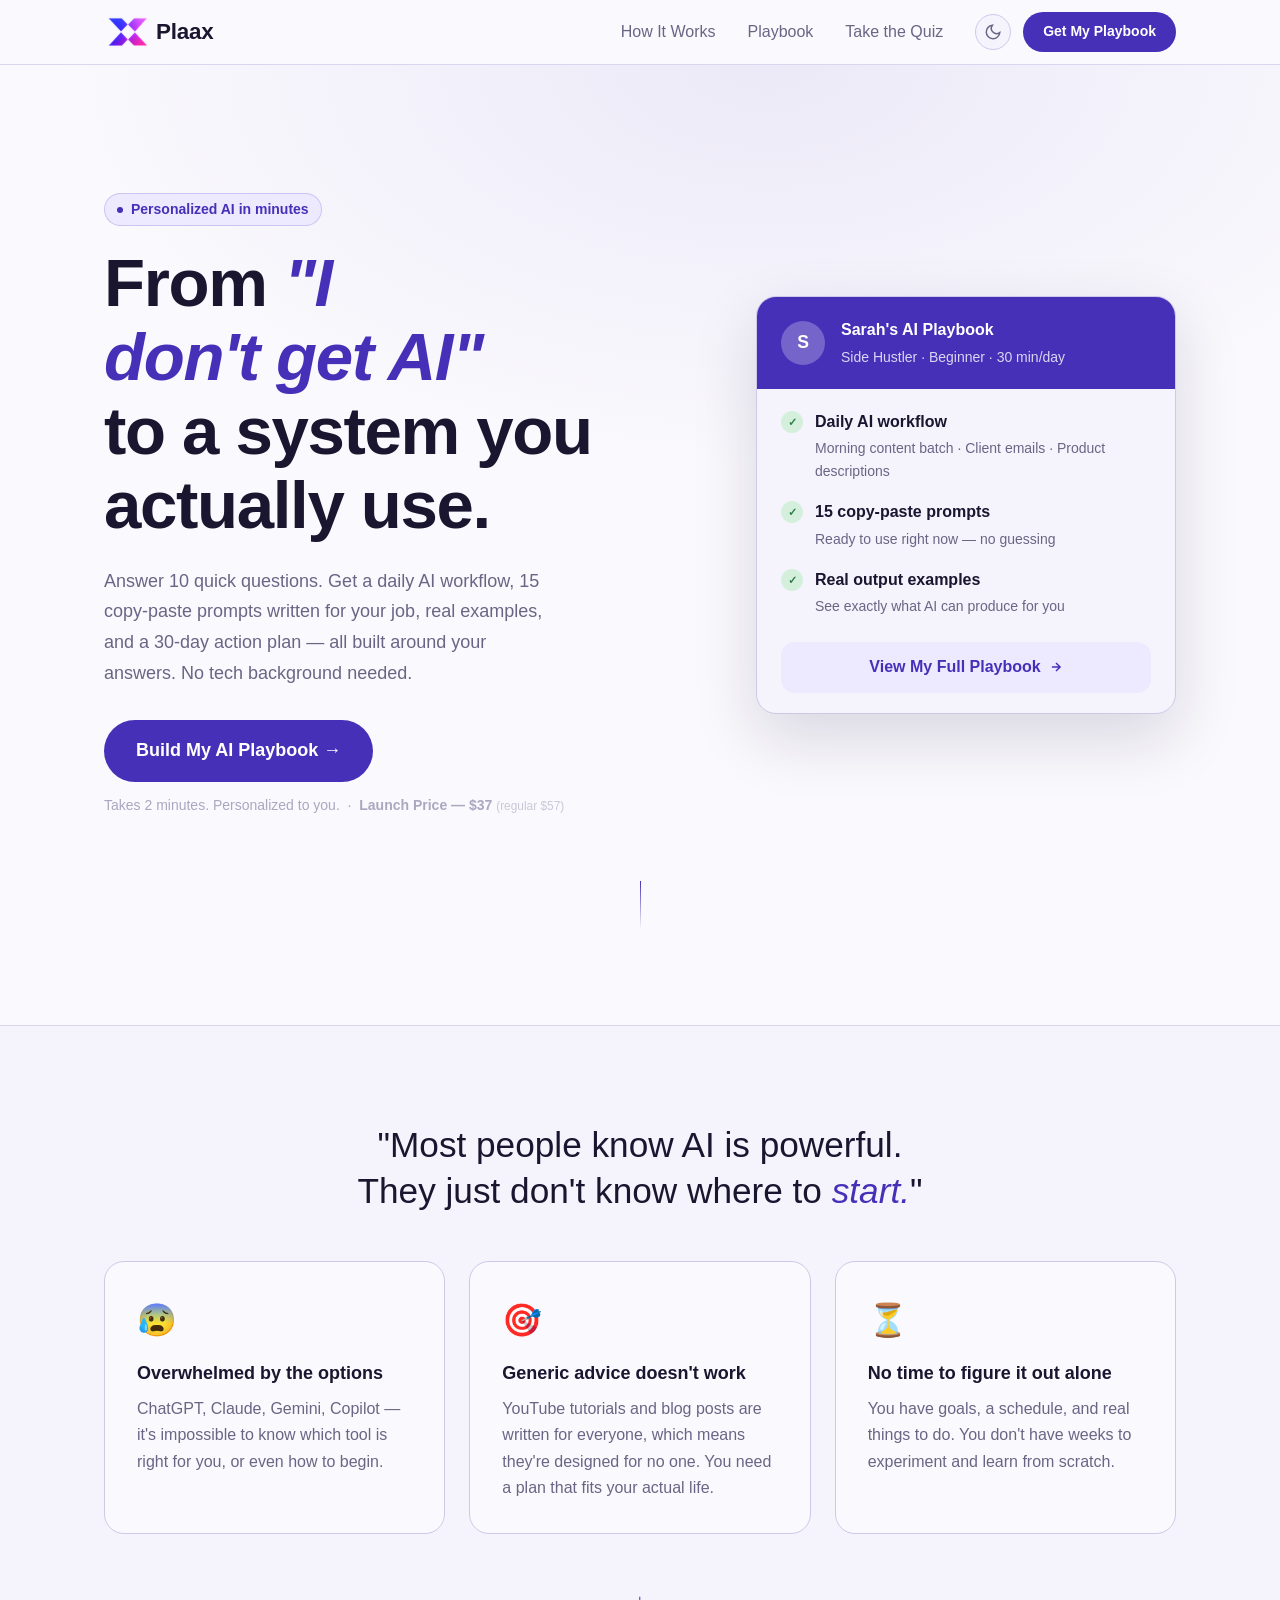
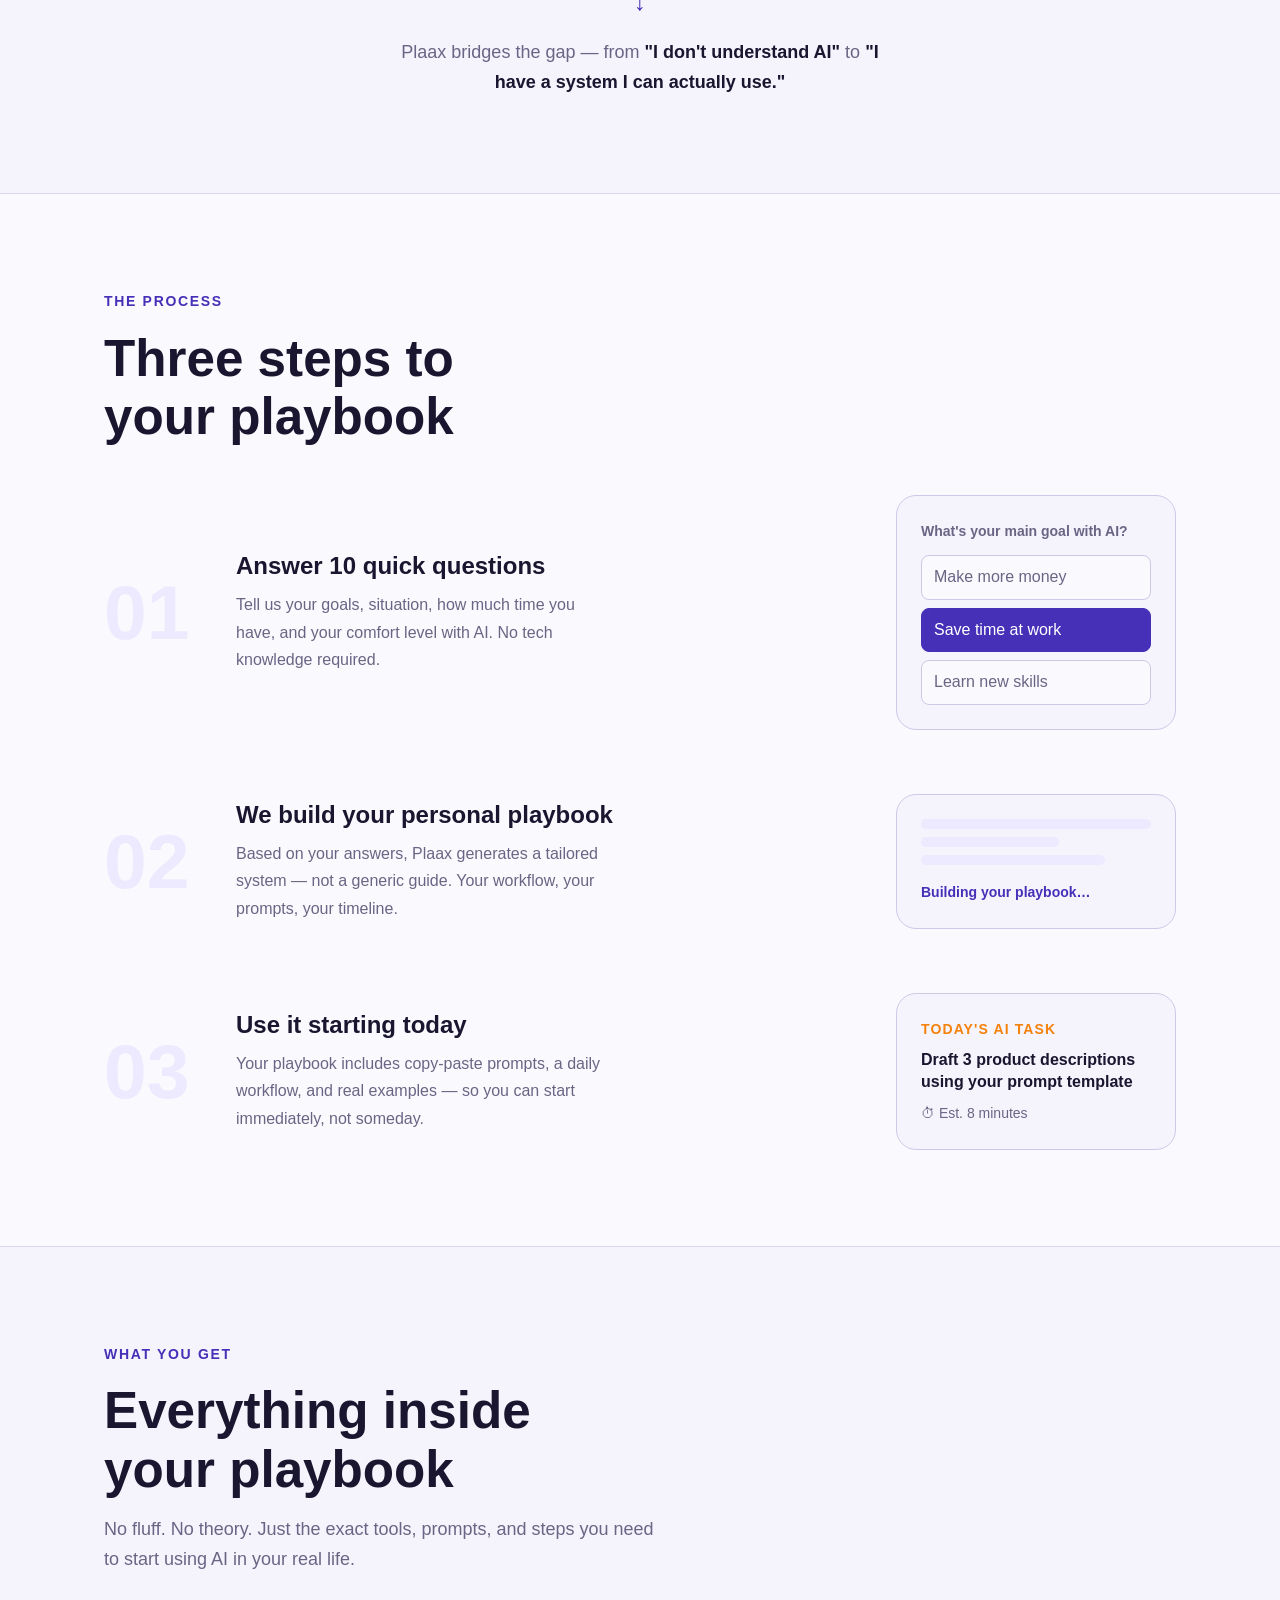
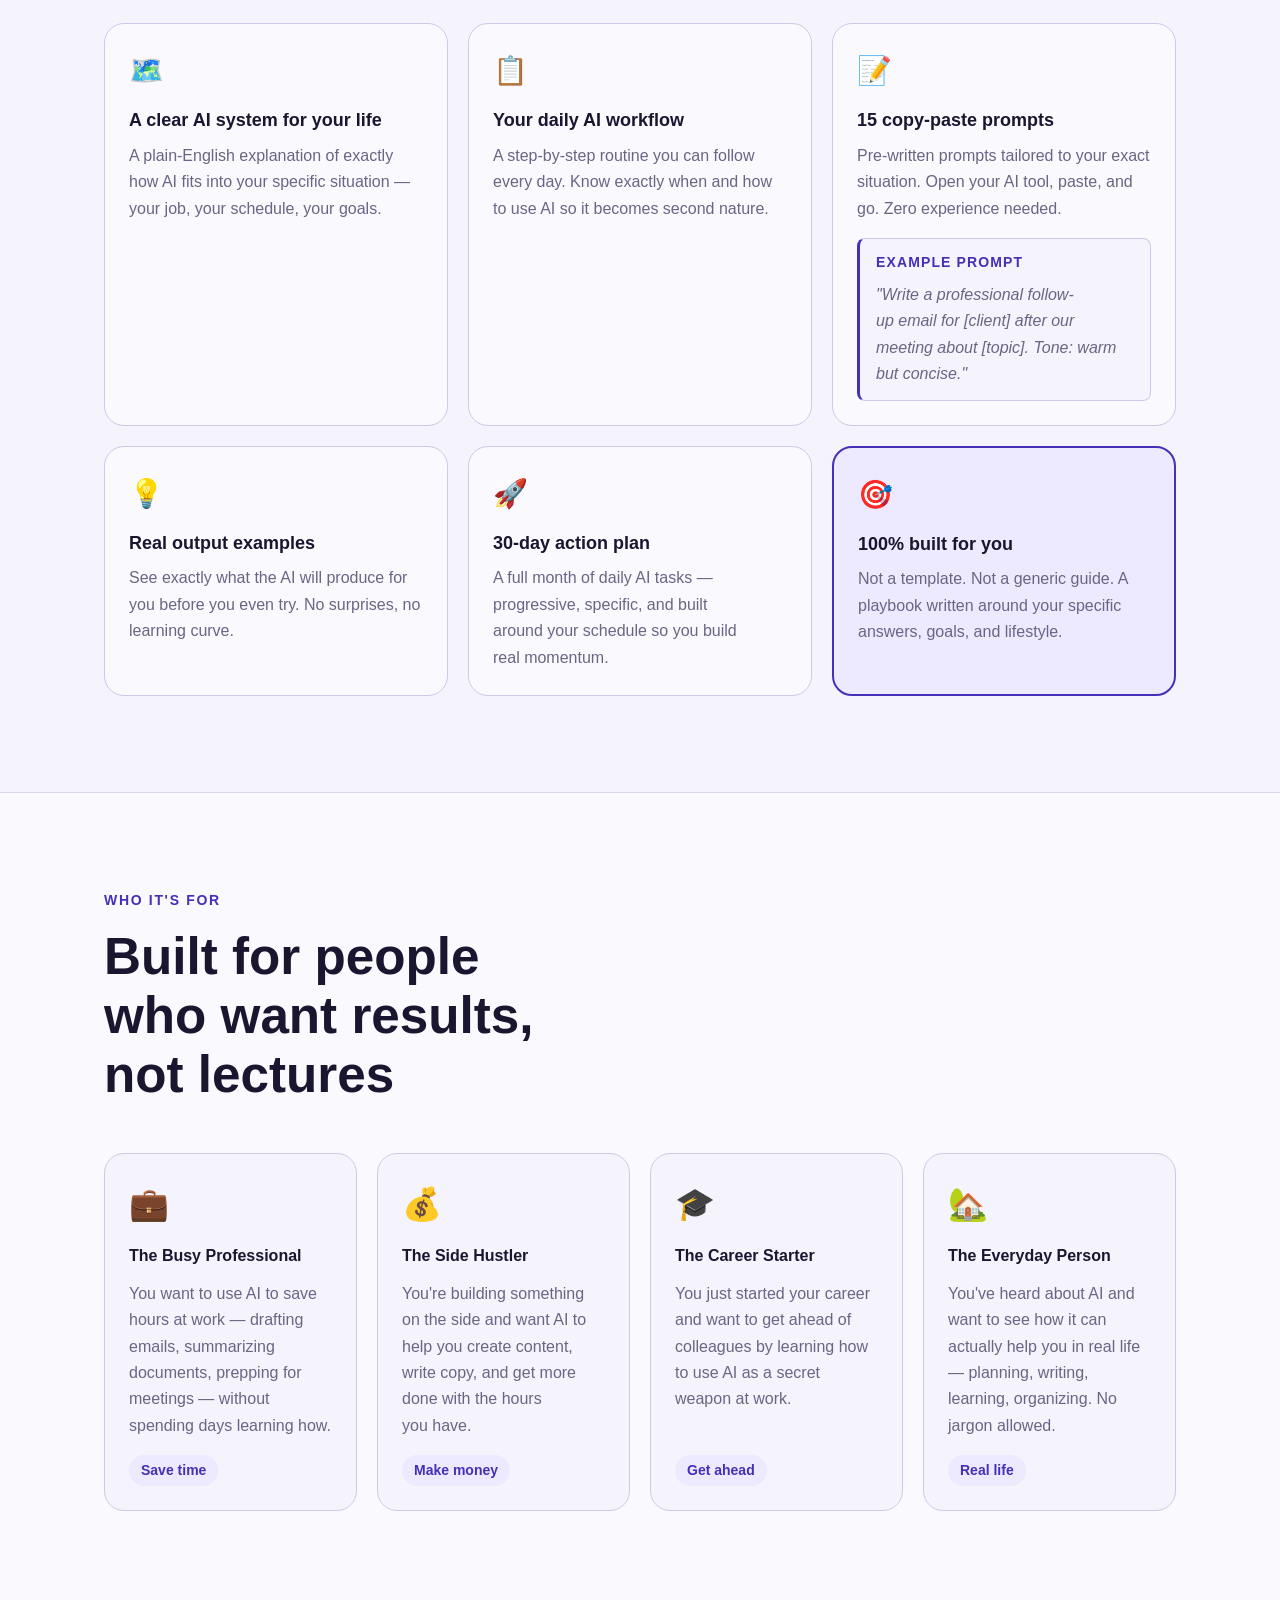
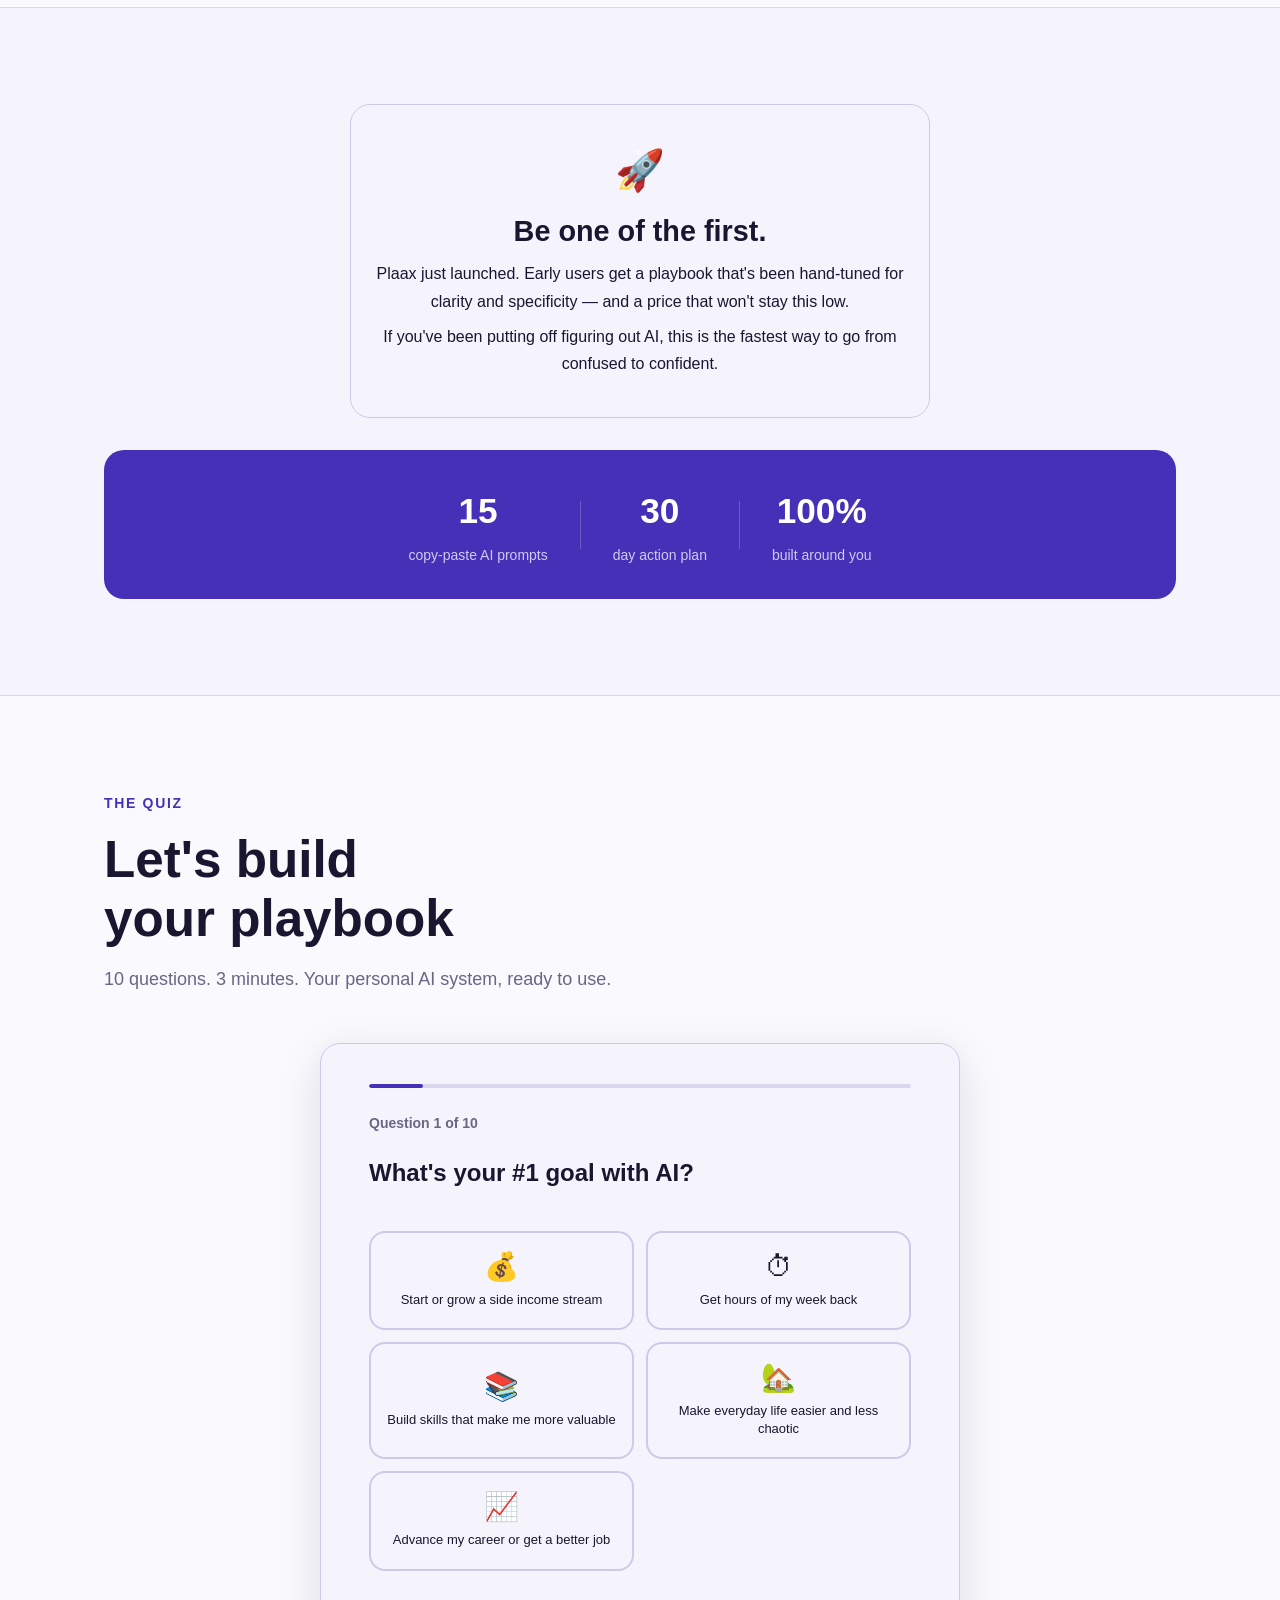
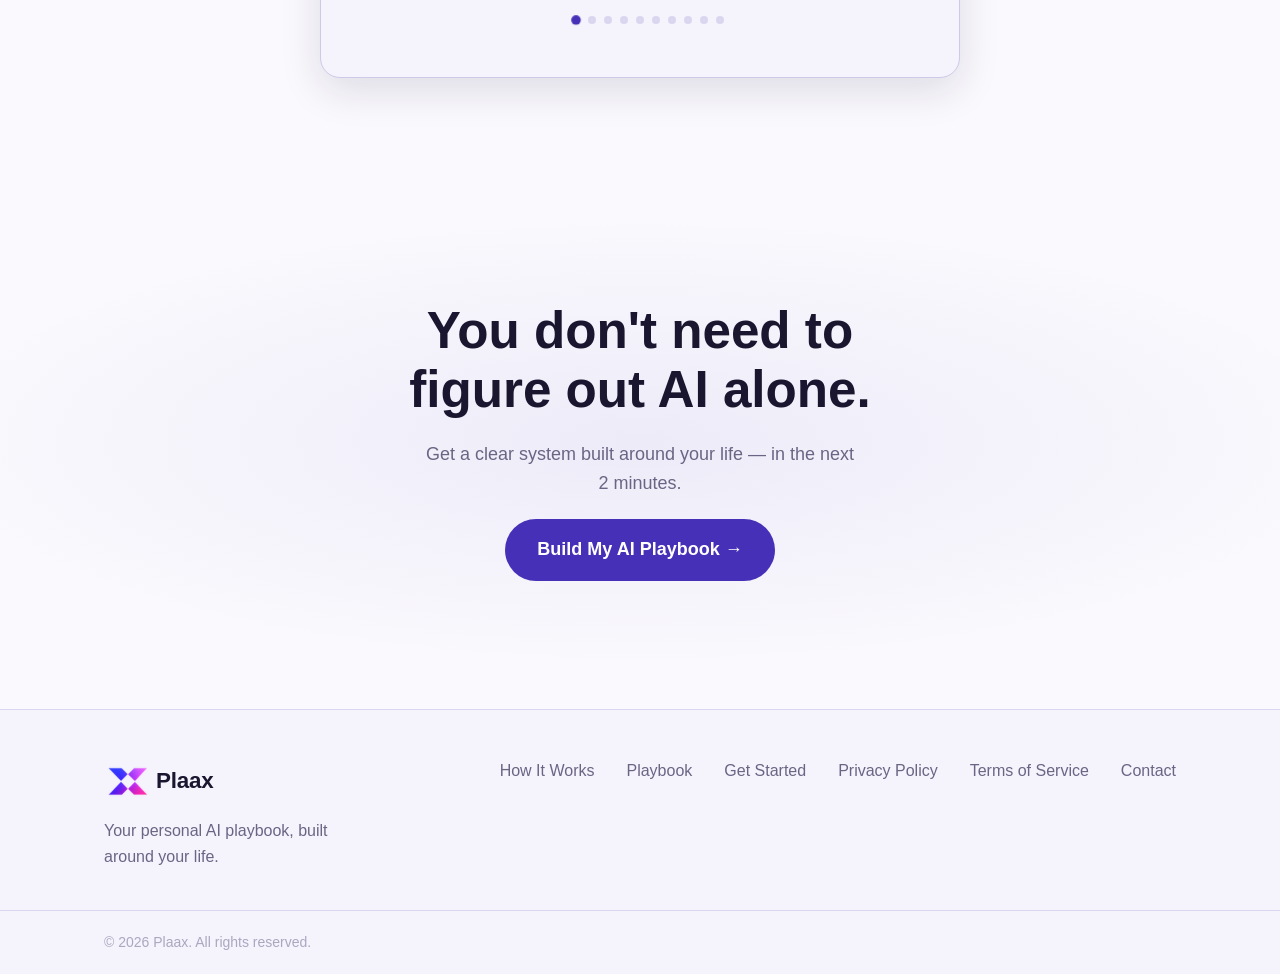
==== commit 1844bb63: "Add launch price messaging at hero CTA and checkout step" ====
--- a/index.html
+++ b/index.html
@@ -64,7 +64,7 @@
         </p>
         <div class="hero-cta reveal reveal-delay-3">
           <a href="#quiz" class="btn btn-primary btn-lg">Build My AI Playbook →</a>
-          <p class="hero-cta-note">Takes 2 minutes. Personalized to you.</p>
+          <p class="hero-cta-note">Takes 2 minutes. Personalized to you. &nbsp;·&nbsp; <strong>Launch Price — $37</strong> <span style="opacity:0.6;font-size:0.85em;">(regular $57)</span></p>
         </div>
       </div>
       <div class="hero-visual reveal reveal-delay-4">
@@ -689,6 +689,7 @@
                 Unlock My Playbook — $37 →
               </a>
               <p class="checkout-note">One-time payment · Instant access · No subscription</p>
+              <p class="checkout-note" style="margin-top:6px;"><strong>Launch Price — $37</strong> <span style="opacity:0.6;font-size:0.85em;">&nbsp;regular price will be $57</span></p>
               <p class="checkout-note" style="margin-top:8px;">💬 Not what you expected? Email us within 7 days for a full refund.</p>
             </div>
           </div>
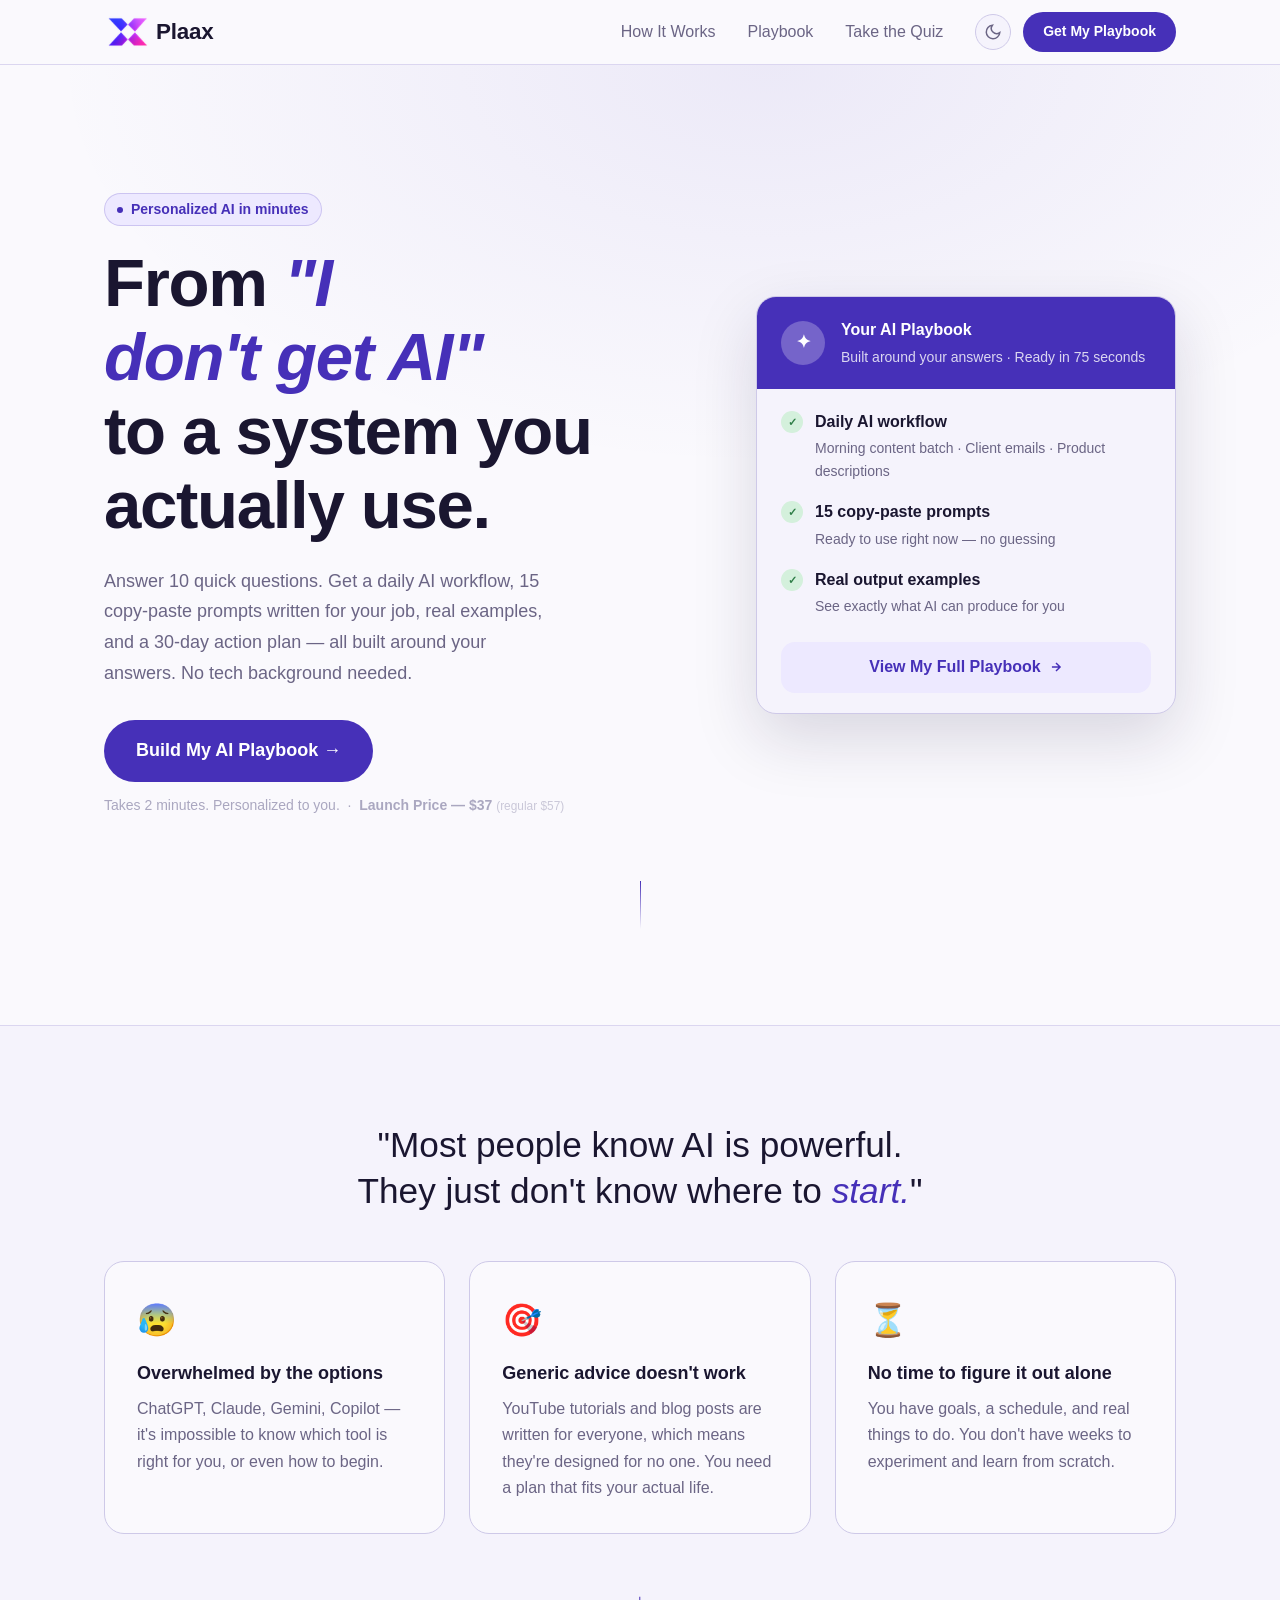
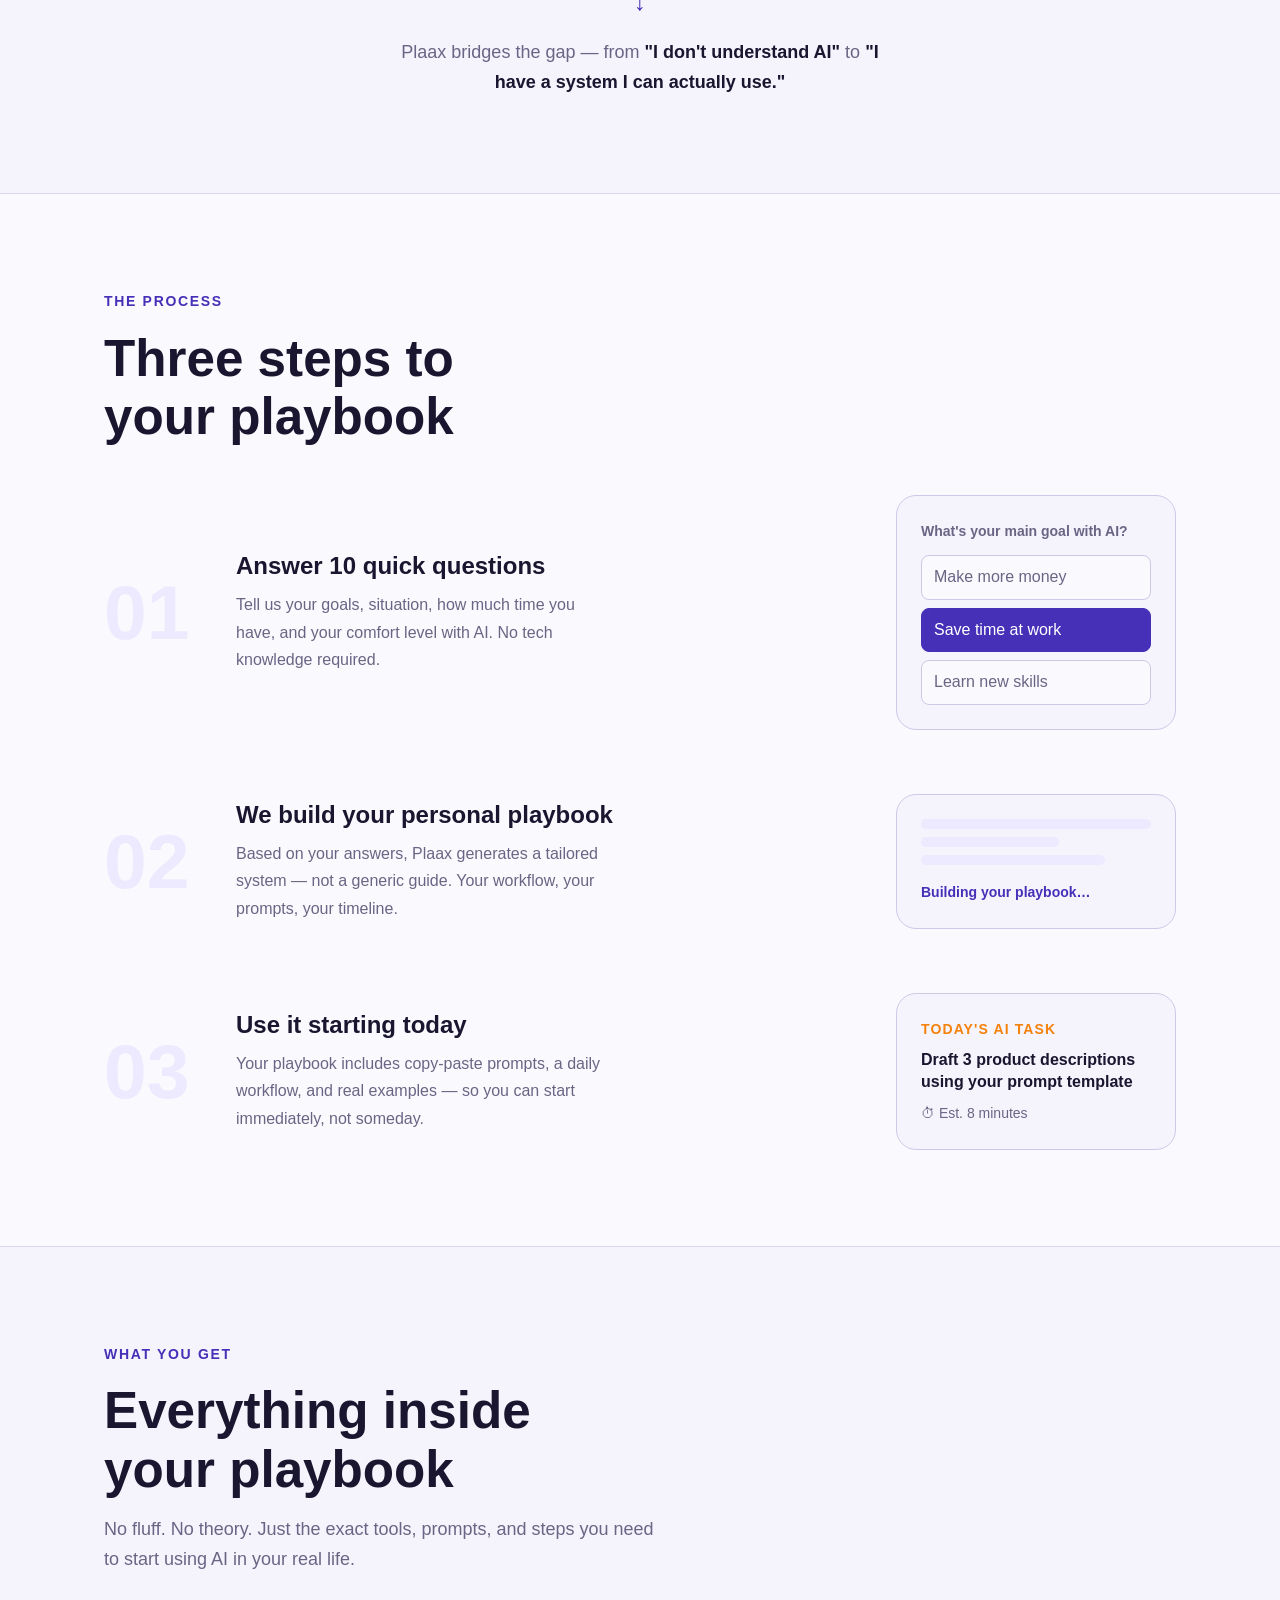
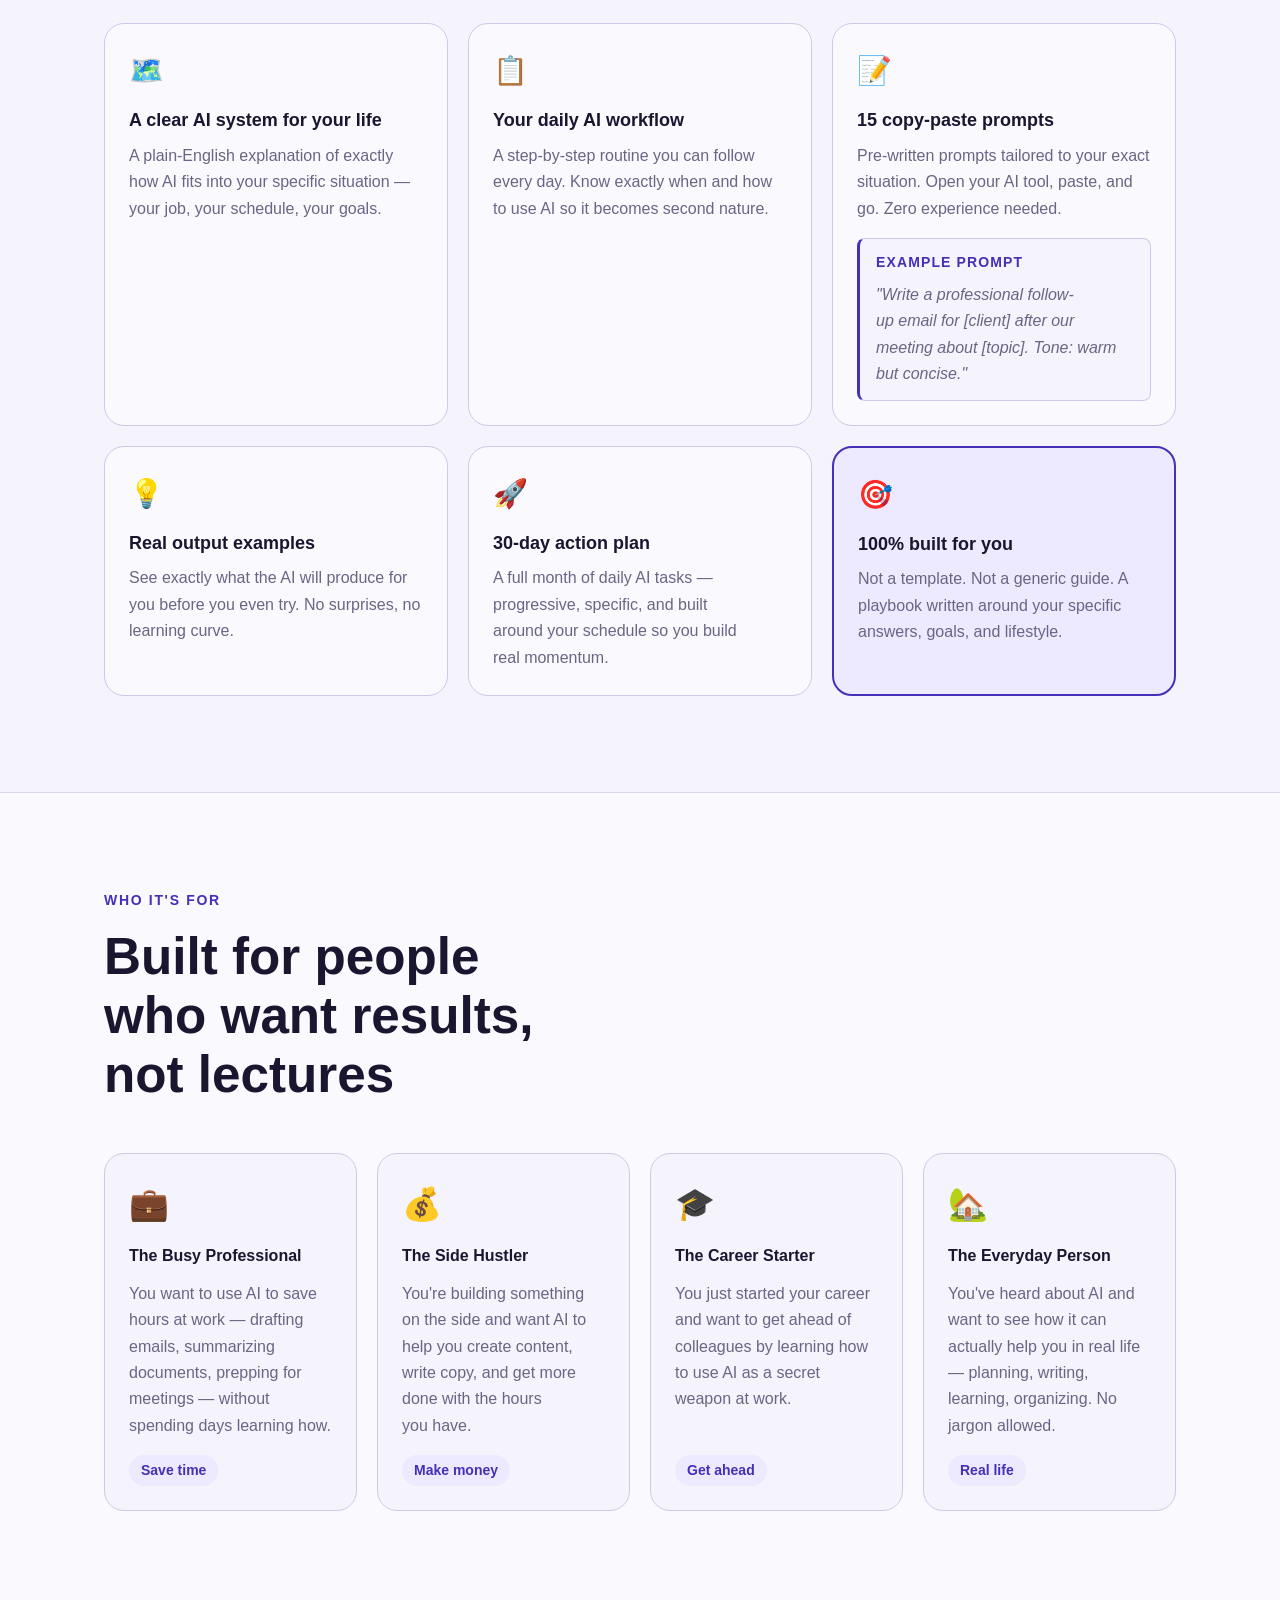
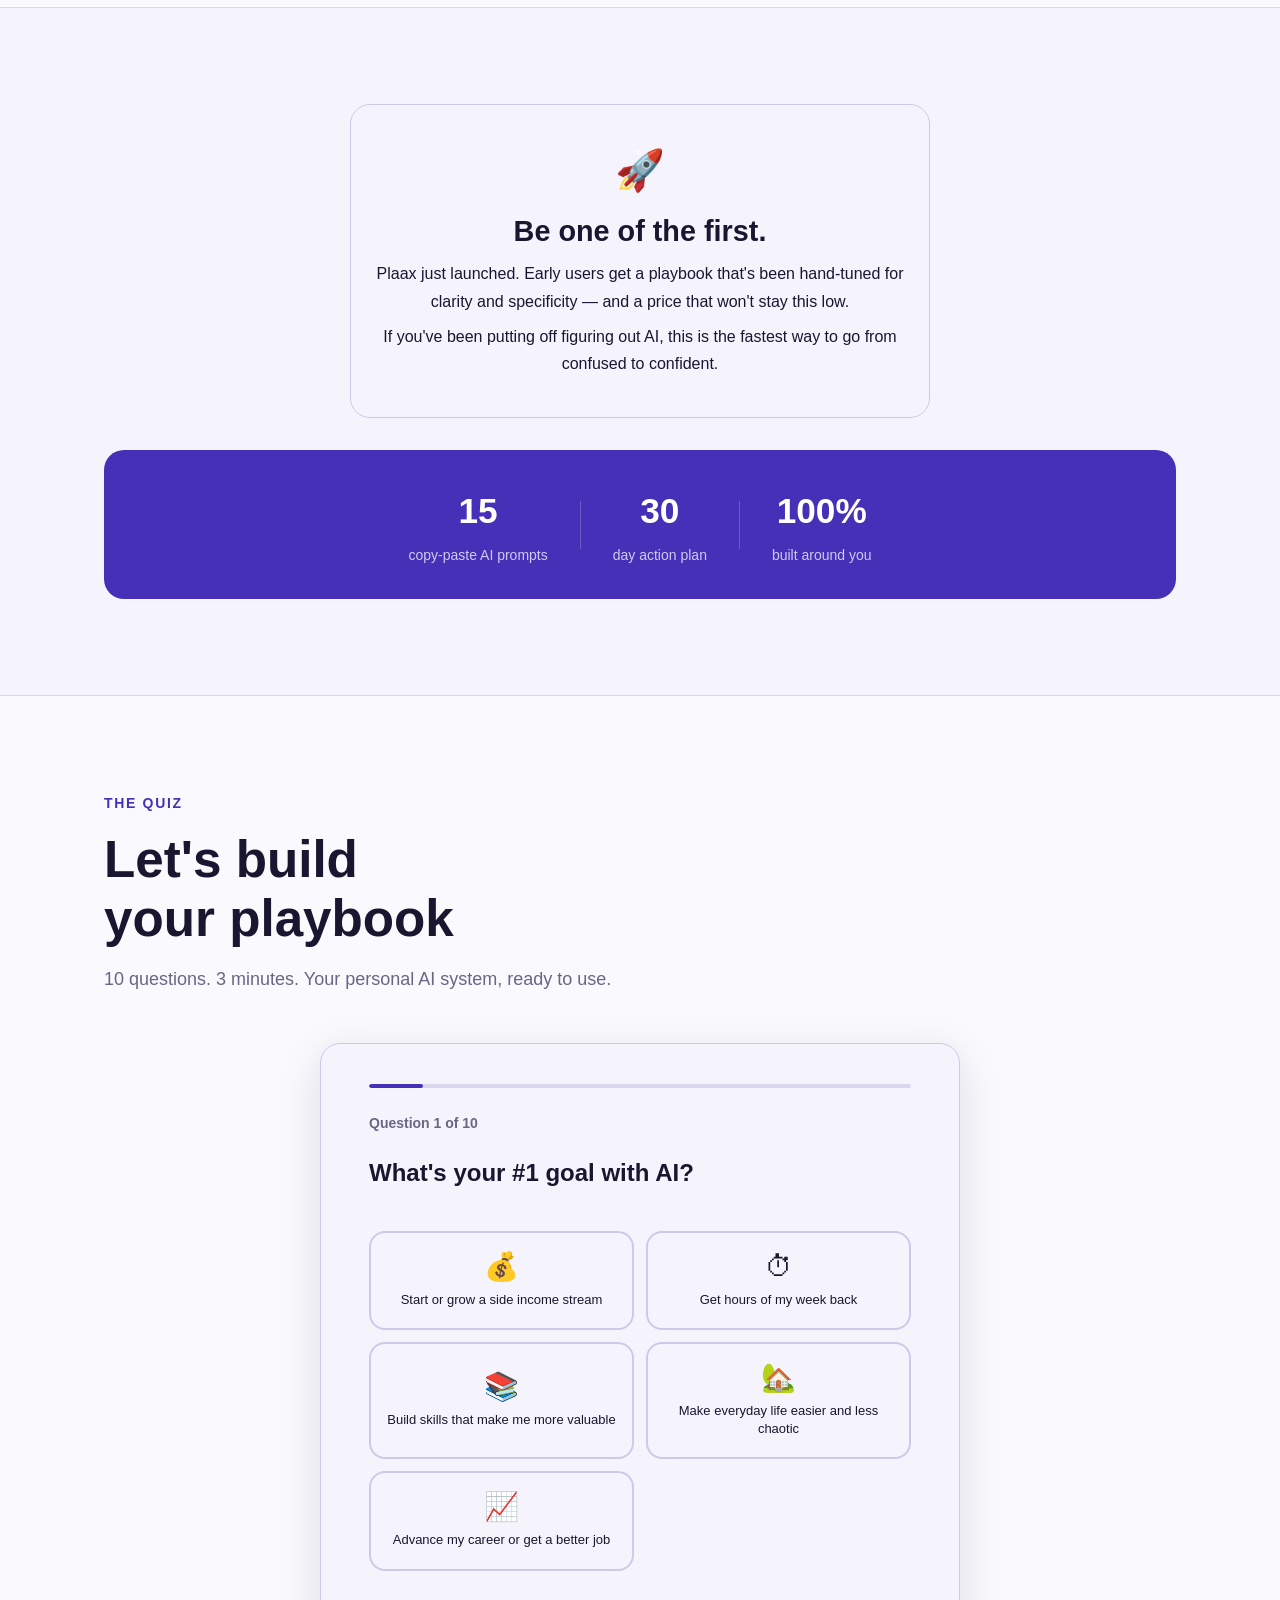
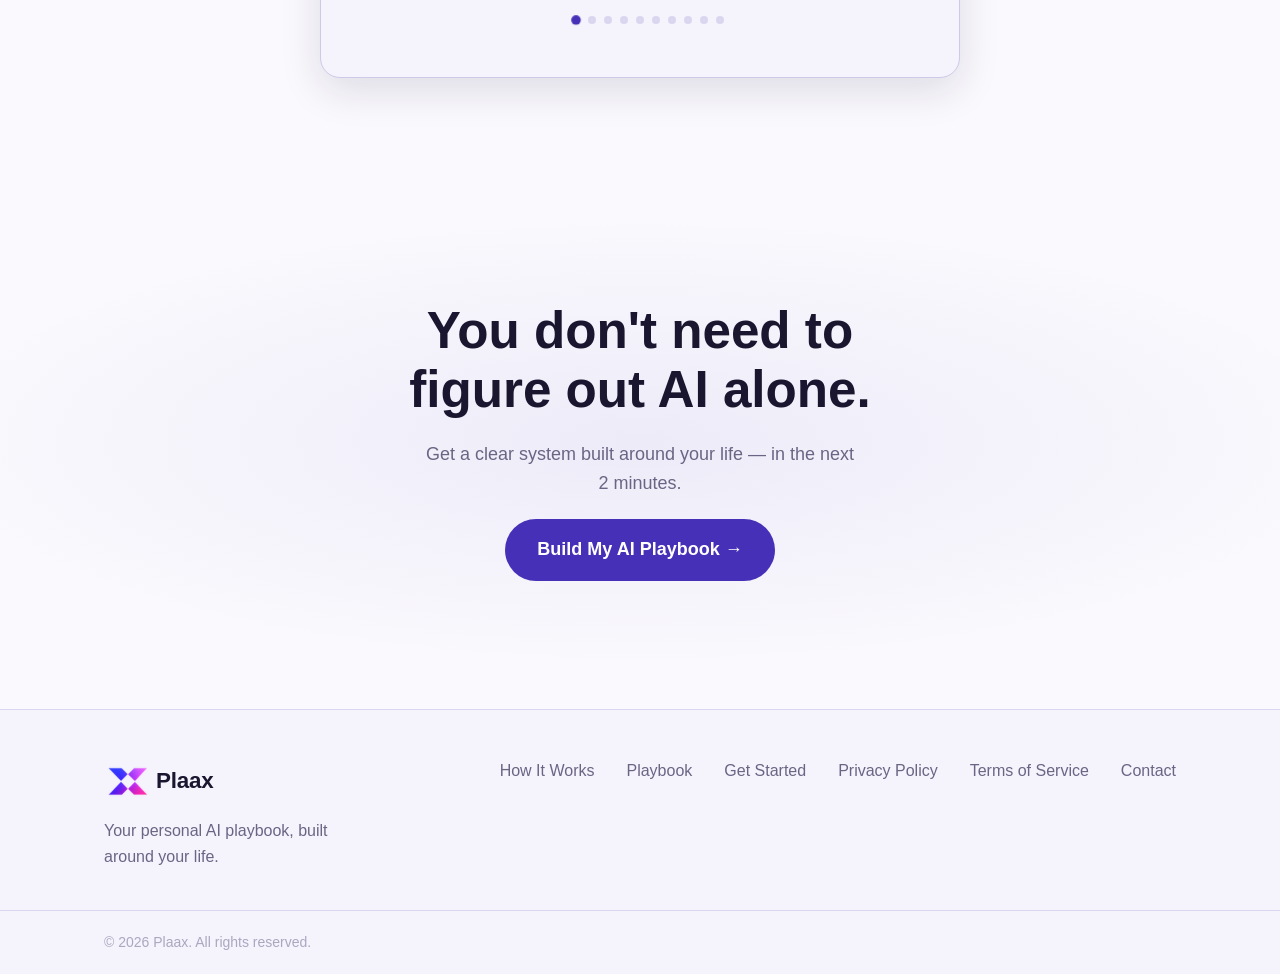
==== commit 3807231d: "Replace Sarah placeholder with 'Your AI Playbook' in hero card" ====
--- a/index.html
+++ b/index.html
@@ -70,10 +70,10 @@
       <div class="hero-visual reveal reveal-delay-4">
         <div class="playbook-preview">
           <div class="playbook-header">
-            <div class="playbook-avatar">S</div>
+            <div class="playbook-avatar">✦</div>
             <div>
-              <div class="playbook-name">Sarah's AI Playbook</div>
-              <div class="playbook-label">Side Hustler · Beginner · 30 min/day</div>
+              <div class="playbook-name">Your AI Playbook</div>
+              <div class="playbook-label">Built around your answers · Ready in 75 seconds</div>
             </div>
           </div>
           <div class="playbook-body">
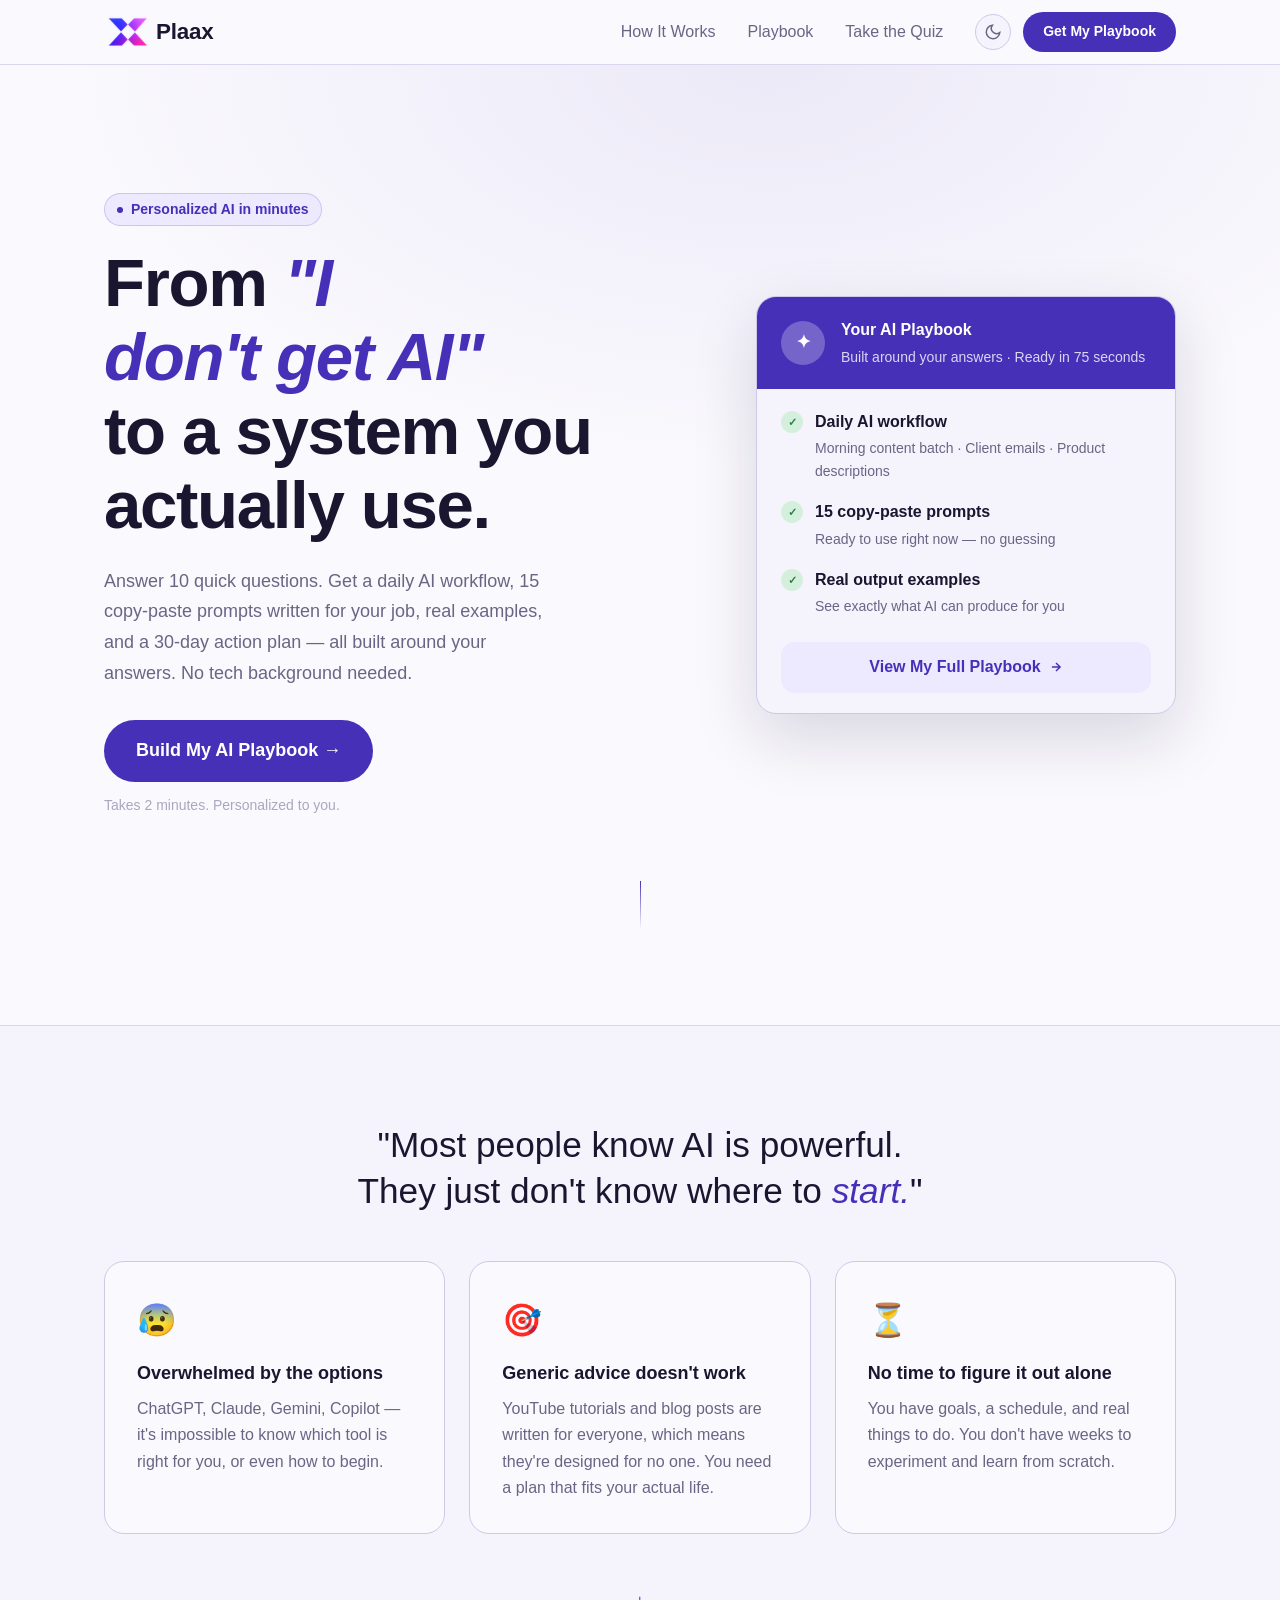
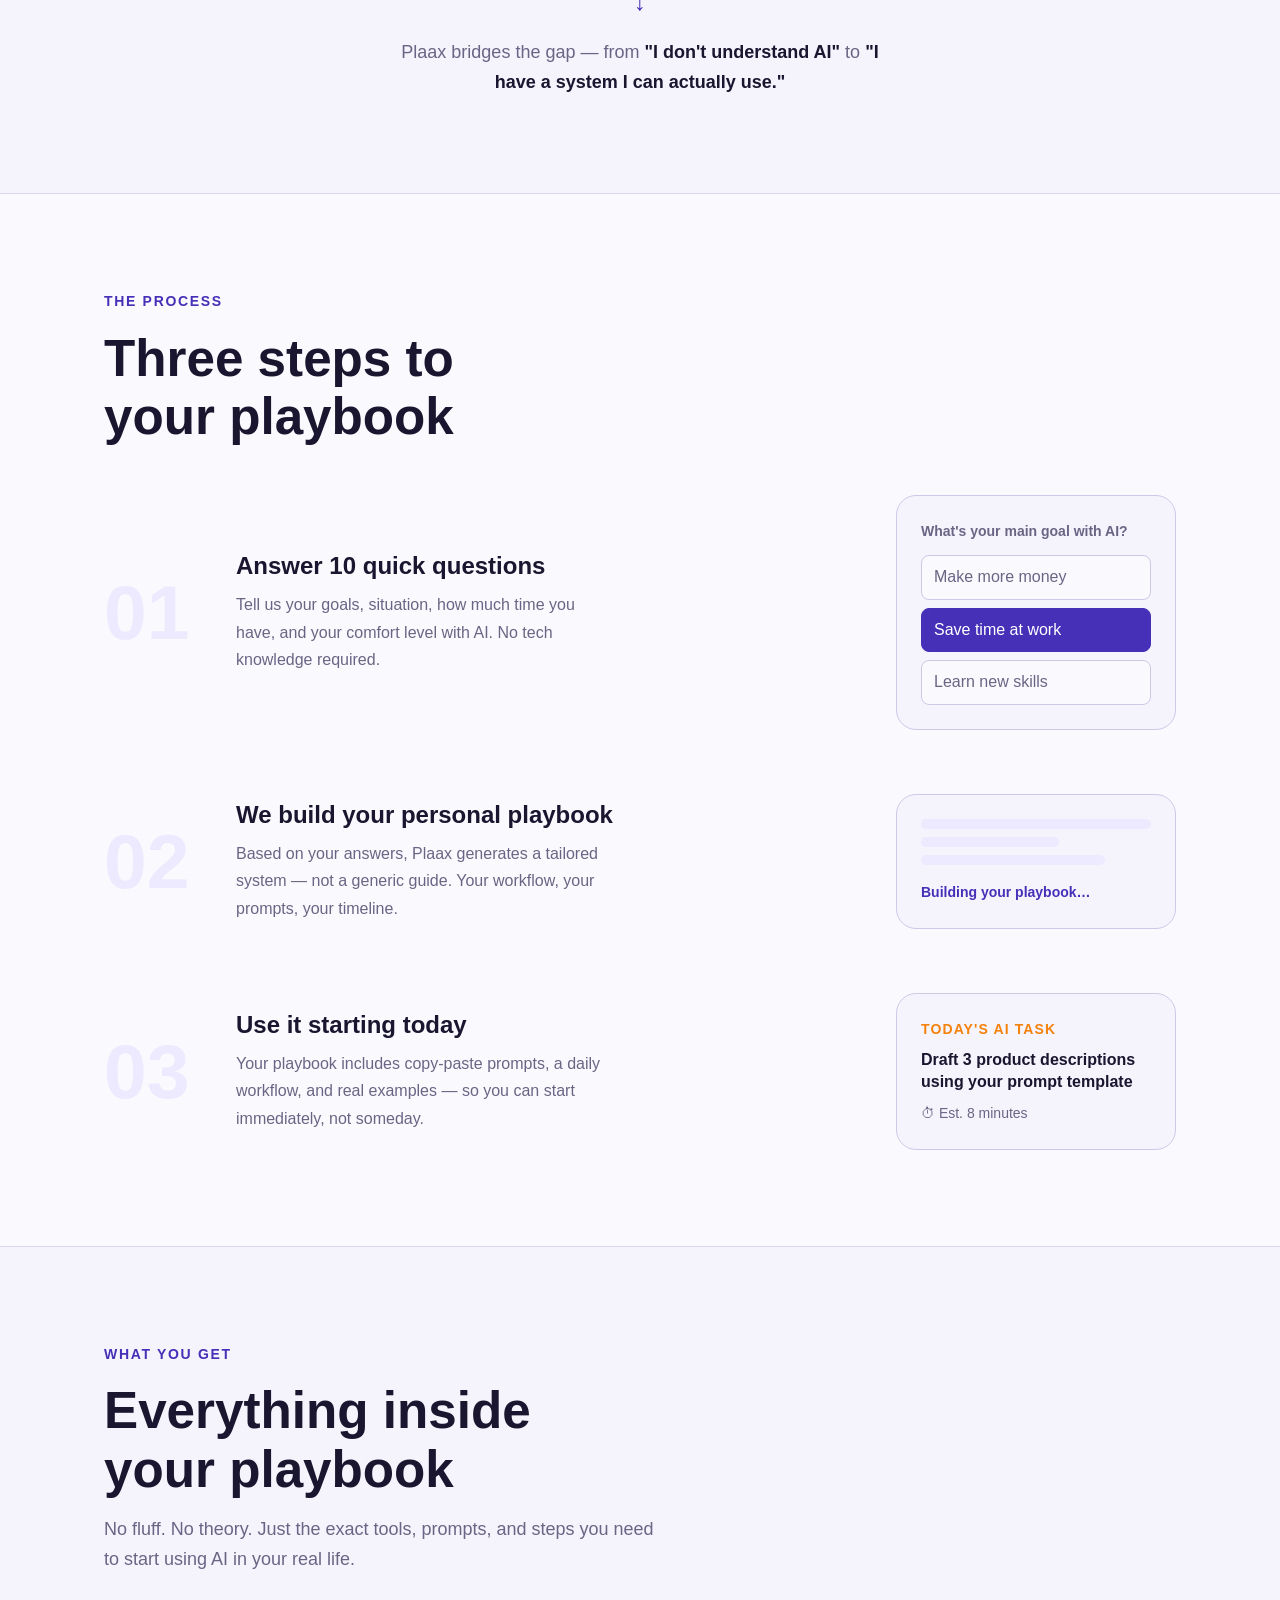
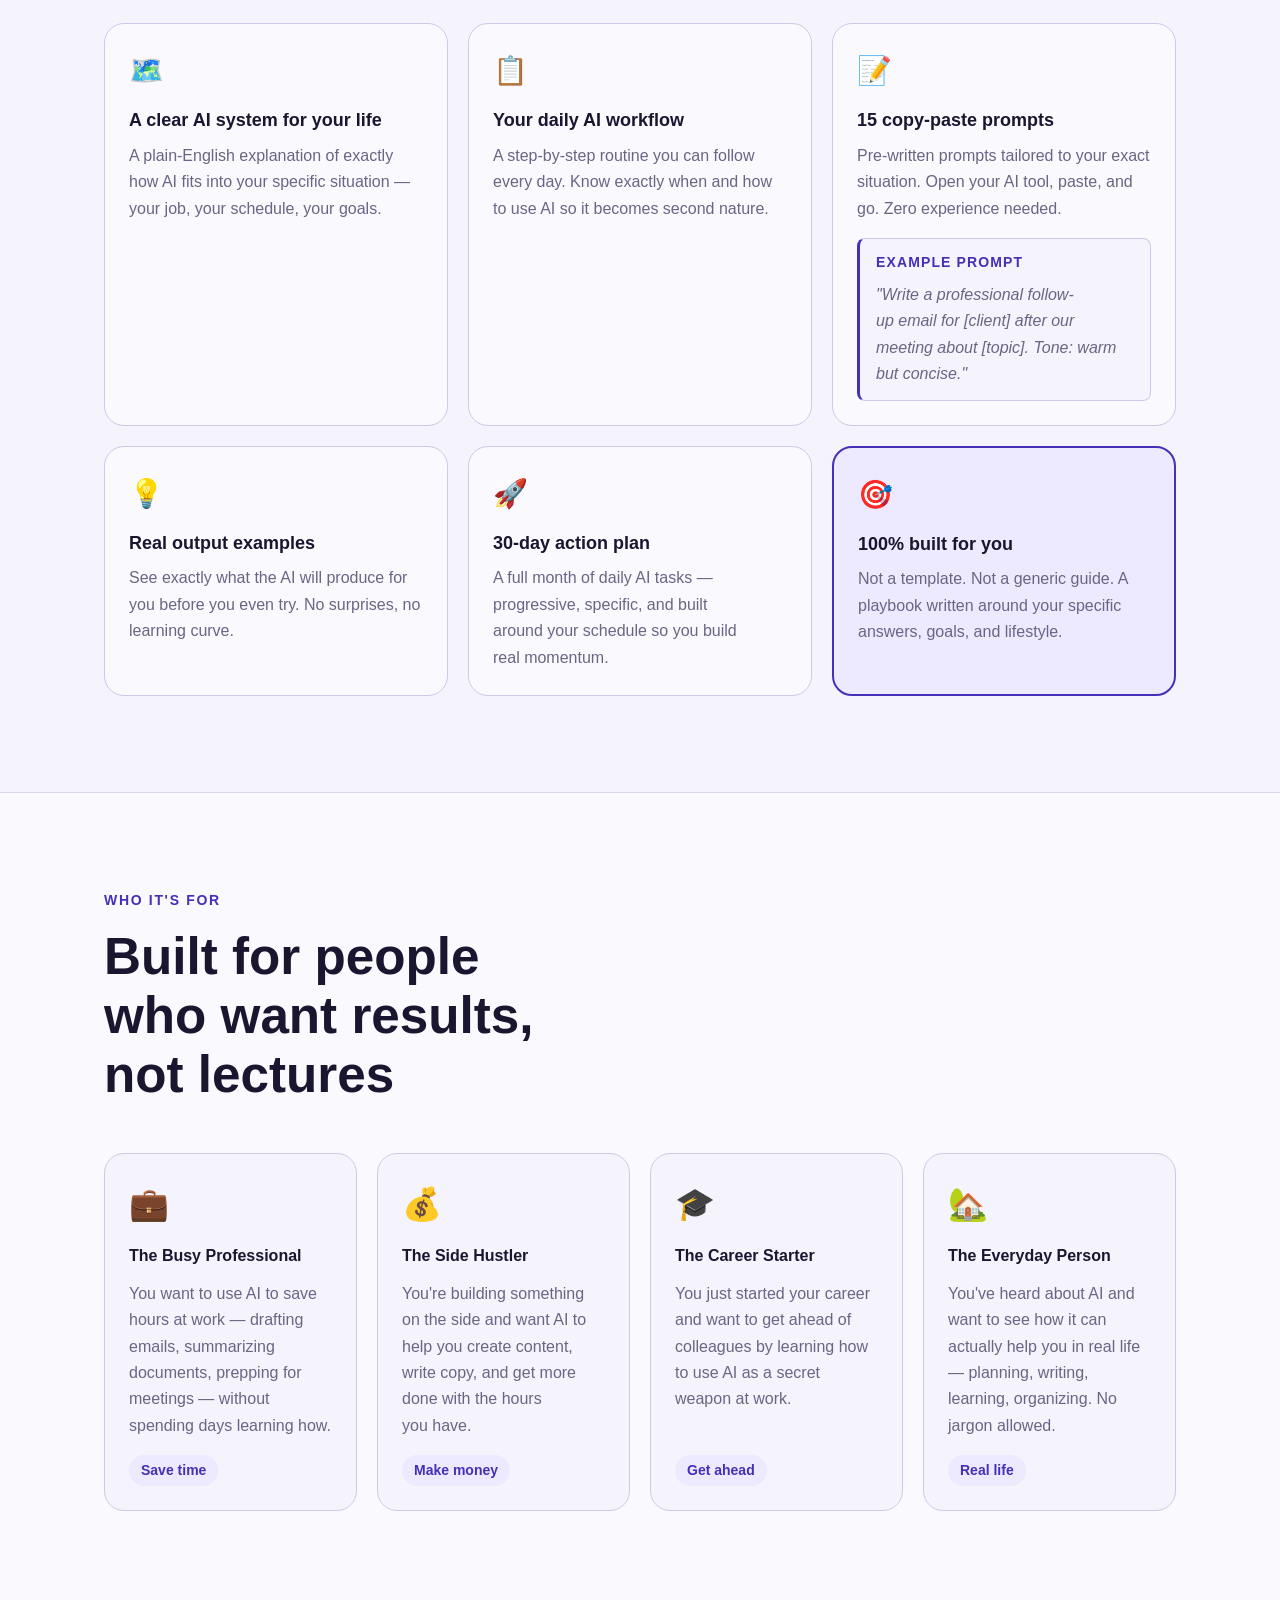
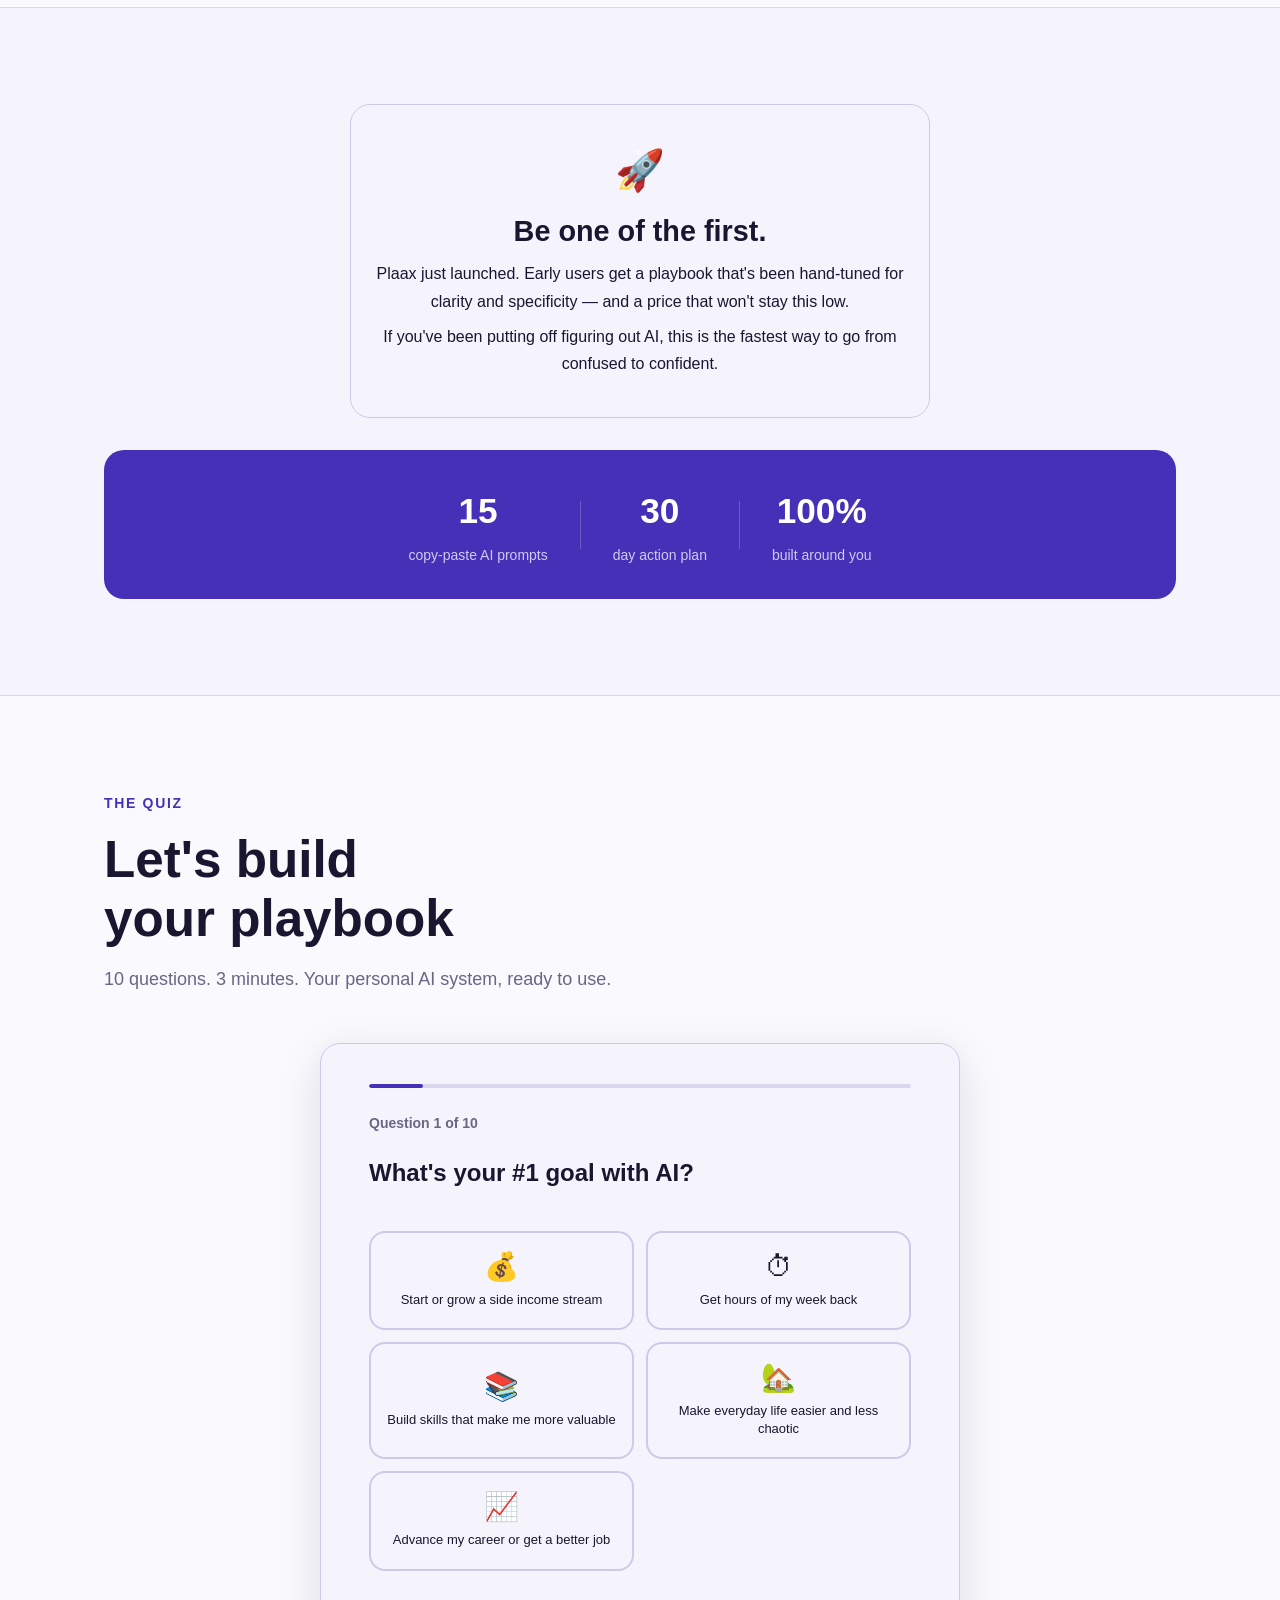
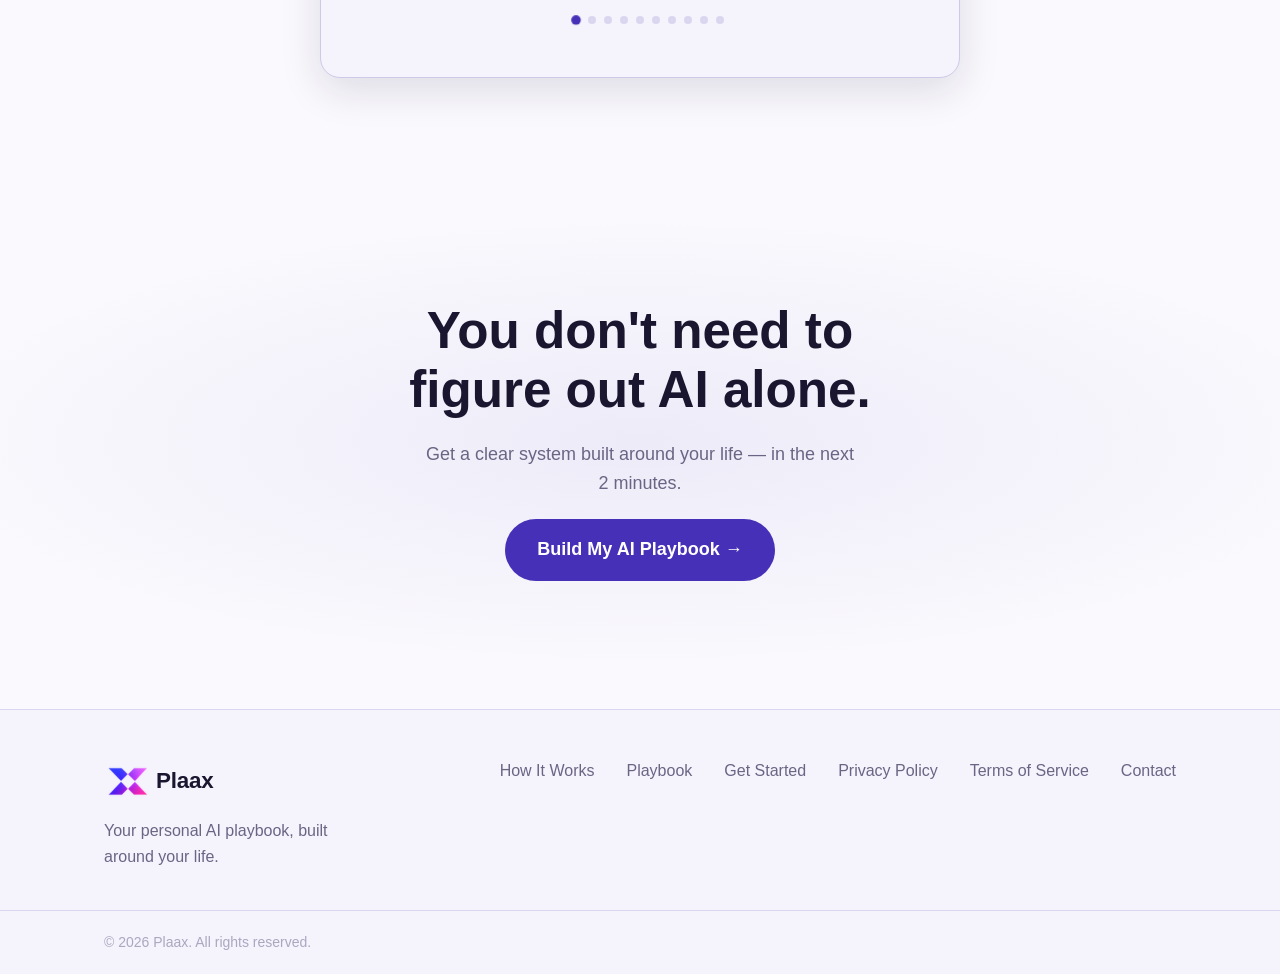
==== commit 7f09eca6: "Remove launch price text from hero and checkout" ====
--- a/index.html
+++ b/index.html
@@ -64,7 +64,7 @@
         </p>
         <div class="hero-cta reveal reveal-delay-3">
           <a href="#quiz" class="btn btn-primary btn-lg">Build My AI Playbook →</a>
-          <p class="hero-cta-note">Takes 2 minutes. Personalized to you. &nbsp;·&nbsp; <strong>Launch Price — $37</strong> <span style="opacity:0.6;font-size:0.85em;">(regular $57)</span></p>
+          <p class="hero-cta-note">Takes 2 minutes. Personalized to you.</p>
         </div>
       </div>
       <div class="hero-visual reveal reveal-delay-4">
@@ -689,7 +689,7 @@
                 Unlock My Playbook — $37 →
               </a>
               <p class="checkout-note">One-time payment · Instant access · No subscription</p>
-              <p class="checkout-note" style="margin-top:6px;"><strong>Launch Price — $37</strong> <span style="opacity:0.6;font-size:0.85em;">&nbsp;regular price will be $57</span></p>
+
               <p class="checkout-note" style="margin-top:8px;">💬 Not what you expected? Email us within 7 days for a full refund.</p>
             </div>
           </div>
